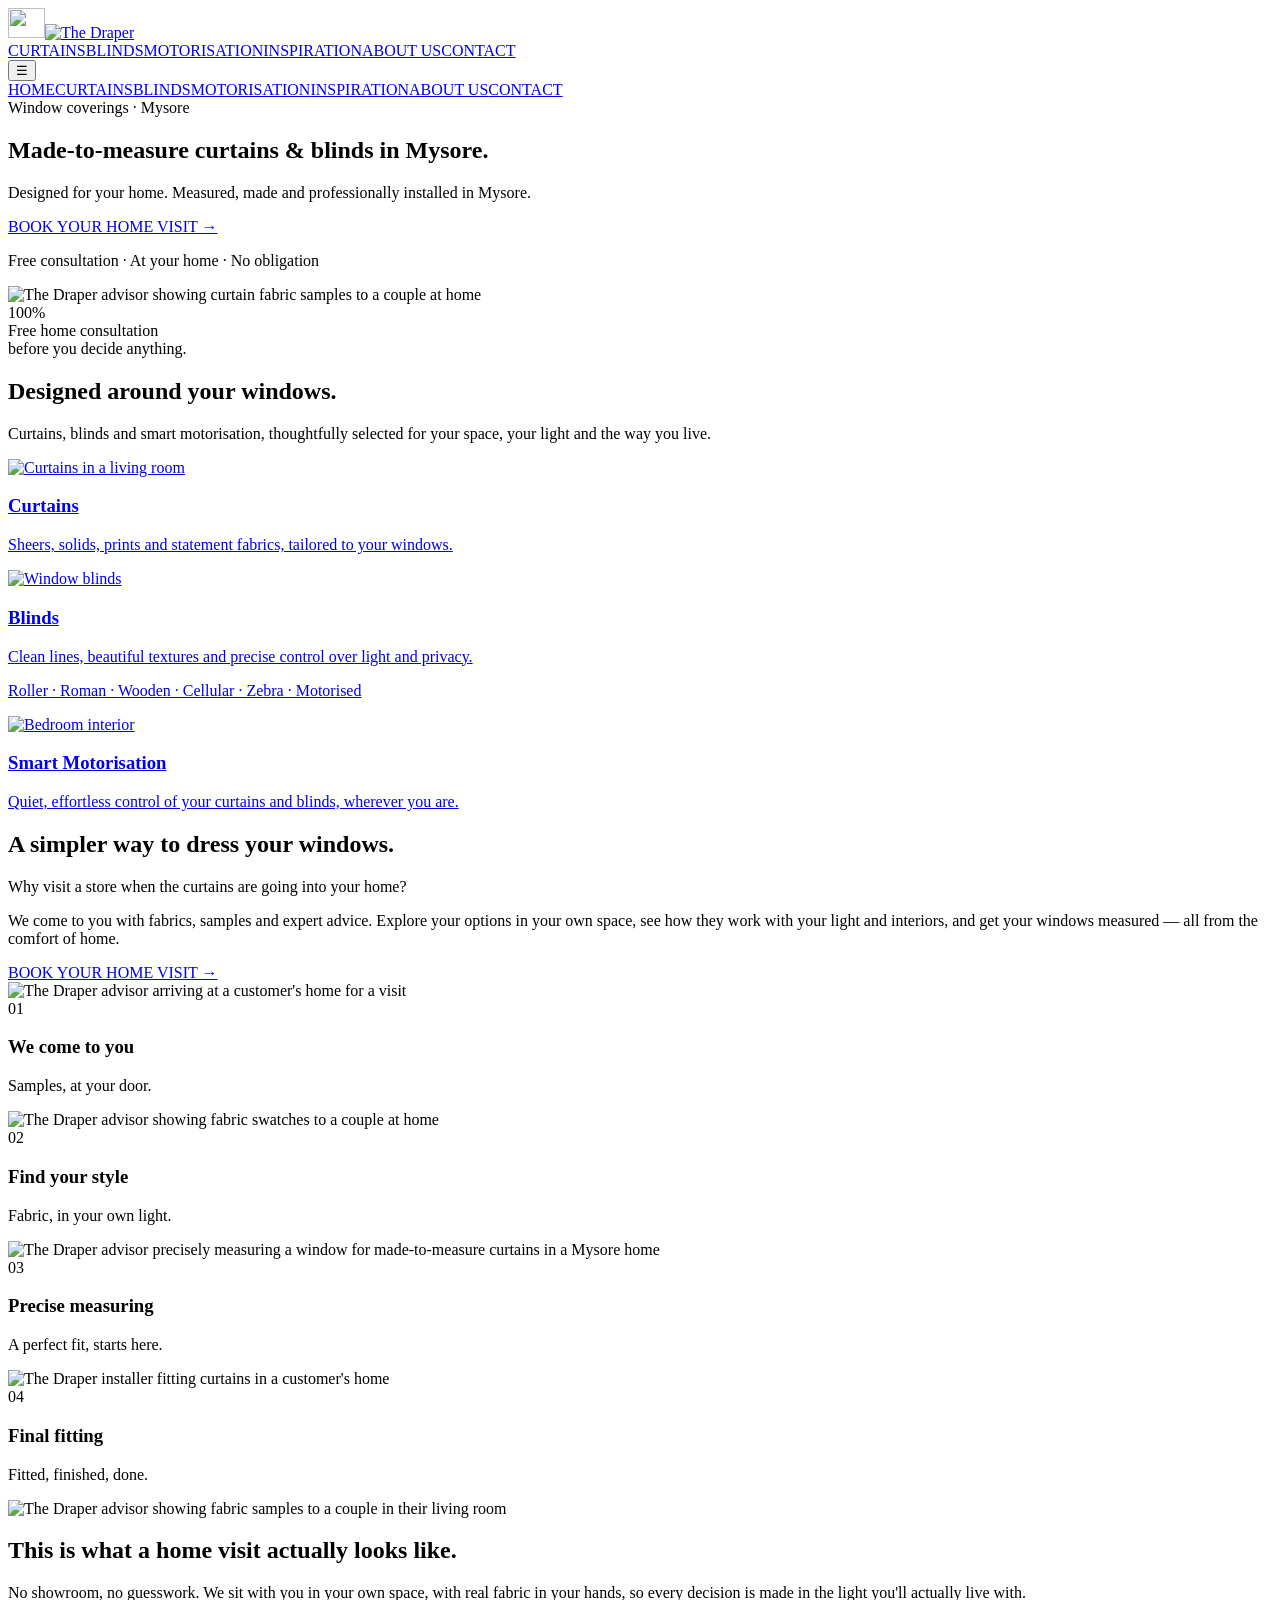
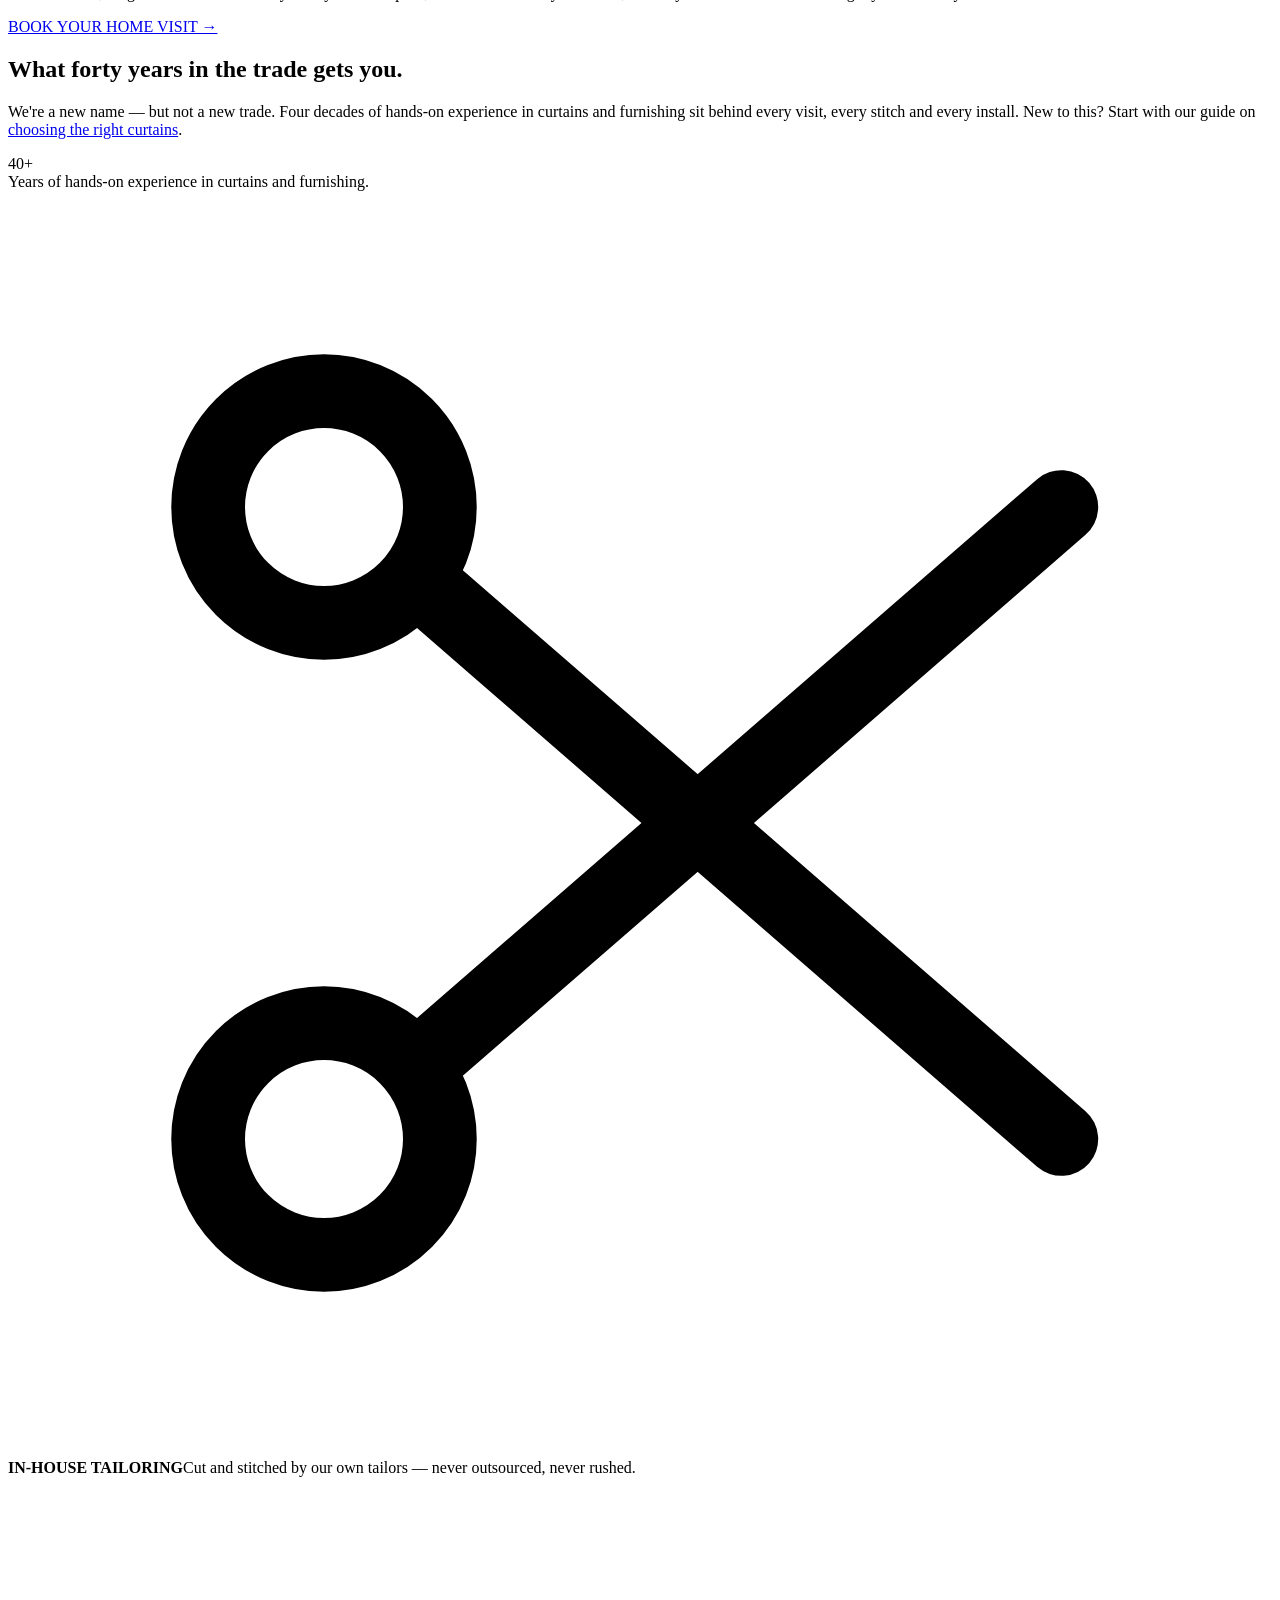
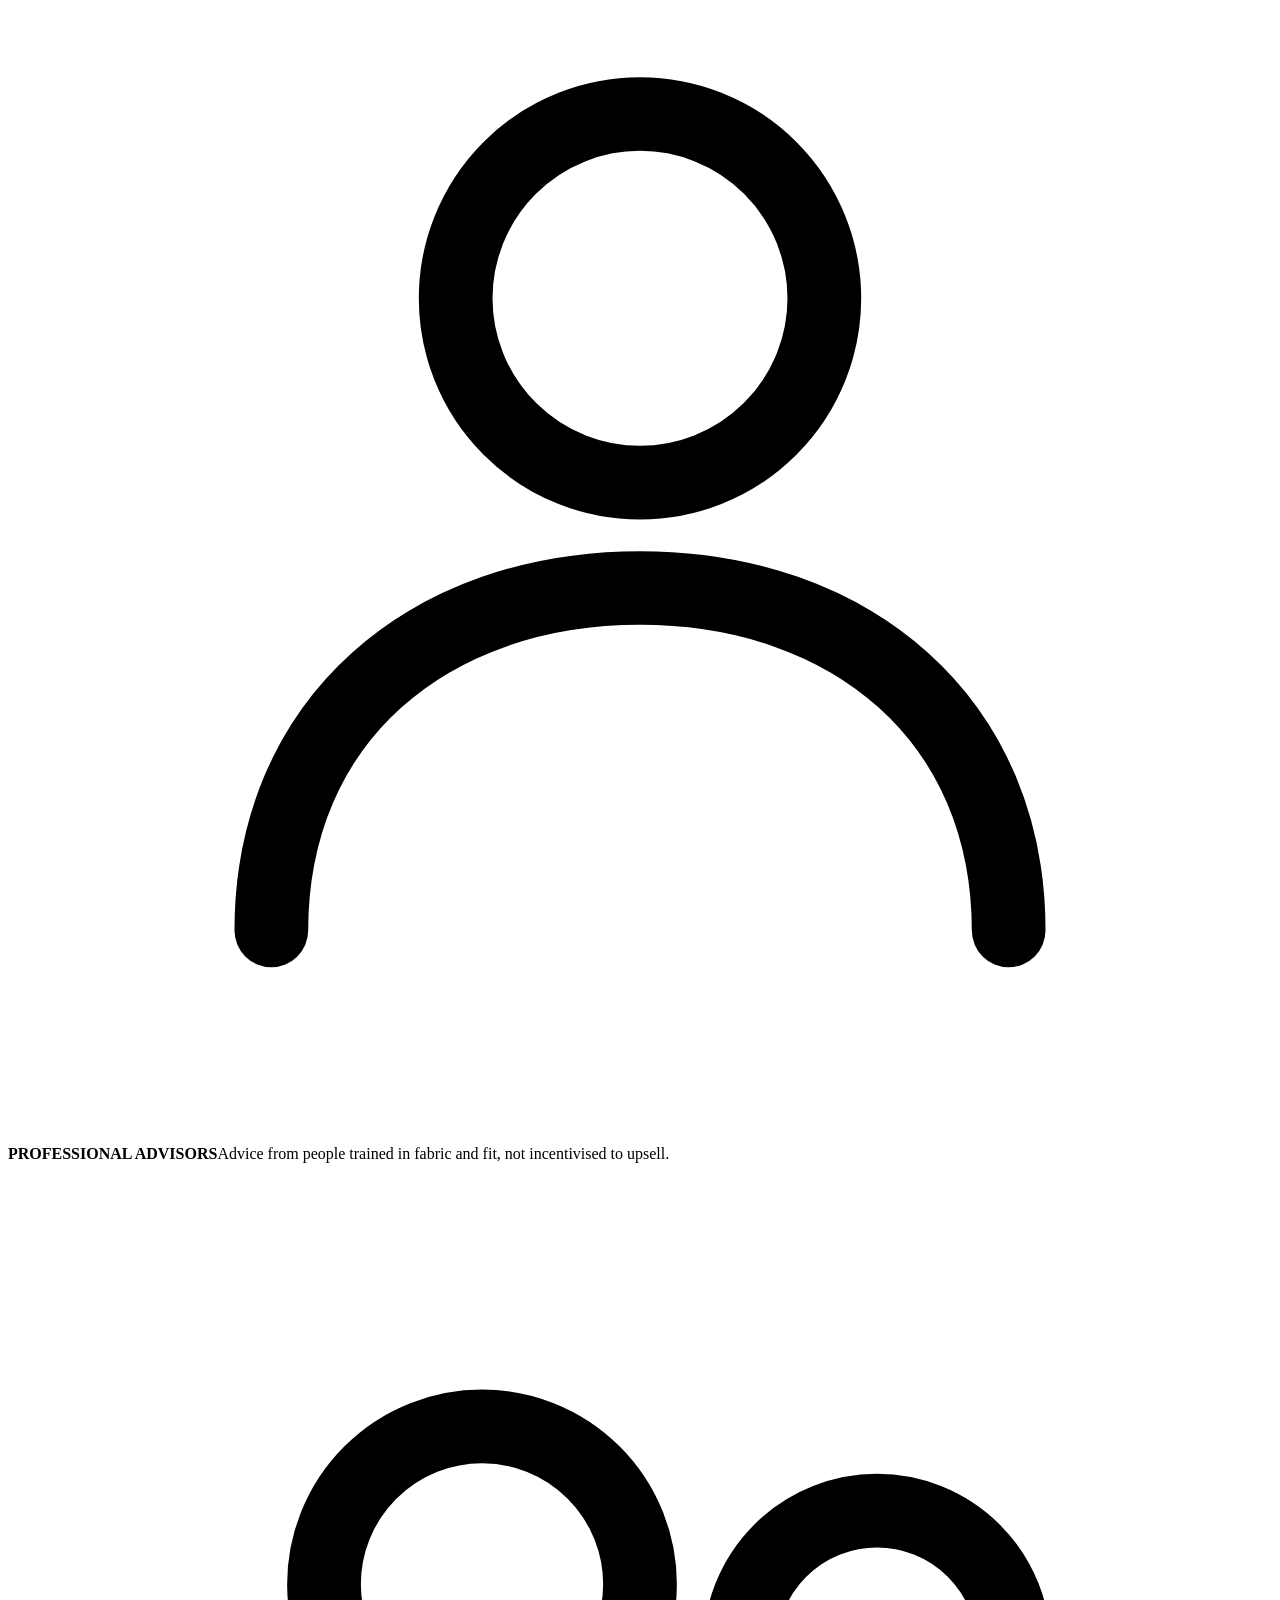
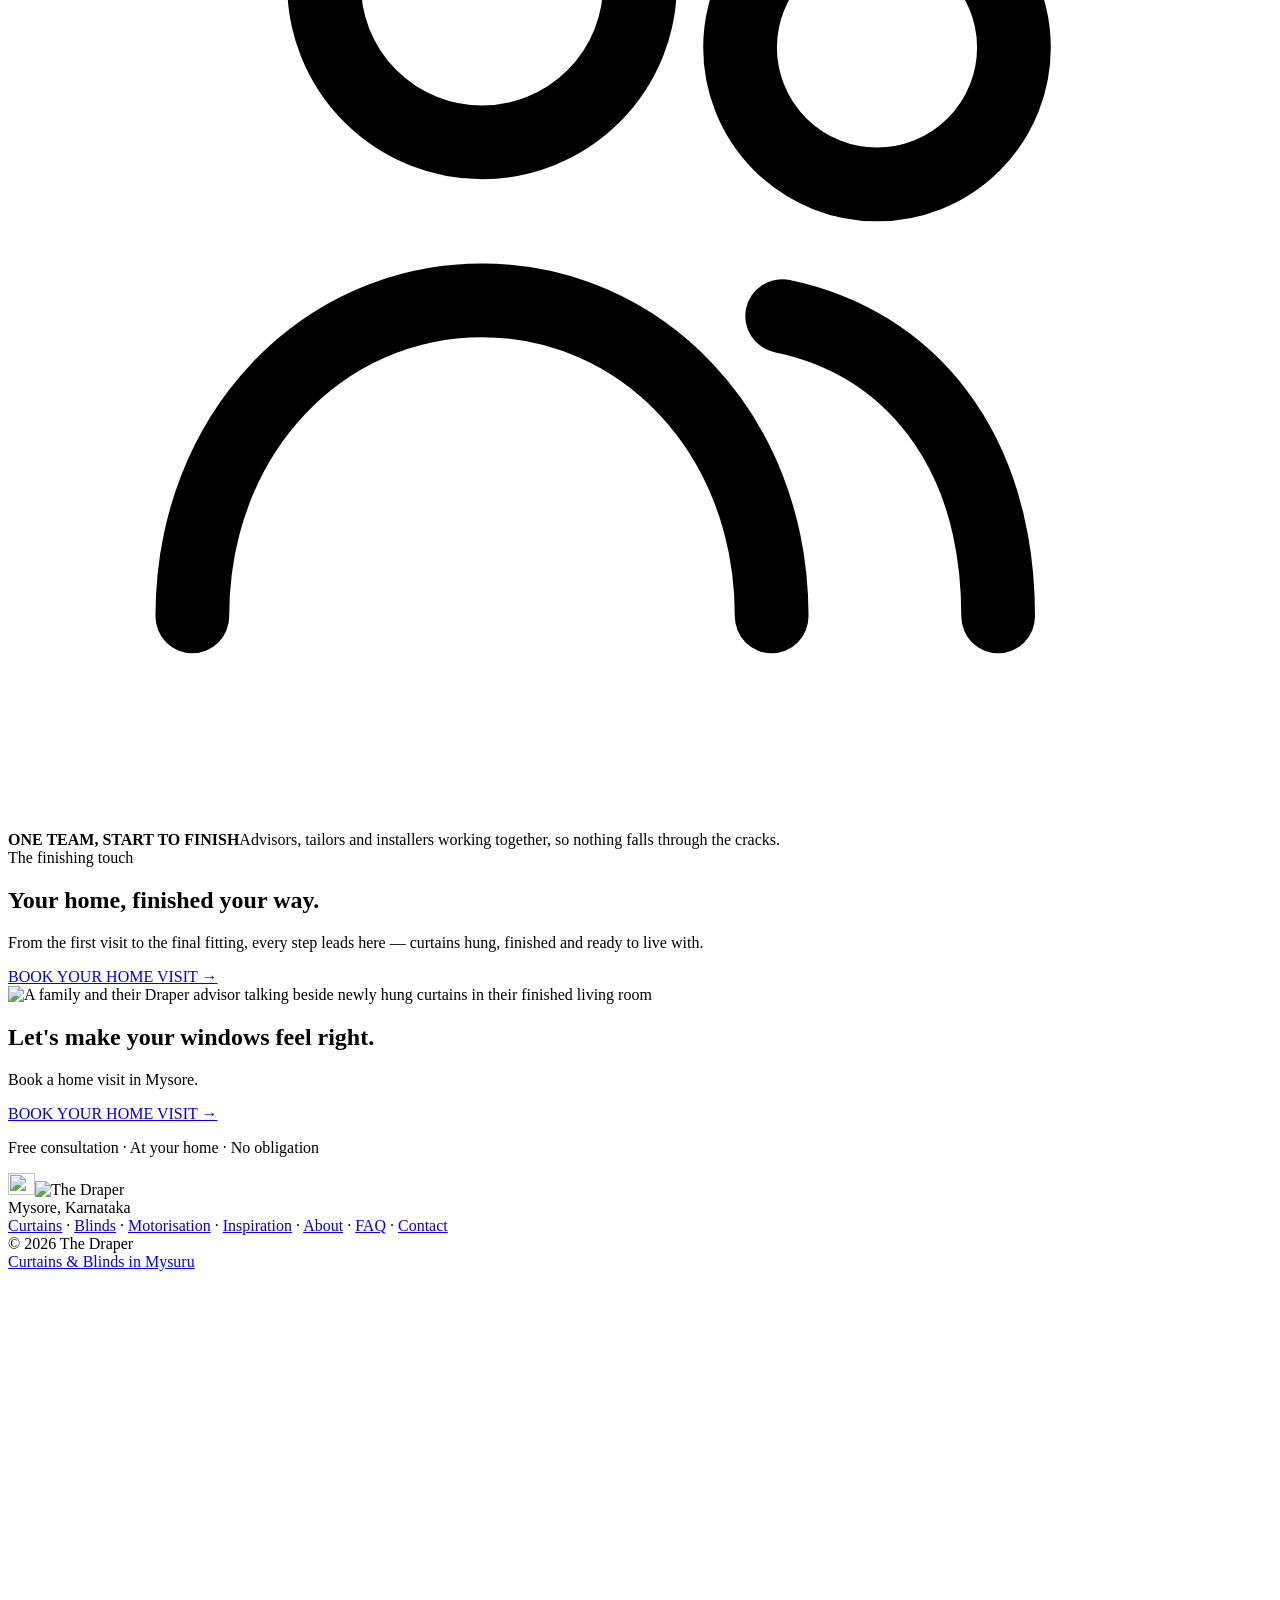
==== index.html @ 7ba51532 "Complete Phase 5D booking journey UX improvements Co-Authored-By: Claude Sonnet 5 <noreply@anthropic" ====
<!doctype html><html lang="en"><head><meta charset="utf-8"><meta name="viewport" content="width=device-width,initial-scale=1"><link rel="icon" type="image/png" href="images/favicon.png"><title>Made-to-measure curtains & blinds in Mysore | The Draper</title><meta name="description" content="Made-to-measure curtains, blinds and motorised window coverings for Mysore homes. Free home consultation, expert measuring and professional installation."><link rel="canonical" href="https://www.thedraper.in/"><meta property="og:type" content="website"><meta property="og:title" content="Made-to-measure curtains &amp; blinds in Mysore | The Draper"><meta property="og:description" content="Made-to-measure curtains, blinds and motorised window coverings for Mysore homes. Free home consultation, expert measuring and professional installation."><meta property="og:url" content="https://www.thedraper.in/"><meta property="og:image" content="https://www.thedraper.in/images/the-draper-homepage-hero.jpg"><meta name="twitter:card" content="summary_large_image"><meta name="twitter:title" content="Made-to-measure curtains &amp; blinds in Mysore | The Draper"><meta name="twitter:description" content="Made-to-measure curtains, blinds and motorised window coverings for Mysore homes. Free home consultation, expert measuring and professional installation."><meta name="twitter:image" content="https://www.thedraper.in/images/the-draper-homepage-hero.jpg"><link rel="preconnect" href="https://fonts.googleapis.com"><link rel="preconnect" href="https://fonts.gstatic.com" crossorigin><link href="https://fonts.googleapis.com/css2?family=Cormorant+Garamond:wght@400;500;600&family=Manrope:wght@300;400;500;600&display=swap" rel="stylesheet"><link rel="stylesheet" href="style.css"><script type="application/ld+json">{"@context":"https://schema.org","@type":"HomeAndConstructionBusiness","name":"The Draper","description":"Made-to-measure curtains, blinds and motorised window coverings for homes in Mysuru.","telephone":"+919886224170","address":{"@type":"PostalAddress","addressLocality":"Mysuru","addressRegion":"Karnataka","addressCountry":"IN"},"priceRange":"₹₹","areaServed":{"@type":"City","name":"Mysuru","containedInPlace":{"@type":"AdministrativeArea","name":"Karnataka"}},"url":"https://www.thedraper.in/","serviceType":["Curtains","Blinds","Motorisation"]}</script></head><body><header><div class="container nav"><a class="logo" href="index.html"><img class="logo-mark" src="images/logo-icon.png" alt="" width="37" height="30"><img class="logo-word" src="images/logo-wordmark.png" alt="The Draper" width="143" height="17"></a><nav class="navlinks"><a href="curtains.html">CURTAINS</a><a href="blinds.html">BLINDS</a><a href="motorisation.html">MOTORISATION</a><a href="inspiration.html">INSPIRATION</a><a href="about.html">ABOUT US</a><a href="contact.html">CONTACT</a></nav><button class="menu" aria-label="Open menu" aria-expanded="false">☰</button></div><nav class="mobile-nav" aria-label="Mobile navigation"><a href="index.html">HOME</a><a href="curtains.html">CURTAINS</a><a href="blinds.html">BLINDS</a><a href="motorisation.html">MOTORISATION</a><a href="inspiration.html">INSPIRATION</a><a href="about.html">ABOUT US</a><a href="contact.html">CONTACT</a></nav></header><main><section class="hero"><div class="container hero-copy"><div class="eyebrow">Window coverings · Mysore</div><h1>Made-to-measure curtains & blinds in Mysore.</h1><p class="lead">Designed for your home. Measured, made and professionally installed in Mysore.</p><a class="btn" href="contact.html">BOOK YOUR HOME VISIT →</a><p class="btn-note">Free consultation · At your home · No obligation</p></div><div class="hero-img"><picture><source srcset="images/the-draper-homepage-hero.webp" type="image/webp"><img src="images/the-draper-homepage-hero.jpg" width="1365" height="768" alt="The Draper advisor showing curtain fabric samples to a couple at home" fetchpriority="high"></picture><div class="hero-badge"><div class="hero-badge-num">100%</div><div class="hero-badge-text">Free home consultation<br>before you decide anything.</div></div></div></section>
<section class="section"><div class="container"><div class="section-head"><h2>Designed around your windows.</h2><p class="section-intro">Curtains, blinds and smart motorisation, thoughtfully selected for your space, your light and the way you live.</p></div><div class="cards"><a class="card" href="curtains.html"><img src="images/curtains-living-room.jpg" width="1536" height="1024" loading="lazy" alt="Curtains in a living room"><div class="card-body"><h3>Curtains</h3><p>Sheers, solids, prints and statement fabrics, tailored to your windows.</p></div></a><a class="card" href="blinds.html"><img src="images/blinds-roller-shade.jpg" width="1600" height="900" loading="lazy" alt="Window blinds"><div class="card-body"><h3>Blinds</h3><p>Clean lines, beautiful textures and precise control over light and privacy.</p><p>Roller · Roman · Wooden · Cellular · Zebra · Motorised</p></div></a><a class="card" href="motorisation.html"><img src="images/bedroom-window-treatment.jpg" width="1600" height="900" loading="lazy" alt="Bedroom interior"><div class="card-body"><h3>Smart Motorisation</h3><p>Quiet, effortless control of your curtains and blinds, wherever you are.</p></div></a></div></div></section>
<section class="section"><div class="container"><div class="section-head"><h2>A simpler way to dress your windows.</h2><div class="section-intro"><p class="lede">Why visit a store when the curtains are going into your home?</p><p>We come to you with fabrics, samples and expert advice. Explore your options in your own space, see how they work with your light and interiors, and get your windows measured — all from the comfort of home.</p><a class="btn" href="contact.html">BOOK YOUR HOME VISIT →</a></div></div><div class="process-list"><div class="process-item"><div class="process-photo"><img src="images/process-visit.jpg" width="1211" height="880" loading="lazy" alt="The Draper advisor arriving at a customer's home for a visit"><div class="process-overlay"><span class="process-num">01</span><h3 class="process-title">We come to you</h3><p class="process-sub">Samples, at your door.</p></div></div></div><div class="process-item"><div class="process-photo"><img src="images/process-design.jpg" width="1376" height="768" loading="lazy" alt="The Draper advisor showing fabric swatches to a couple at home"><div class="process-overlay"><span class="process-num">02</span><h3 class="process-title">Find your style</h3><p class="process-sub">Fabric, in your own light.</p></div></div></div><div class="process-item"><div class="process-photo"><img src="images/process-measure.jpg" width="1280" height="715" loading="lazy" alt="The Draper advisor precisely measuring a window for made-to-measure curtains in a Mysore home"><div class="process-overlay"><span class="process-num">03</span><h3 class="process-title">Precise measuring</h3><p class="process-sub">A perfect fit, starts here.</p></div></div></div><div class="process-item"><div class="process-photo"><img src="images/process-install.jpg" width="1678" height="937" loading="lazy" alt="The Draper installer fitting curtains in a customer's home"><div class="process-overlay"><span class="process-num">04</span><h3 class="process-title">Final fitting</h3><p class="process-sub">Fitted, finished, done.</p></div></div></div></div></div></section>
<section class="section"><div class="container feature"><picture><source srcset="images/the-draper-consultation.webp" type="image/webp"><img src="images/the-draper-consultation.jpg" width="1024" height="1024" loading="lazy" alt="The Draper advisor showing fabric samples to a couple in their living room"></picture><div class="feature-copy"><h2>This is what a home visit actually looks like.</h2><p>No showroom, no guesswork. We sit with you in your own space, with real fabric in your hands, so every decision is made in the light you'll actually live with.</p><a class="btn" href="contact.html">BOOK YOUR HOME VISIT →</a></div></div></section><section class="section trust"><div class="container"><div class="section-head"><h2>What forty years in the trade gets you.</h2><p class="section-intro">We're a new name — but not a new trade. Four decades of hands-on experience in curtains and furnishing sit behind every visit, every stitch and every install. New to this? Start with our guide on <a href="choosing-the-right-curtains.html">choosing the right curtains</a>.</p></div><div class="trust-layout"><div class="trust-stat"><div class="trust-stat-num">40+</div><div class="trust-stat-label">Years of hands-on experience in curtains and furnishing.</div></div><div class="trust-list"><div class="trust-row"><div class="trust-icon"><svg viewBox="0 0 24 24" fill="none" stroke="currentColor" stroke-width="1.4" stroke-linecap="round" stroke-linejoin="round"><circle cx="6" cy="6" r="2.2"/><circle cx="6" cy="18" r="2.2"/><line x1="7.8" y1="7.4" x2="20" y2="18"/><line x1="7.8" y1="16.6" x2="20" y2="6"/></svg></div><div><b>IN-HOUSE TAILORING</b><span>Cut and stitched by our own tailors — never outsourced, never rushed.</span></div></div><div class="trust-row"><div class="trust-icon"><svg viewBox="0 0 24 24" fill="none" stroke="currentColor" stroke-width="1.4" stroke-linecap="round" stroke-linejoin="round"><circle cx="12" cy="8" r="3.5"/><path d="M5 20c0-4 3-6.5 7-6.5s7 2.5 7 6.5"/></svg></div><div><b>PROFESSIONAL ADVISORS</b><span>Advice from people trained in fabric and fit, not incentivised to upsell.</span></div></div><div class="trust-row"><div class="trust-icon"><svg viewBox="0 0 24 24" fill="none" stroke="currentColor" stroke-width="1.4" stroke-linecap="round" stroke-linejoin="round"><circle cx="9" cy="8" r="3"/><circle cx="16.5" cy="9.2" r="2.6"/><path d="M3.5 20c0-3.5 2.5-6 5.5-6s5.5 2.5 5.5 6"/><path d="M14.7 14.3c2.4.5 4.1 2.5 4.1 5.7"/></svg></div><div><b>ONE TEAM, START TO FINISH</b><span>Advisors, tailors and installers working together, so nothing falls through the cracks.</span></div></div></div></div></div></section>
<section class="section"><div class="container feature"><div class="feature-copy"><div class="eyebrow">The finishing touch</div><h2>Your home, finished your way.</h2><p>From the first visit to the final fitting, every step leads here — curtains hung, finished and ready to live with.</p><a class="btn" href="contact.html">BOOK YOUR HOME VISIT →</a></div><picture><source srcset="images/the-draper-handover.webp" type="image/webp"><img src="images/the-draper-handover.jpg" width="1376" height="768" loading="lazy" alt="A family and their Draper advisor talking beside newly hung curtains in their finished living room"></picture></div></section>
<section class="cta"><h2>Let's make your windows feel right.</h2><p>Book a home visit in Mysore.</p><a class="btn" href="contact.html">BOOK YOUR HOME VISIT →</a><p class="btn-note">Free consultation · At your home · No obligation</p></section></main><footer><div class="container footerrow"><div><div class="footer-brand"><img class="logo-mark" src="images/logo-icon.png" alt="" width="27" height="22"><img class="logo-word" src="images/logo-wordmark.png" alt="The Draper" width="101" height="12"></div>Mysore, Karnataka</div><div><a href="curtains.html">Curtains</a> · <a href="blinds.html">Blinds</a> · <a href="motorisation.html">Motorisation</a> · <a href="inspiration.html">Inspiration</a> · <a href="about.html">About</a> · <a href="faq.html">FAQ</a> · <a href="contact.html">Contact</a></div><div>© 2026 The Draper</div></div><div class="container footer-local"><a href="curtain-blinds-mysore.html">Curtains &amp; Blinds in Mysuru</a></div></footer><a class="whatsapp" href="https://wa.me/919886224170?text=Hi%20The%20Draper%2C%20I%27d%20like%20to%20book%20a%20home%20visit." target="_blank" rel="noopener" aria-label="Chat with The Draper on WhatsApp"><svg viewBox="0 0 24 24" fill="#fff" aria-hidden="true"><path d="M17.472 14.382c-.297-.149-1.758-.867-2.03-.967-.273-.099-.471-.148-.67.15-.197.297-.767.966-.94 1.164-.173.199-.347.223-.644.075-.297-.15-1.255-.463-2.39-1.475-.883-.788-1.48-1.761-1.653-2.059-.173-.297-.018-.458.13-.606.134-.133.298-.347.446-.52.149-.174.198-.298.298-.497.099-.198.05-.371-.025-.52-.075-.149-.669-1.612-.916-2.207-.242-.579-.487-.5-.669-.51-.173-.008-.371-.01-.57-.01-.198 0-.52.074-.792.372-.272.297-1.04 1.016-1.04 2.479 0 1.462 1.065 2.875 1.213 3.074.149.198 2.096 3.2 5.077 4.487.709.306 1.262.489 1.694.625.712.227 1.36.195 1.871.118.571-.085 1.758-.719 2.006-1.413.248-.694.248-1.289.173-1.413-.074-.124-.272-.198-.57-.347z"/><path d="M12.001 2c-5.514 0-10 4.486-10 10 0 1.764.464 3.49 1.345 5.007L2 22l5.117-1.334A9.953 9.953 0 0012 22c5.514 0 10-4.486 10-10S17.515 2 12.001 2zm0 18.15a8.13 8.13 0 01-4.144-1.14l-.297-.176-3.037.792.812-2.958-.192-.304a8.14 8.14 0 01-1.243-4.364c0-4.494 3.656-8.15 8.151-8.15 4.494 0 8.15 3.656 8.15 8.15 0 4.495-3.656 8.15-8.15 8.15z"/></svg></a><script src="script.js"></script></body></html>
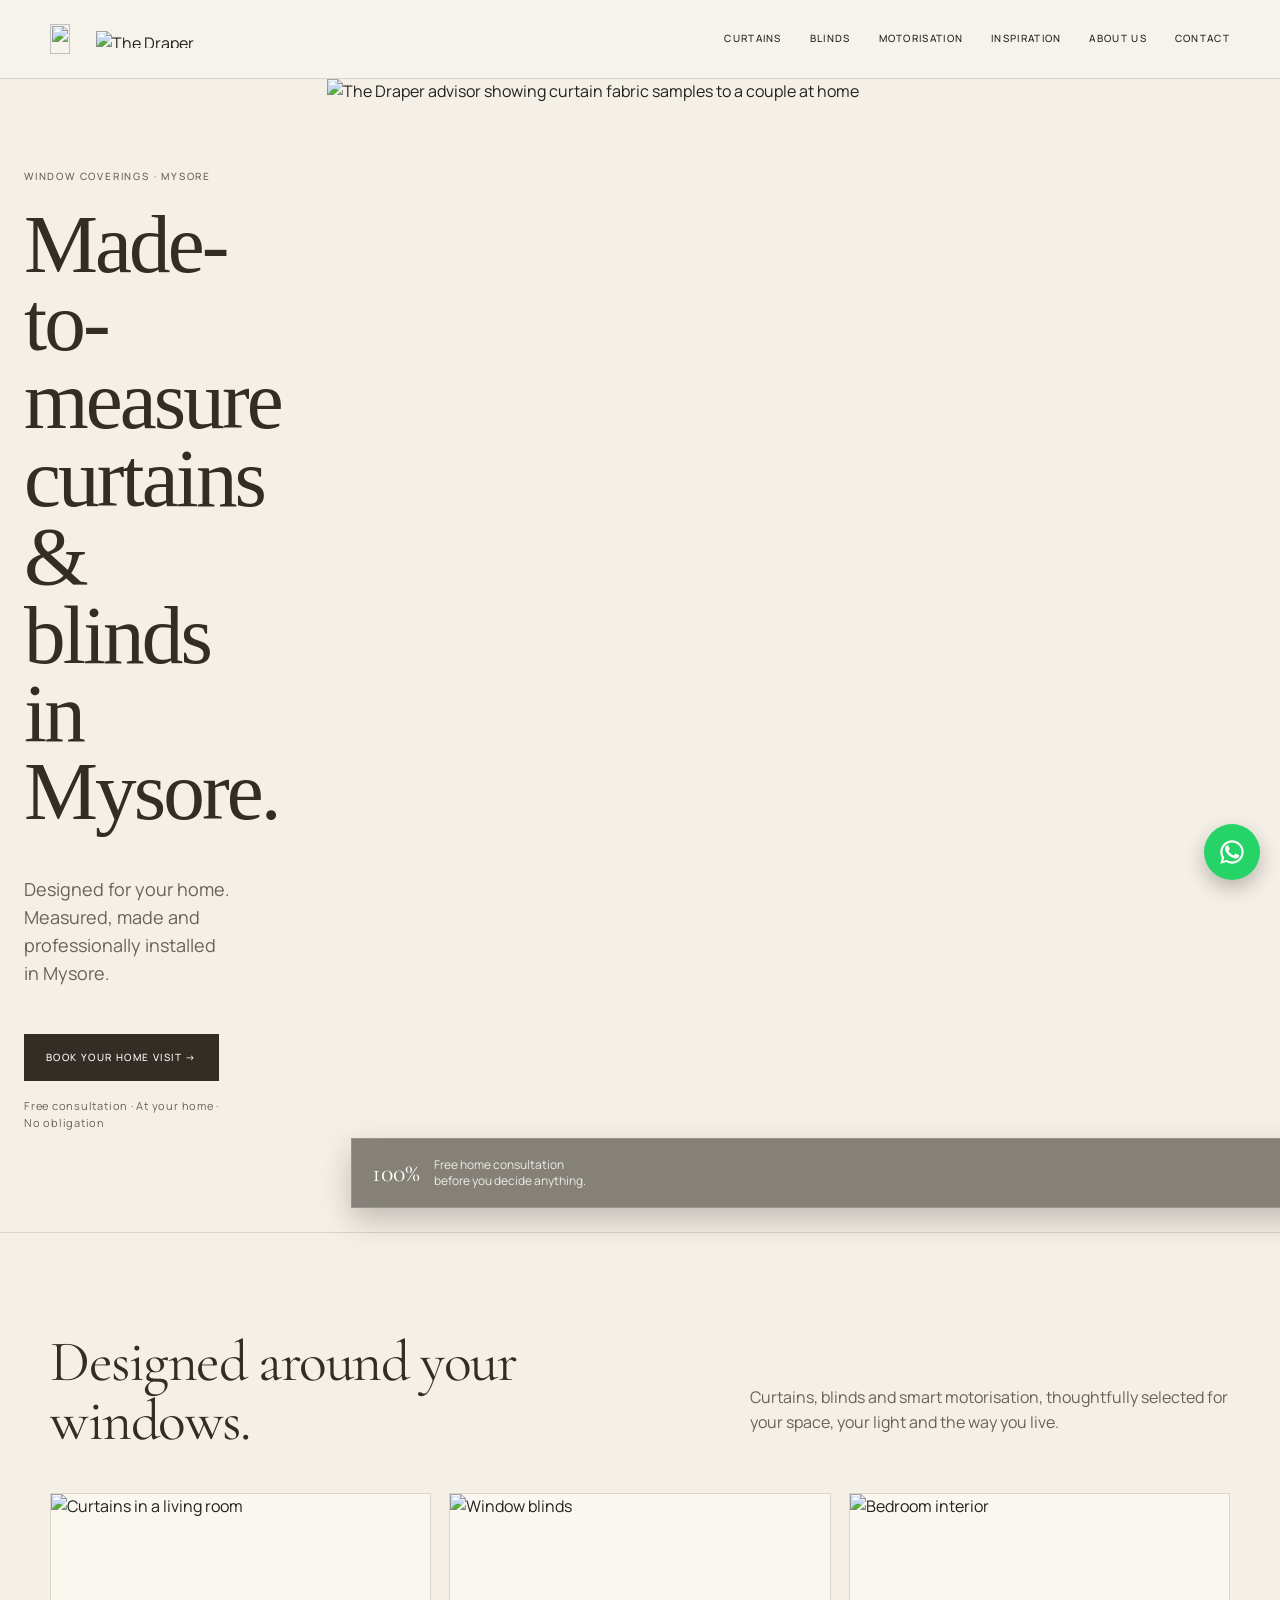
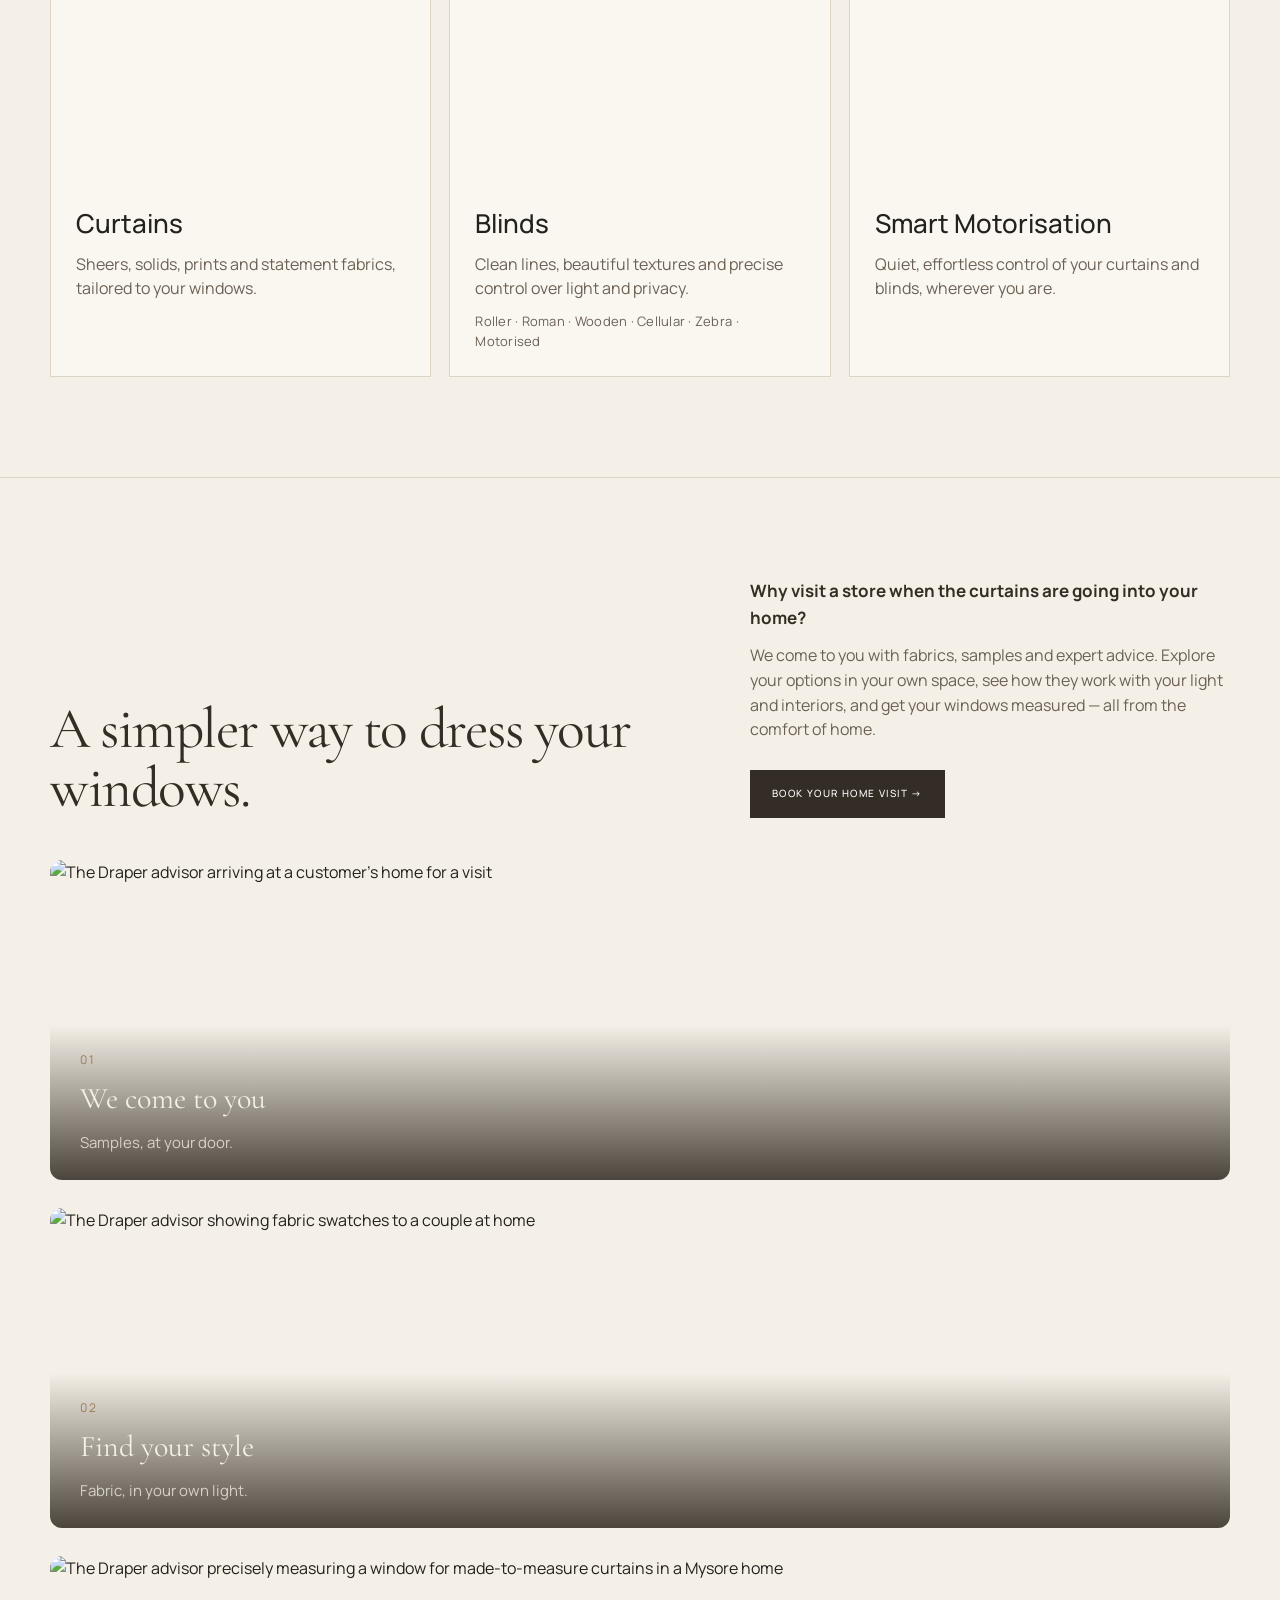
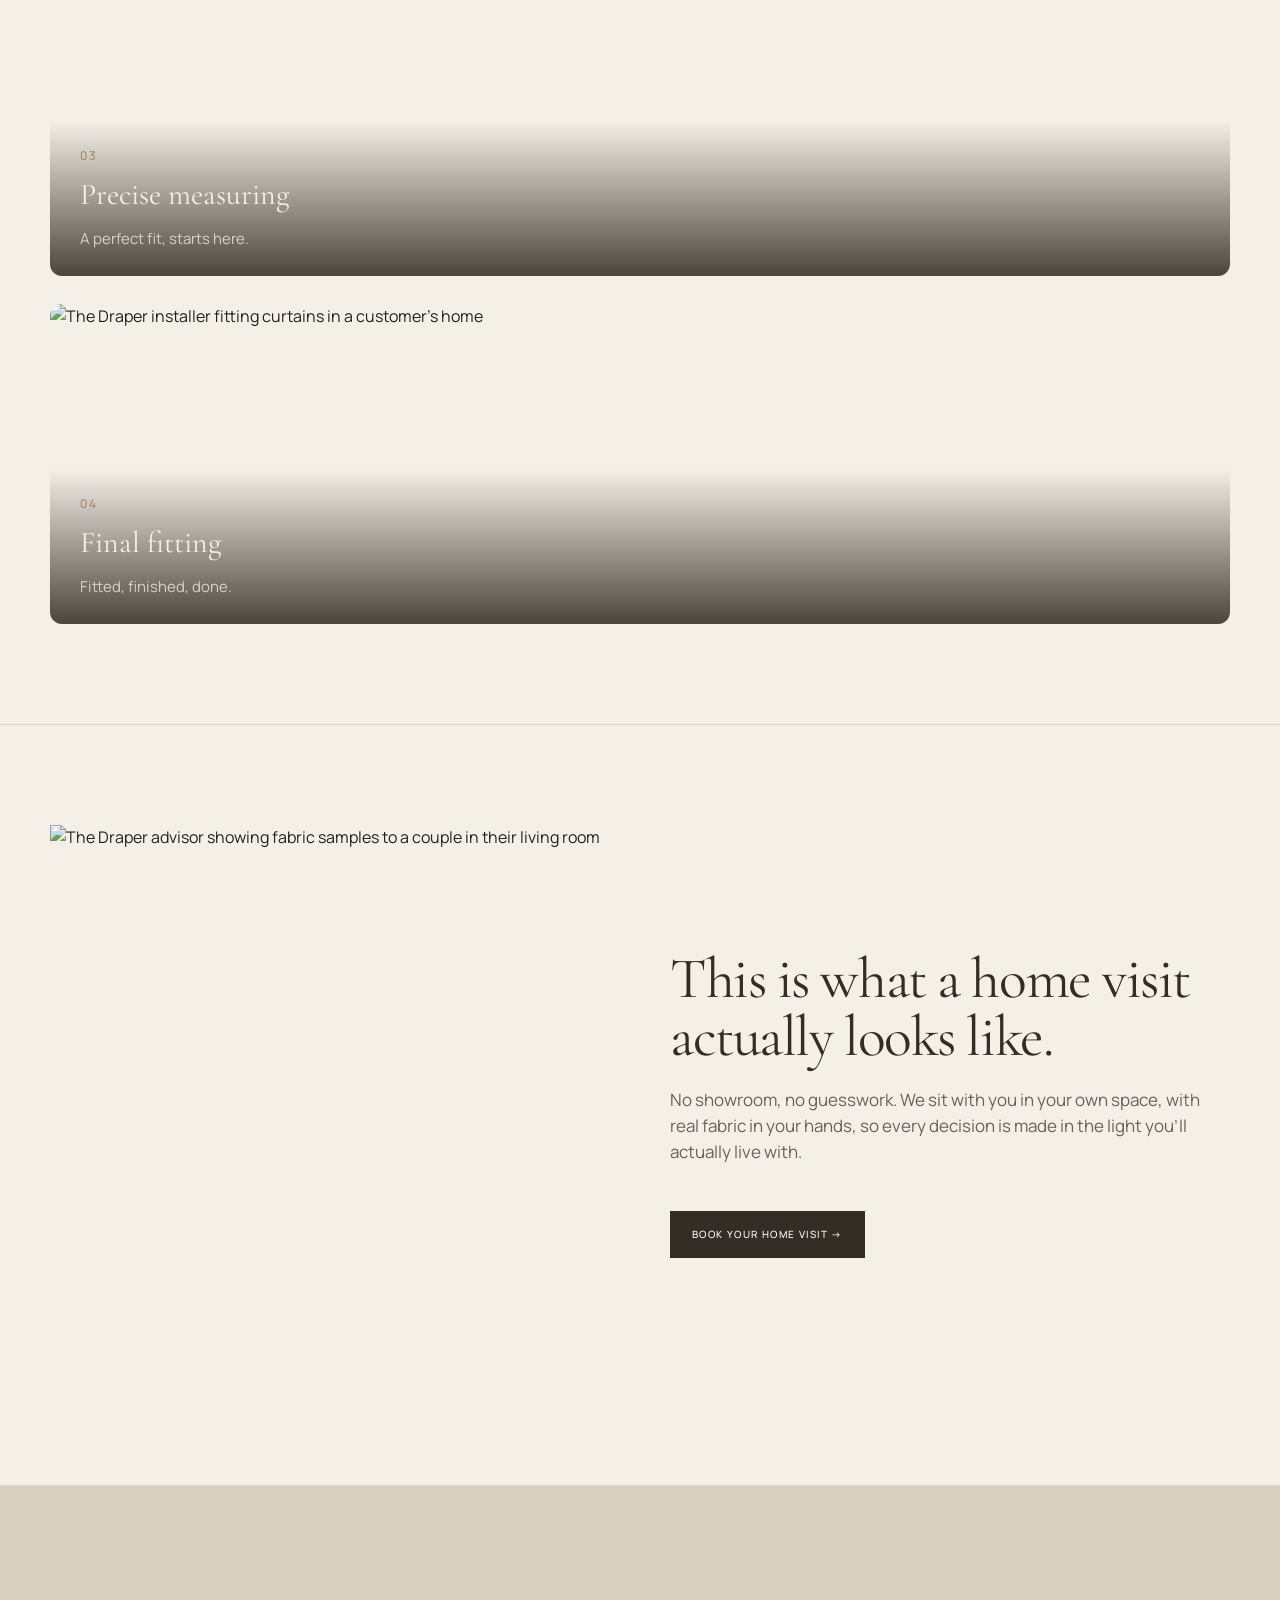
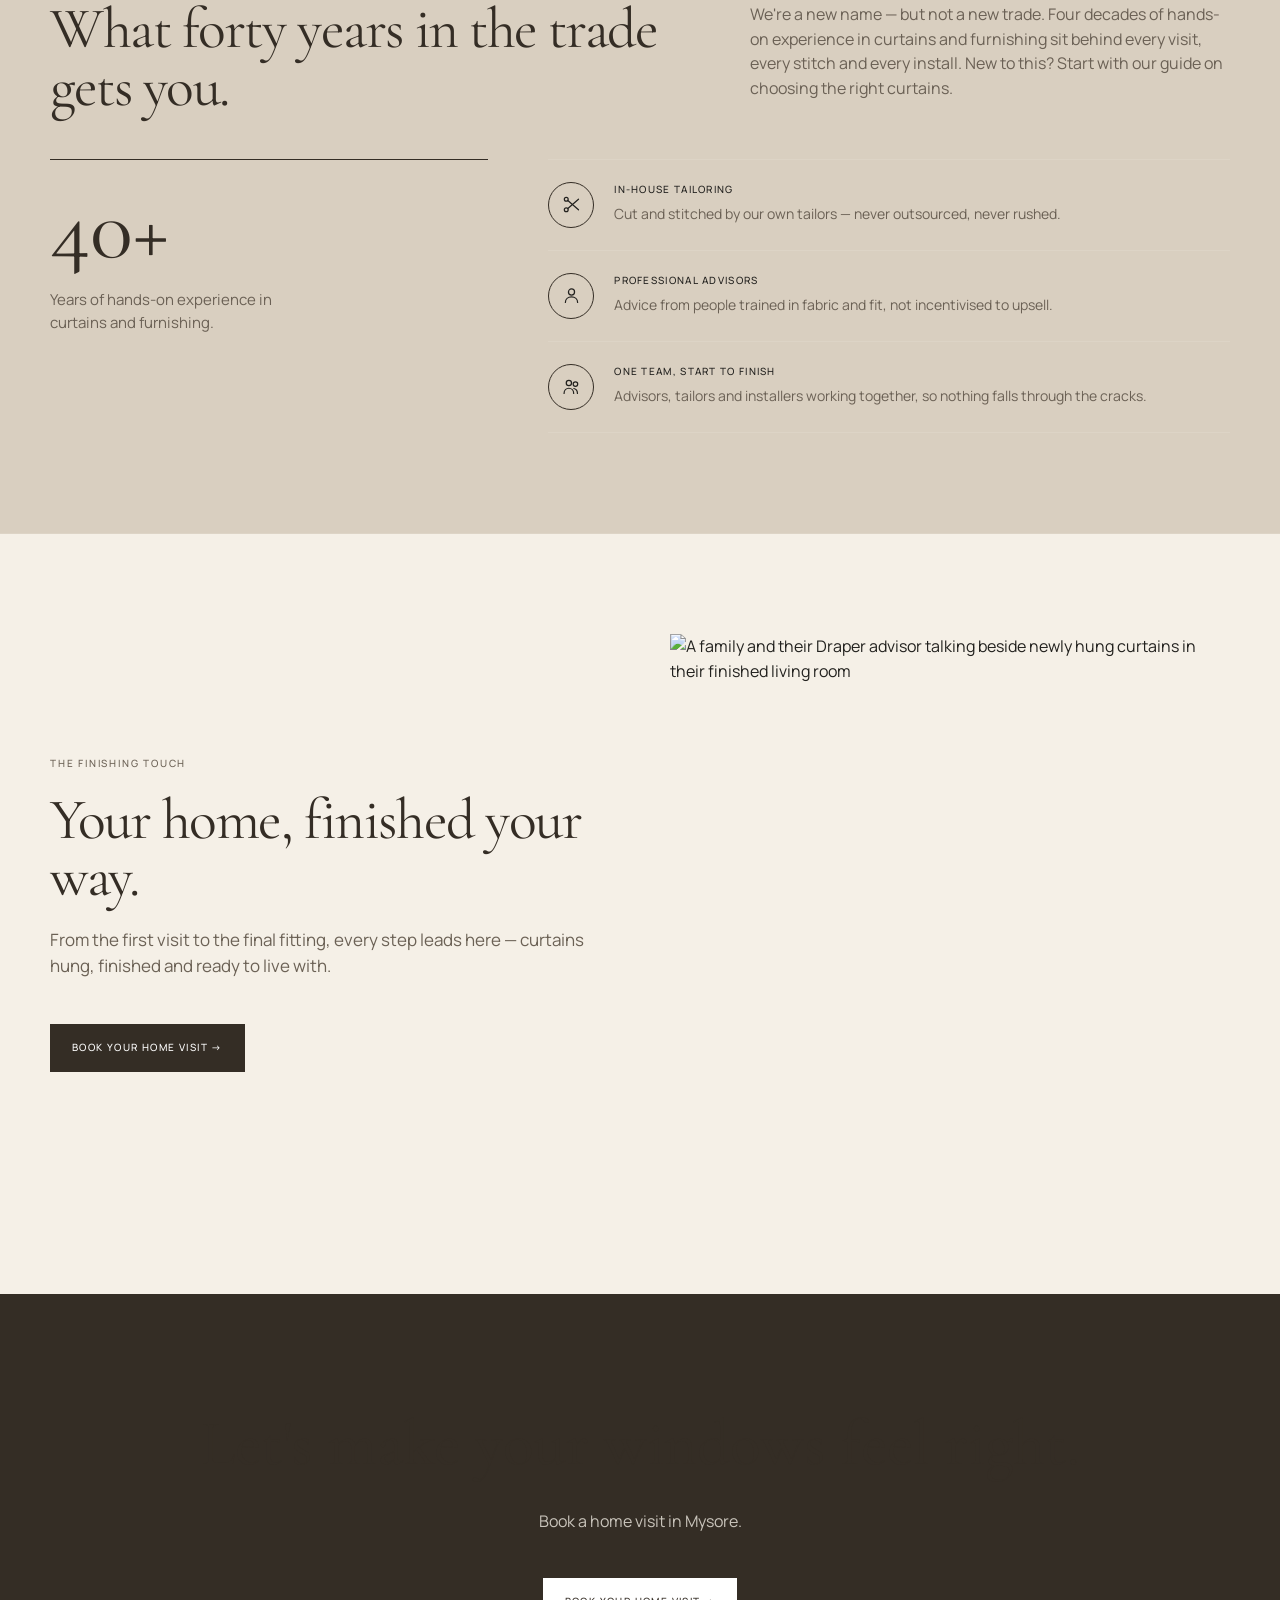
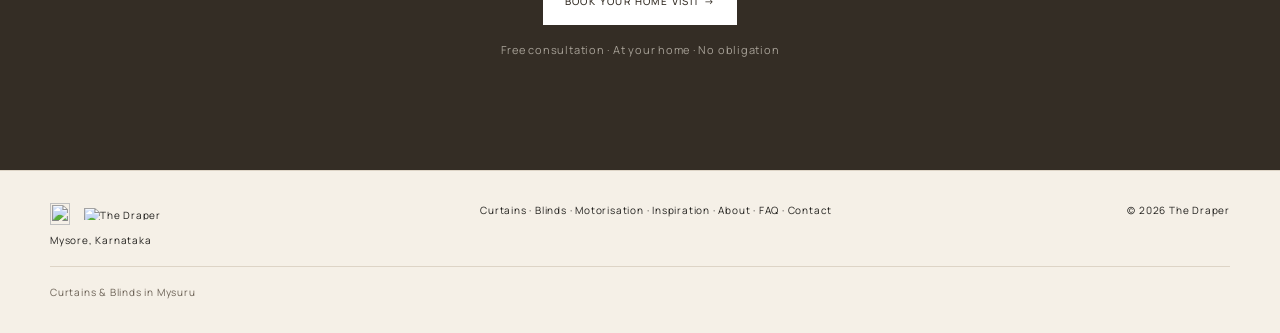
==== commit 516bf599: "Phase 6B: implement GTM installation and GA4 event architecture - Install GTM-NSCX6DN on all 13 prod" ====
--- a/index.html
+++ b/index.html
@@ -1,4 +1,4 @@
-<!doctype html><html lang="en"><head><meta charset="utf-8"><meta name="viewport" content="width=device-width,initial-scale=1"><link rel="icon" type="image/png" href="images/favicon.png"><title>Made-to-measure curtains & blinds in Mysore | The Draper</title><meta name="description" content="Made-to-measure curtains, blinds and motorised window coverings for Mysore homes. Free home consultation, expert measuring and professional installation."><link rel="canonical" href="https://www.thedraper.in/"><meta property="og:type" content="website"><meta property="og:title" content="Made-to-measure curtains &amp; blinds in Mysore | The Draper"><meta property="og:description" content="Made-to-measure curtains, blinds and motorised window coverings for Mysore homes. Free home consultation, expert measuring and professional installation."><meta property="og:url" content="https://www.thedraper.in/"><meta property="og:image" content="https://www.thedraper.in/images/the-draper-homepage-hero.jpg"><meta name="twitter:card" content="summary_large_image"><meta name="twitter:title" content="Made-to-measure curtains &amp; blinds in Mysore | The Draper"><meta name="twitter:description" content="Made-to-measure curtains, blinds and motorised window coverings for Mysore homes. Free home consultation, expert measuring and professional installation."><meta name="twitter:image" content="https://www.thedraper.in/images/the-draper-homepage-hero.jpg"><link rel="preconnect" href="https://fonts.googleapis.com"><link rel="preconnect" href="https://fonts.gstatic.com" crossorigin><link href="https://fonts.googleapis.com/css2?family=Cormorant+Garamond:wght@400;500;600&family=Manrope:wght@300;400;500;600&display=swap" rel="stylesheet"><link rel="stylesheet" href="style.css"><script type="application/ld+json">{"@context":"https://schema.org","@type":"HomeAndConstructionBusiness","name":"The Draper","description":"Made-to-measure curtains, blinds and motorised window coverings for homes in Mysuru.","telephone":"+919886224170","address":{"@type":"PostalAddress","addressLocality":"Mysuru","addressRegion":"Karnataka","addressCountry":"IN"},"priceRange":"₹₹","areaServed":{"@type":"City","name":"Mysuru","containedInPlace":{"@type":"AdministrativeArea","name":"Karnataka"}},"url":"https://www.thedraper.in/","serviceType":["Curtains","Blinds","Motorisation"]}</script></head><body><header><div class="container nav"><a class="logo" href="index.html"><img class="logo-mark" src="images/logo-icon.png" alt="" width="37" height="30"><img class="logo-word" src="images/logo-wordmark.png" alt="The Draper" width="143" height="17"></a><nav class="navlinks"><a href="curtains.html">CURTAINS</a><a href="blinds.html">BLINDS</a><a href="motorisation.html">MOTORISATION</a><a href="inspiration.html">INSPIRATION</a><a href="about.html">ABOUT US</a><a href="contact.html">CONTACT</a></nav><button class="menu" aria-label="Open menu" aria-expanded="false">☰</button></div><nav class="mobile-nav" aria-label="Mobile navigation"><a href="index.html">HOME</a><a href="curtains.html">CURTAINS</a><a href="blinds.html">BLINDS</a><a href="motorisation.html">MOTORISATION</a><a href="inspiration.html">INSPIRATION</a><a href="about.html">ABOUT US</a><a href="contact.html">CONTACT</a></nav></header><main><section class="hero"><div class="container hero-copy"><div class="eyebrow">Window coverings · Mysore</div><h1>Made-to-measure curtains & blinds in Mysore.</h1><p class="lead">Designed for your home. Measured, made and professionally installed in Mysore.</p><a class="btn" href="contact.html">BOOK YOUR HOME VISIT →</a><p class="btn-note">Free consultation · At your home · No obligation</p></div><div class="hero-img"><picture><source srcset="images/the-draper-homepage-hero.webp" type="image/webp"><img src="images/the-draper-homepage-hero.jpg" width="1365" height="768" alt="The Draper advisor showing curtain fabric samples to a couple at home" fetchpriority="high"></picture><div class="hero-badge"><div class="hero-badge-num">100%</div><div class="hero-badge-text">Free home consultation<br>before you decide anything.</div></div></div></section>
+<!doctype html><html lang="en"><head><script>(function(w,d,s,l,i){w[l]=w[l]||[];w[l].push({'gtm.start':new Date().getTime(),event:'gtm.js'});var f=d.getElementsByTagName(s)[0],j=d.createElement(s),dl=l!='dataLayer'?'&l='+l:'';j.async=true;j.src='https://www.googletagmanager.com/gtm.js?id='+i+dl;f.parentNode.insertBefore(j,f);})(window,document,'script','dataLayer','GTM-NSCX6DN');</script><meta charset="utf-8"><meta name="viewport" content="width=device-width,initial-scale=1"><link rel="icon" type="image/png" href="images/favicon.png"><title>Made-to-measure curtains & blinds in Mysore | The Draper</title><meta name="description" content="Made-to-measure curtains, blinds and motorised window coverings for Mysore homes. Free home consultation, expert measuring and professional installation."><link rel="canonical" href="https://www.thedraper.in/"><meta property="og:type" content="website"><meta property="og:title" content="Made-to-measure curtains &amp; blinds in Mysore | The Draper"><meta property="og:description" content="Made-to-measure curtains, blinds and motorised window coverings for Mysore homes. Free home consultation, expert measuring and professional installation."><meta property="og:url" content="https://www.thedraper.in/"><meta property="og:image" content="https://www.thedraper.in/images/the-draper-homepage-hero.jpg"><meta name="twitter:card" content="summary_large_image"><meta name="twitter:title" content="Made-to-measure curtains &amp; blinds in Mysore | The Draper"><meta name="twitter:description" content="Made-to-measure curtains, blinds and motorised window coverings for Mysore homes. Free home consultation, expert measuring and professional installation."><meta name="twitter:image" content="https://www.thedraper.in/images/the-draper-homepage-hero.jpg"><link rel="preconnect" href="https://fonts.googleapis.com"><link rel="preconnect" href="https://fonts.gstatic.com" crossorigin><link href="https://fonts.googleapis.com/css2?family=Cormorant+Garamond:wght@400;500;600&family=Manrope:wght@300;400;500;600&display=swap" rel="stylesheet"><link rel="stylesheet" href="style.css"><script type="application/ld+json">{"@context":"https://schema.org","@type":"HomeAndConstructionBusiness","name":"The Draper","description":"Made-to-measure curtains, blinds and motorised window coverings for homes in Mysuru.","telephone":"+919886224170","address":{"@type":"PostalAddress","addressLocality":"Mysuru","addressRegion":"Karnataka","addressCountry":"IN"},"priceRange":"₹₹","areaServed":{"@type":"City","name":"Mysuru","containedInPlace":{"@type":"AdministrativeArea","name":"Karnataka"}},"url":"https://www.thedraper.in/","serviceType":["Curtains","Blinds","Motorisation"]}</script></head><body><noscript><iframe src="https://www.googletagmanager.com/ns.html?id=GTM-NSCX6DN" height="0" width="0" style="display:none;visibility:hidden"></iframe></noscript><header><div class="container nav"><a class="logo" href="index.html"><img class="logo-mark" src="images/logo-icon.png" alt="" width="37" height="30"><img class="logo-word" src="images/logo-wordmark.png" alt="The Draper" width="143" height="17"></a><nav class="navlinks"><a href="curtains.html">CURTAINS</a><a href="blinds.html">BLINDS</a><a href="motorisation.html">MOTORISATION</a><a href="inspiration.html">INSPIRATION</a><a href="about.html">ABOUT US</a><a href="contact.html">CONTACT</a></nav><button class="menu" aria-label="Open menu" aria-expanded="false">☰</button></div><nav class="mobile-nav" aria-label="Mobile navigation"><a href="index.html">HOME</a><a href="curtains.html">CURTAINS</a><a href="blinds.html">BLINDS</a><a href="motorisation.html">MOTORISATION</a><a href="inspiration.html">INSPIRATION</a><a href="about.html">ABOUT US</a><a href="contact.html">CONTACT</a></nav></header><main><section class="hero"><div class="container hero-copy"><div class="eyebrow">Window coverings · Mysore</div><h1>Made-to-measure curtains & blinds in Mysore.</h1><p class="lead">Designed for your home. Measured, made and professionally installed in Mysore.</p><a class="btn" href="contact.html">BOOK YOUR HOME VISIT →</a><p class="btn-note">Free consultation · At your home · No obligation</p></div><div class="hero-img"><picture><source srcset="images/the-draper-homepage-hero.webp" type="image/webp"><img src="images/the-draper-homepage-hero.jpg" width="1365" height="768" alt="The Draper advisor showing curtain fabric samples to a couple at home" fetchpriority="high"></picture><div class="hero-badge"><div class="hero-badge-num">100%</div><div class="hero-badge-text">Free home consultation<br>before you decide anything.</div></div></div></section>
 <section class="section"><div class="container"><div class="section-head"><h2>Designed around your windows.</h2><p class="section-intro">Curtains, blinds and smart motorisation, thoughtfully selected for your space, your light and the way you live.</p></div><div class="cards"><a class="card" href="curtains.html"><img src="images/curtains-living-room.jpg" width="1536" height="1024" loading="lazy" alt="Curtains in a living room"><div class="card-body"><h3>Curtains</h3><p>Sheers, solids, prints and statement fabrics, tailored to your windows.</p></div></a><a class="card" href="blinds.html"><img src="images/blinds-roller-shade.jpg" width="1600" height="900" loading="lazy" alt="Window blinds"><div class="card-body"><h3>Blinds</h3><p>Clean lines, beautiful textures and precise control over light and privacy.</p><p>Roller · Roman · Wooden · Cellular · Zebra · Motorised</p></div></a><a class="card" href="motorisation.html"><img src="images/bedroom-window-treatment.jpg" width="1600" height="900" loading="lazy" alt="Bedroom interior"><div class="card-body"><h3>Smart Motorisation</h3><p>Quiet, effortless control of your curtains and blinds, wherever you are.</p></div></a></div></div></section>
 <section class="section"><div class="container"><div class="section-head"><h2>A simpler way to dress your windows.</h2><div class="section-intro"><p class="lede">Why visit a store when the curtains are going into your home?</p><p>We come to you with fabrics, samples and expert advice. Explore your options in your own space, see how they work with your light and interiors, and get your windows measured — all from the comfort of home.</p><a class="btn" href="contact.html">BOOK YOUR HOME VISIT →</a></div></div><div class="process-list"><div class="process-item"><div class="process-photo"><img src="images/process-visit.jpg" width="1211" height="880" loading="lazy" alt="The Draper advisor arriving at a customer's home for a visit"><div class="process-overlay"><span class="process-num">01</span><h3 class="process-title">We come to you</h3><p class="process-sub">Samples, at your door.</p></div></div></div><div class="process-item"><div class="process-photo"><img src="images/process-design.jpg" width="1376" height="768" loading="lazy" alt="The Draper advisor showing fabric swatches to a couple at home"><div class="process-overlay"><span class="process-num">02</span><h3 class="process-title">Find your style</h3><p class="process-sub">Fabric, in your own light.</p></div></div></div><div class="process-item"><div class="process-photo"><img src="images/process-measure.jpg" width="1280" height="715" loading="lazy" alt="The Draper advisor precisely measuring a window for made-to-measure curtains in a Mysore home"><div class="process-overlay"><span class="process-num">03</span><h3 class="process-title">Precise measuring</h3><p class="process-sub">A perfect fit, starts here.</p></div></div></div><div class="process-item"><div class="process-photo"><img src="images/process-install.jpg" width="1678" height="937" loading="lazy" alt="The Draper installer fitting curtains in a customer's home"><div class="process-overlay"><span class="process-num">04</span><h3 class="process-title">Final fitting</h3><p class="process-sub">Fitted, finished, done.</p></div></div></div></div></div></section>
 <section class="section"><div class="container feature"><picture><source srcset="images/the-draper-consultation.webp" type="image/webp"><img src="images/the-draper-consultation.jpg" width="1024" height="1024" loading="lazy" alt="The Draper advisor showing fabric samples to a couple in their living room"></picture><div class="feature-copy"><h2>This is what a home visit actually looks like.</h2><p>No showroom, no guesswork. We sit with you in your own space, with real fabric in your hands, so every decision is made in the light you'll actually live with.</p><a class="btn" href="contact.html">BOOK YOUR HOME VISIT →</a></div></div></section><section class="section trust"><div class="container"><div class="section-head"><h2>What forty years in the trade gets you.</h2><p class="section-intro">We're a new name — but not a new trade. Four decades of hands-on experience in curtains and furnishing sit behind every visit, every stitch and every install. New to this? Start with our guide on <a href="choosing-the-right-curtains.html">choosing the right curtains</a>.</p></div><div class="trust-layout"><div class="trust-stat"><div class="trust-stat-num">40+</div><div class="trust-stat-label">Years of hands-on experience in curtains and furnishing.</div></div><div class="trust-list"><div class="trust-row"><div class="trust-icon"><svg viewBox="0 0 24 24" fill="none" stroke="currentColor" stroke-width="1.4" stroke-linecap="round" stroke-linejoin="round"><circle cx="6" cy="6" r="2.2"/><circle cx="6" cy="18" r="2.2"/><line x1="7.8" y1="7.4" x2="20" y2="18"/><line x1="7.8" y1="16.6" x2="20" y2="6"/></svg></div><div><b>IN-HOUSE TAILORING</b><span>Cut and stitched by our own tailors — never outsourced, never rushed.</span></div></div><div class="trust-row"><div class="trust-icon"><svg viewBox="0 0 24 24" fill="none" stroke="currentColor" stroke-width="1.4" stroke-linecap="round" stroke-linejoin="round"><circle cx="12" cy="8" r="3.5"/><path d="M5 20c0-4 3-6.5 7-6.5s7 2.5 7 6.5"/></svg></div><div><b>PROFESSIONAL ADVISORS</b><span>Advice from people trained in fabric and fit, not incentivised to upsell.</span></div></div><div class="trust-row"><div class="trust-icon"><svg viewBox="0 0 24 24" fill="none" stroke="currentColor" stroke-width="1.4" stroke-linecap="round" stroke-linejoin="round"><circle cx="9" cy="8" r="3"/><circle cx="16.5" cy="9.2" r="2.6"/><path d="M3.5 20c0-3.5 2.5-6 5.5-6s5.5 2.5 5.5 6"/><path d="M14.7 14.3c2.4.5 4.1 2.5 4.1 5.7"/></svg></div><div><b>ONE TEAM, START TO FINISH</b><span>Advisors, tailors and installers working together, so nothing falls through the cracks.</span></div></div></div></div></div></section>
--- a/style.css
+++ b/style.css
@@ -0,0 +1,10 @@
+:root{--paper:#f5f0e7;--warm:#d9cfc0;--sand:#b7a796;--ink:#342d25;--charcoal:#22211e;--muted:#6b6155;--line:#ddd4c6;--white:#faf7f1;--olive:#45483a;--brass:#9b7b52;--font-display:'Cormorant Garamond',Georgia,'Times New Roman',serif;--font-sans:'Manrope',Arial,Helvetica,sans-serif}
+*{box-sizing:border-box}html{scroll-behavior:smooth}body{margin:0;background:var(--paper);color:var(--charcoal);font-family:var(--font-sans);line-height:1.55}a{color:inherit;text-decoration:none}img{display:block;width:100%;height:auto;object-fit:cover}button,.btn,input,select,textarea{font:inherit}.container{width:min(1180px,calc(100% - 48px));margin:auto}
+header{position:sticky;top:0;z-index:50;background:rgba(246,243,237,.94);backdrop-filter:blur(10px);border-bottom:1px solid var(--line)}.nav{height:78px;display:flex;align-items:center;justify-content:space-between}.logo{display:flex;align-items:center;gap:9px}.logo .logo-mark{height:30px;width:auto;display:block}.logo .logo-word{height:17px;width:auto;display:block}.navlinks{display:flex;gap:28px;font-size:10px;letter-spacing:.13em;font-weight:500}.navlinks a:hover{color:var(--olive);opacity:1}.menu{display:none;border:0;background:transparent;font-size:24px;padding:10px;margin:-10px;line-height:1}.mobile-nav{display:none}
+.hero{min-height:calc(100vh - 78px);display:grid;grid-template-columns:1fr 1fr}.hero-copy{display:flex;flex-direction:column;justify-content:center;padding:90px 70px 90px 0}.eyebrow{font-size:10px;letter-spacing:.18em;text-transform:uppercase;color:var(--muted);font-weight:500;margin-bottom:20px}.hero h1,.pagehero h1{font-family:Georgia,'Times New Roman',serif;font-weight:400;color:var(--ink)}.section h2,.feature-copy h2,.cta h2{font-family:var(--font-display);font-weight:400;color:var(--ink)}.hero h1{font-size:clamp(52px,6.5vw,92px);line-height:.94;margin:0 0 28px;letter-spacing:-.035em}.lead{font-size:18px;color:var(--muted);max-width:550px}.btn{display:inline-flex;align-items:center;justify-content:center;width:max-content;padding:15px 21px;background:var(--ink);color:#fff;font-size:10px;font-weight:500;letter-spacing:.14em;margin-top:28px;border:1px solid var(--ink);transition:.2s}.btn:hover{background:transparent;color:var(--olive);border-color:var(--olive)}.btn.light{background:#fff;color:var(--ink);border-color:#fff}.btn.light:hover{background:transparent;color:#fff}.hero-img{min-height:620px;position:relative}.hero-img img{height:100%;min-height:620px;object-position:75% center}.hero-badge{position:absolute;left:24px;bottom:24px;right:24px;background:rgba(20,18,15,.5);backdrop-filter:blur(14px) saturate(160%);-webkit-backdrop-filter:blur(14px) saturate(160%);padding:18px 20px;display:flex;align-items:center;gap:14px;border:1px solid rgba(255,255,255,.16);box-shadow:0 12px 30px rgba(0,0,0,.22)}.hero-badge-num{font-family:var(--font-display);font-size:26px;line-height:1;white-space:nowrap;color:#fff}.hero-badge-text{font-size:12px;color:rgba(255,255,255,.85);line-height:1.35}
+.section{padding:100px 0;border-top:1px solid var(--line)}.section-head{display:flex;justify-content:space-between;align-items:end;gap:40px;margin-bottom:42px}.section h2{font-size:clamp(38px,4.5vw,60px);line-height:1.02;margin:0;letter-spacing:-.025em}.section-intro{max-width:480px;color:var(--muted)}.section-intro .lede{color:var(--ink);font-weight:700;font-size:17px;margin:0 0 12px}.section-intro p{margin:0 0 12px}.section-intro p:last-of-type{margin-bottom:0}.cards{display:grid;grid-template-columns:repeat(3,1fr);gap:18px}.card{background:var(--white);border:1px solid var(--line);transition:transform .2s,box-shadow .2s}.card:hover{transform:translateY(-3px);box-shadow:0 15px 35px #0000000c}.card img{aspect-ratio:4/3}.card-body{padding:25px}.card h3{font-family:var(--font-sans);font-size:26px;font-weight:500;margin:0 0 8px}.card p{color:var(--muted);margin:0}.card p+p{margin-top:10px;font-size:13px;letter-spacing:.02em}
+.number-grid{display:grid;grid-template-columns:repeat(4,1fr);gap:20px}.process-list{display:flex;flex-direction:column;gap:28px}.process-photo{position:relative;border-radius:12px;overflow:hidden}.process-photo img{width:100%;height:320px;object-fit:cover;object-position:top;display:block}.process-overlay{position:absolute;left:0;right:0;bottom:0;padding:26px 30px;background:linear-gradient(to top,rgba(52,45,37,.88),rgba(52,45,37,0))}.process-num{display:block;font-size:12px;letter-spacing:.2em;color:var(--brass)}.process-title{font-family:var(--font-display);font-weight:400;font-size:30px;color:var(--paper);margin:6px 0 0}.process-sub{margin:8px 0 0;font-size:15px;color:rgba(244,237,228,.78)}.step{background:var(--white);border:1px solid var(--line);padding-bottom:30px}.step-media{position:relative}.step-media img{aspect-ratio:4/3;display:block}.step-body{padding:40px 26px 0}.step-body b{font-size:10px;letter-spacing:.15em;color:var(--muted)}.step-body h3{font-family:var(--font-display);font-weight:400;font-size:26px;margin:14px 0 10px;color:var(--ink)}.step-body p{color:var(--muted);margin:0}.step-body .tagline{color:var(--ink);font-weight:700;font-size:15px;margin:0 0 8px}.step-icon{position:absolute;left:22px;bottom:-24px;width:56px;height:56px;border-radius:50%;background:var(--ink);color:#fff;display:flex;align-items:center;justify-content:center;border:4px solid var(--white)}.step-icon svg{width:24px;height:24px;display:block}.trust-icon,.choice-icon{width:46px;height:46px;border-radius:50%;border:1px solid var(--ink);display:flex;align-items:center;justify-content:center;margin-bottom:16px}.trust-icon svg,.choice-icon svg{width:21px;height:21px;display:block}
+.trust{background:var(--warm)}.trust-layout{display:grid;grid-template-columns:.9fr 1.4fr;gap:60px;margin-top:6px}.trust-stat{border-top:1px solid var(--ink);padding-top:24px}.trust-stat-num{font-family:var(--font-display);font-weight:400;font-size:clamp(60px,7vw,96px);line-height:1;margin-bottom:14px;color:var(--ink)}.trust-stat-label{color:var(--muted);font-size:15px;max-width:230px}.trust-list{display:flex;flex-direction:column}.trust-row{display:flex;gap:20px;align-items:flex-start;padding:22px 0;border-top:1px solid var(--line)}.trust-row:last-child{border-bottom:1px solid var(--line)}.trust-row .trust-icon{margin-bottom:0}.trust-row b{display:block;font-size:10px;letter-spacing:.13em;font-weight:500;margin-bottom:6px}.trust-row span{display:block;color:var(--muted);font-size:14px}.cta{background:var(--ink);color:#fff;text-align:center;padding:100px 20px}.cta h2{font-size:clamp(40px,5vw,68px);margin:0}.cta p{color:#c9c4bb}.cta .btn{background:#fff;color:var(--ink);border-color:#fff}.btn-note{display:block;font-size:11px;letter-spacing:.07em;color:var(--muted);margin-top:16px}.cta .btn-note{color:#a7a197}
+footer{padding:32px 0;border-top:1px solid var(--line);font-size:10px;letter-spacing:.08em}.footer-brand{display:flex;align-items:center;gap:7px;margin-bottom:8px}.footer-brand .logo-mark{height:22px;width:auto;display:block}.footer-brand .logo-word{height:12px;width:auto;display:block}.footerrow{display:flex;justify-content:space-between;gap:25px}.footerrow a:hover{text-decoration:underline}.footer-local{margin-top:18px;padding-top:18px;border-top:1px solid var(--line);color:var(--muted);font-size:10px}.footer-local a:hover{text-decoration:underline}.whatsapp{position:fixed;right:20px;bottom:20px;width:56px;height:56px;border-radius:50%;background:#25d366;display:flex;align-items:center;justify-content:center;z-index:40;box-shadow:0 8px 20px rgba(0,0,0,.25);transition:transform .2s}.whatsapp:hover{transform:scale(1.07)}.whatsapp svg{width:28px;height:28px;display:block}
+.pagehero{padding:105px 0 70px;border-bottom:1px solid var(--line)}.pagehero h1{font-size:clamp(52px,7vw,94px);line-height:.93;margin:0 0 24px;max-width:1000px;letter-spacing:-.035em}.pagehero p{font-size:18px;color:var(--muted);max-width:650px}.category-grid{display:grid;grid-template-columns:repeat(3,1fr);gap:18px}.category{border-top:1px solid var(--ink);padding:22px 0 30px}.category h3{font-family:var(--font-sans);font-weight:500;font-size:26px;margin:0 0 8px}.category p{color:var(--muted);margin:0}.feature{display:grid;grid-template-columns:1fr 1fr;gap:60px;align-items:center}.feature-spaced{margin-bottom:60px}.type-head{margin-bottom:30px}.type-head h3{font-family:var(--font-sans);font-weight:500;font-size:28px;margin:0 0 8px}.type-head p{color:var(--muted);margin:0}.type-head-spaced{margin-top:70px}.category-grid-4{grid-template-columns:repeat(4,1fr)}.category-grid-2{grid-template-columns:repeat(2,1fr)}.choice-grid{display:grid;grid-template-columns:repeat(2,1fr);gap:20px;border-top:1px solid var(--line);padding-top:36px}.choice-card{display:block;border:1px solid var(--line);background:var(--white);padding:30px 26px;transition:transform .2s,box-shadow .2s}a.choice-card:hover{transform:translateY(-3px);box-shadow:0 15px 35px #0000000c}.choice-card h4{font-family:var(--font-sans);font-weight:500;font-size:24px;margin:0 0 10px}.choice-card p{color:var(--muted);margin:0}.choice-card .choice-link{display:block;color:var(--ink);font-weight:700;margin-top:14px}.feature img{aspect-ratio:1/1}.feature img.advisor-photo{aspect-ratio:3/4}.feature video{width:100%;display:block;aspect-ratio:9/16;object-fit:cover;background:#000;max-height:520px;margin:0 auto}.feature-copy h2{font-size:clamp(42px,4.5vw,62px);line-height:1;margin:0 0 20px}.feature-copy h3{font-family:var(--font-sans);font-weight:500;font-size:26px;line-height:1.1;margin:0 0 10px;color:var(--ink)}.feature-copy p{color:var(--muted);font-size:17px}.sr-only{position:absolute;width:1px;height:1px;padding:0;margin:-1px;overflow:hidden;clip:rect(0,0,0,0);white-space:nowrap;border:0}.faq{max-width:850px}.faq-item{border-top:1px solid var(--line)}.faq-item:last-child{border-bottom:1px solid var(--line)}.faq-item h3{margin:0}.faq-q{display:flex;align-items:center;justify-content:space-between;gap:24px;width:100%;padding:24px 2px;background:none;border:0;text-align:left;font-family:var(--font-display);font-size:22px;line-height:1.35;color:var(--ink);cursor:pointer;-webkit-tap-highlight-color:transparent}.faq-q:focus-visible{outline:2px solid var(--ink);outline-offset:6px}.faq-icon{flex:none;position:relative;width:16px;height:16px}.faq-icon::before,.faq-icon::after{content:"";position:absolute;top:50%;left:50%;background:var(--ink);transform:translate(-50%,-50%)}.faq-icon::before{width:16px;height:1.5px}.faq-icon::after{width:1.5px;height:16px;transition:transform .25s ease}.faq-q[aria-expanded="true"] .faq-icon::after{transform:translate(-50%,-50%) scaleY(0)}.faq-a{display:grid;grid-template-rows:0fr;transition:grid-template-rows .3s ease}.faq-a.is-open{grid-template-rows:1fr}.faq-a>div{overflow:hidden}.faq-a p{margin:0 0 26px;color:var(--muted);font-size:16px;line-height:1.75;max-width:640px}.reassurance{border-top:1px solid var(--line);padding:36px 0;text-align:center}.reassurance p{margin:0;font-size:12px;letter-spacing:.12em;text-transform:uppercase;color:var(--muted)}.form{display:grid;grid-template-columns:1fr 1fr;gap:18px;max-width:900px}.field{display:flex;flex-direction:column;gap:7px}.field.full{grid-column:1/-1}.field label{font-size:10px;letter-spacing:.1em;text-transform:uppercase;font-weight:500}.field input,.field textarea,.field select{padding:14px 15px;border:1px solid var(--line);background:var(--white);color:var(--ink);outline:none}.field input:focus,.field textarea:focus,.field select:focus{border-color:var(--ink)}.field textarea{min-height:140px;resize:vertical}.form .btn{cursor:pointer}.notice{padding:18px;background:var(--warm);margin-top:18px}.articles{display:grid;grid-template-columns:repeat(3,1fr);gap:18px}.article{display:block;background:var(--white);border:1px solid var(--line);transition:transform .2s,box-shadow .2s}a.article:hover{transform:translateY(-3px);box-shadow:0 15px 35px #0000000c}.article img{aspect-ratio:16/10}.article div{padding:22px}.article h3{font-family:var(--font-sans);font-weight:500;font-size:23px;margin:0 0 8px}.article p{color:var(--muted);margin:0}.pillrow{display:flex;flex-wrap:wrap;gap:8px;margin-top:25px}.pill{border:1px solid var(--line);padding:8px 12px;font-size:10px;letter-spacing:.07em}.localbox{background:var(--warm);padding:30px;margin-top:50px}.localbox h3{font-family:var(--font-sans);font-weight:500;font-size:25px;margin:0 0 8px}.post-meta{font-size:10px;letter-spacing:.14em;text-transform:uppercase;color:var(--muted);margin-bottom:18px}.post{max-width:720px}.post .lede{font-size:19px;color:var(--ink);margin:0 0 30px}.post h2{font-family:var(--font-display);font-weight:400;font-size:32px;margin:44px 0 16px;color:var(--ink)}.post h2:first-of-type{margin-top:0}.post p{color:var(--muted);font-size:16px;line-height:1.75;margin:0 0 18px}.post ul{margin:0 0 18px;padding-left:20px;color:var(--muted);font-size:16px;line-height:1.75}.post li{margin-bottom:8px}.post-hero-img{aspect-ratio:16/9;margin-bottom:10px}.section-note{margin-top:25px;color:var(--muted)}
+@media(max-width:800px){.container{width:min(100% - 32px,680px)}.nav{height:68px}.navlinks{display:none}.menu{display:block}.mobile-nav{position:absolute;top:68px;left:0;right:0;background:var(--paper);border-bottom:1px solid var(--line);padding:18px 16px}.mobile-nav.open{display:grid;gap:0}.mobile-nav a{padding:15px 0;border-bottom:1px solid var(--line);font-size:11px;letter-spacing:.12em}.hero{grid-template-columns:1fr}.hero-copy{padding:65px 0 45px}.hero-img,.hero-img img{min-height:430px}.hero-badge{left:14px;right:82px;bottom:14px;padding:14px 16px}.hero-badge-num{font-size:21px}.cards,.category-grid,.articles,.choice-grid,.number-grid{grid-template-columns:1fr}.process-photo img{height:240px}.process-title{font-size:24px}.process-list{gap:22px}.trust-layout{grid-template-columns:1fr;gap:34px}.feature{grid-template-columns:1fr;gap:30px}.form{grid-template-columns:1fr}.field.full{grid-column:auto}.footerrow{flex-direction:column}.section{padding:52px 0}.section-head{display:block}.section-intro{margin-top:18px}.whatsapp{right:16px;bottom:16px;width:50px;height:50px}.whatsapp svg{width:25px;height:25px}.pagehero{padding:75px 0 55px}.field label{font-size:11px}.trust-row span{font-size:15px}.trust-stat-label{font-size:16px}}
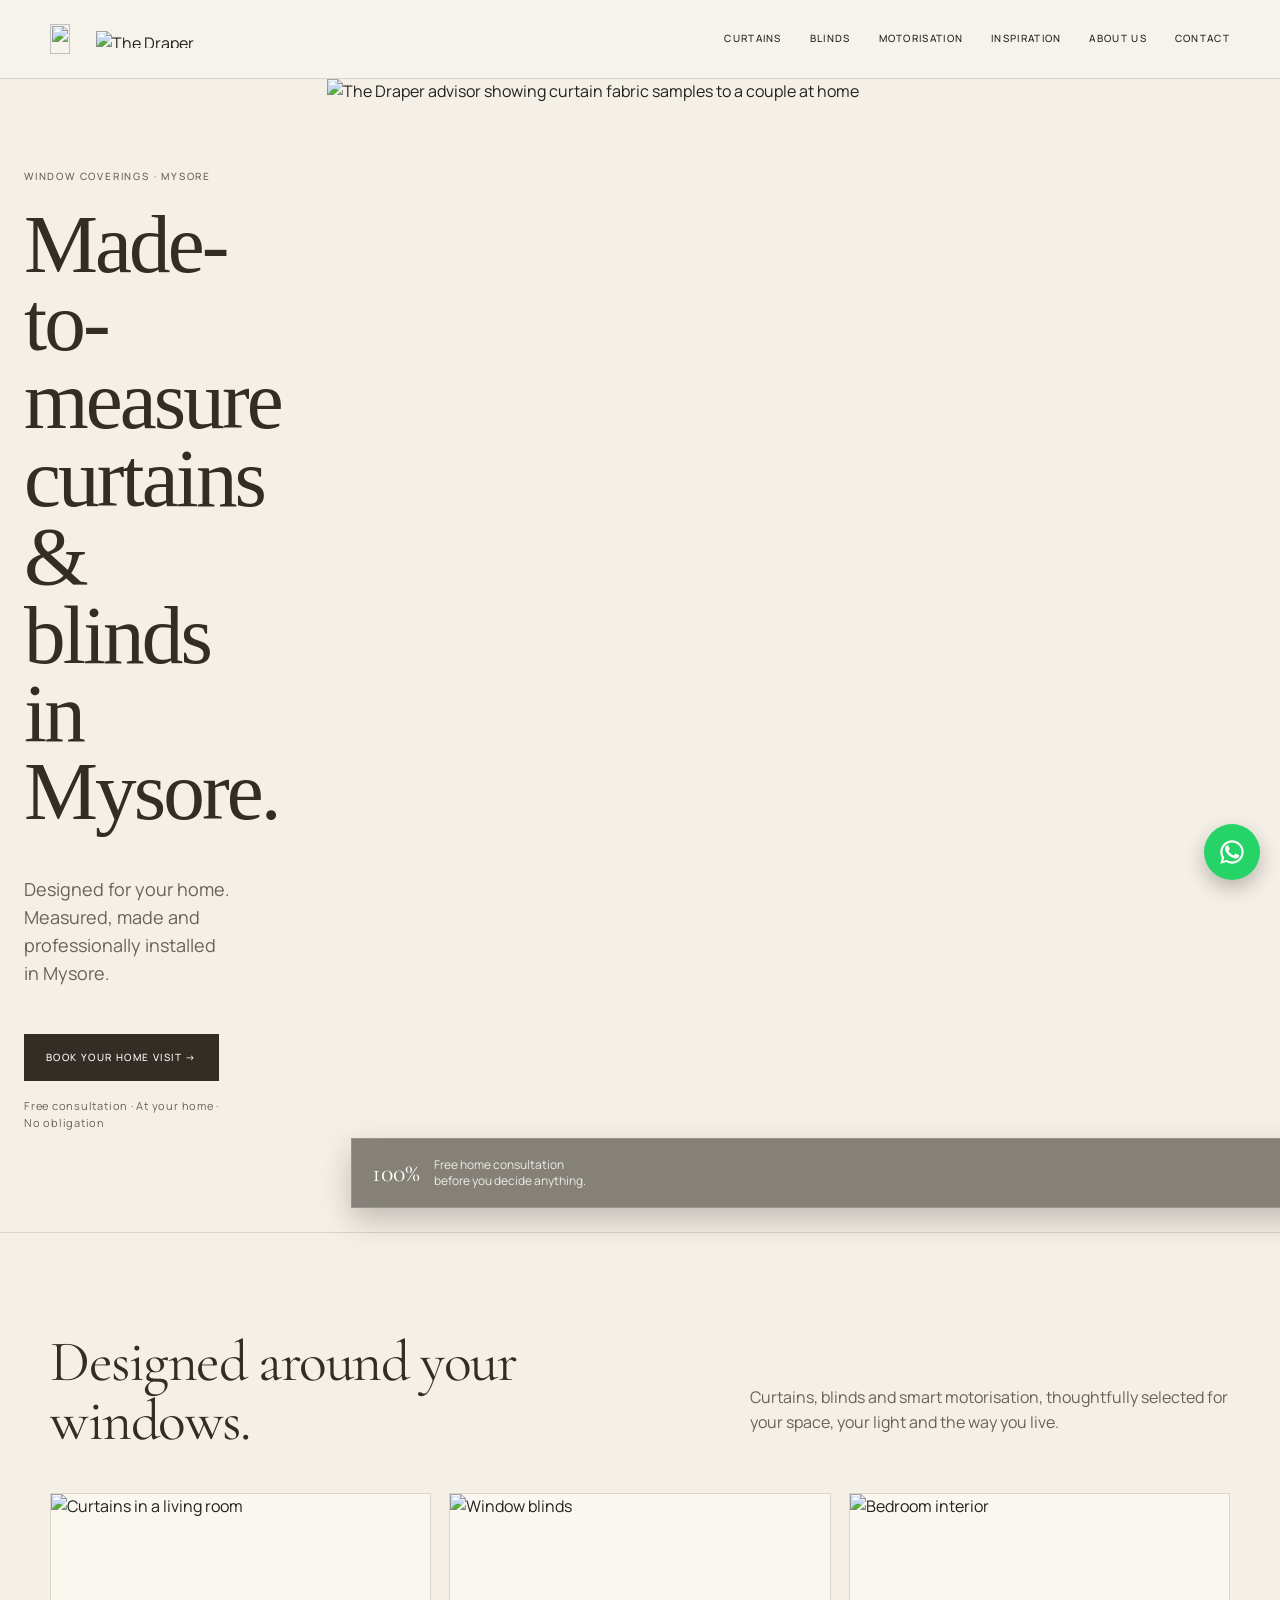
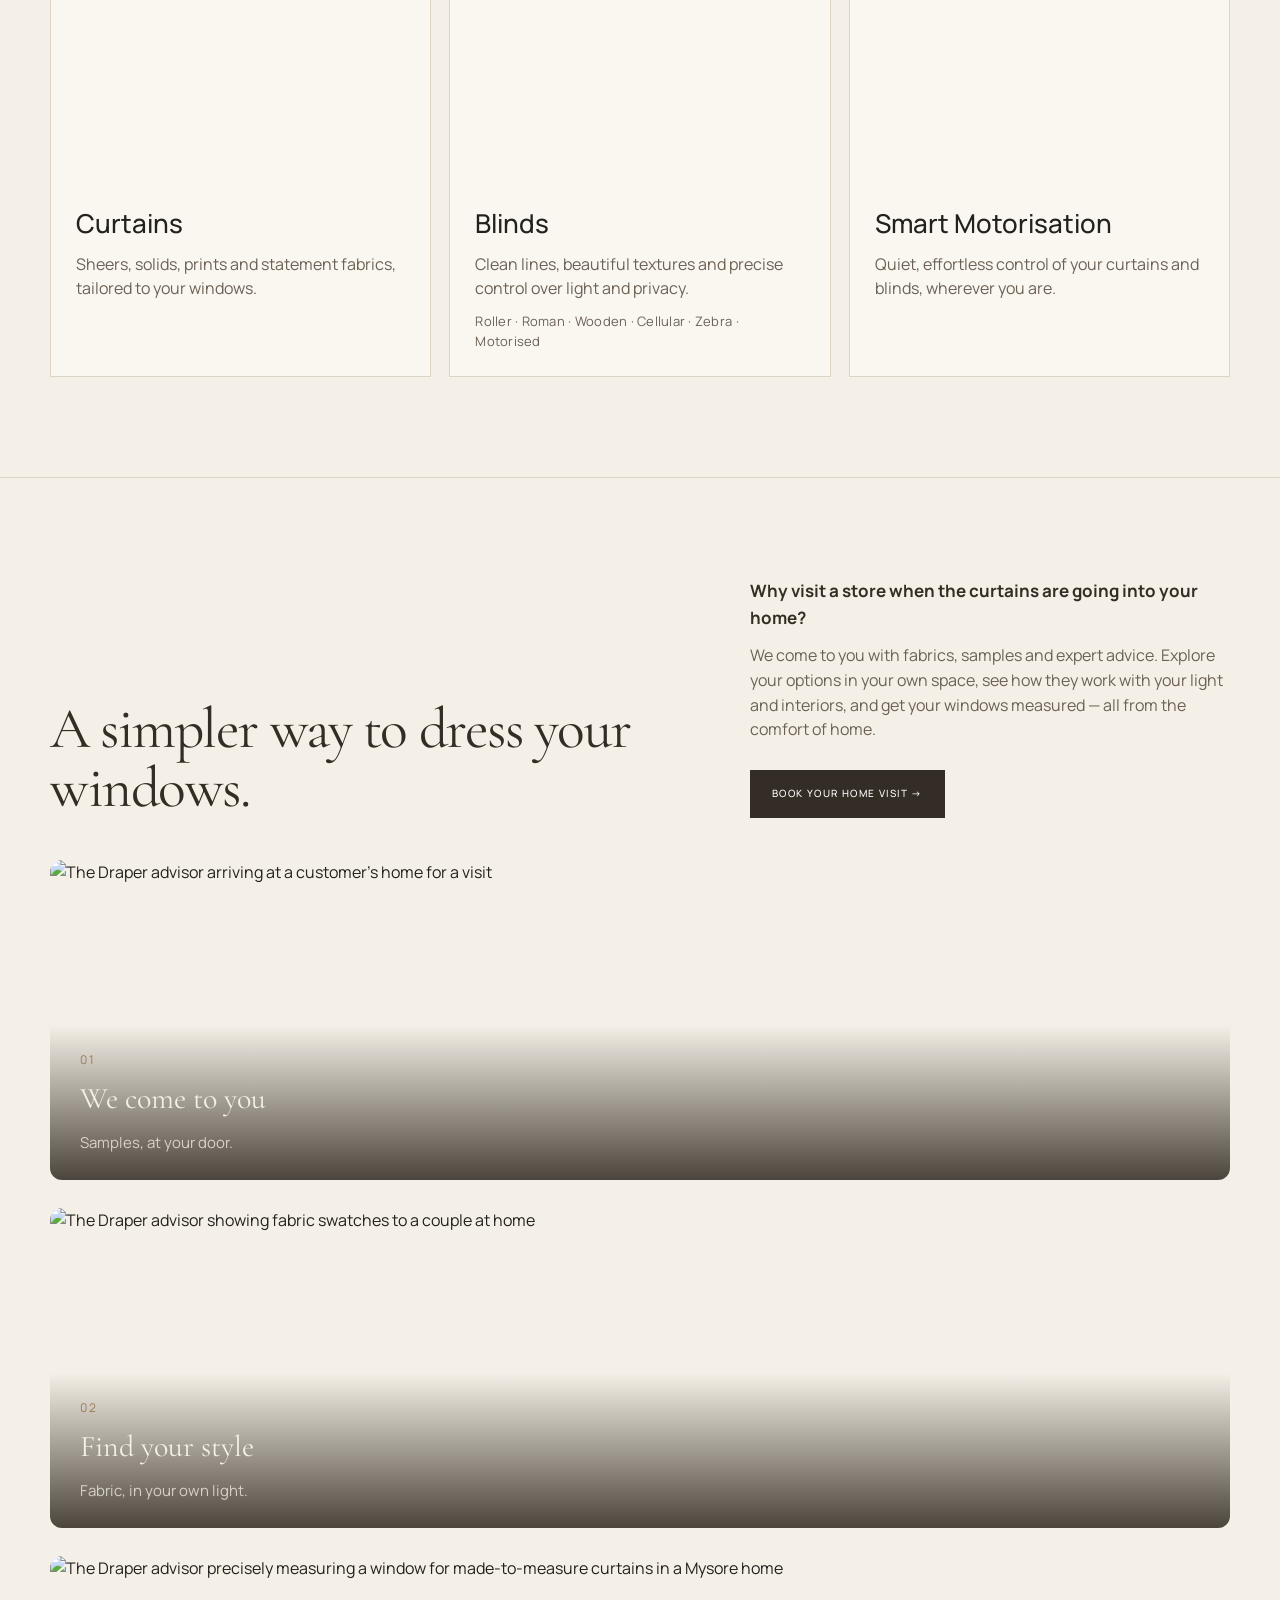
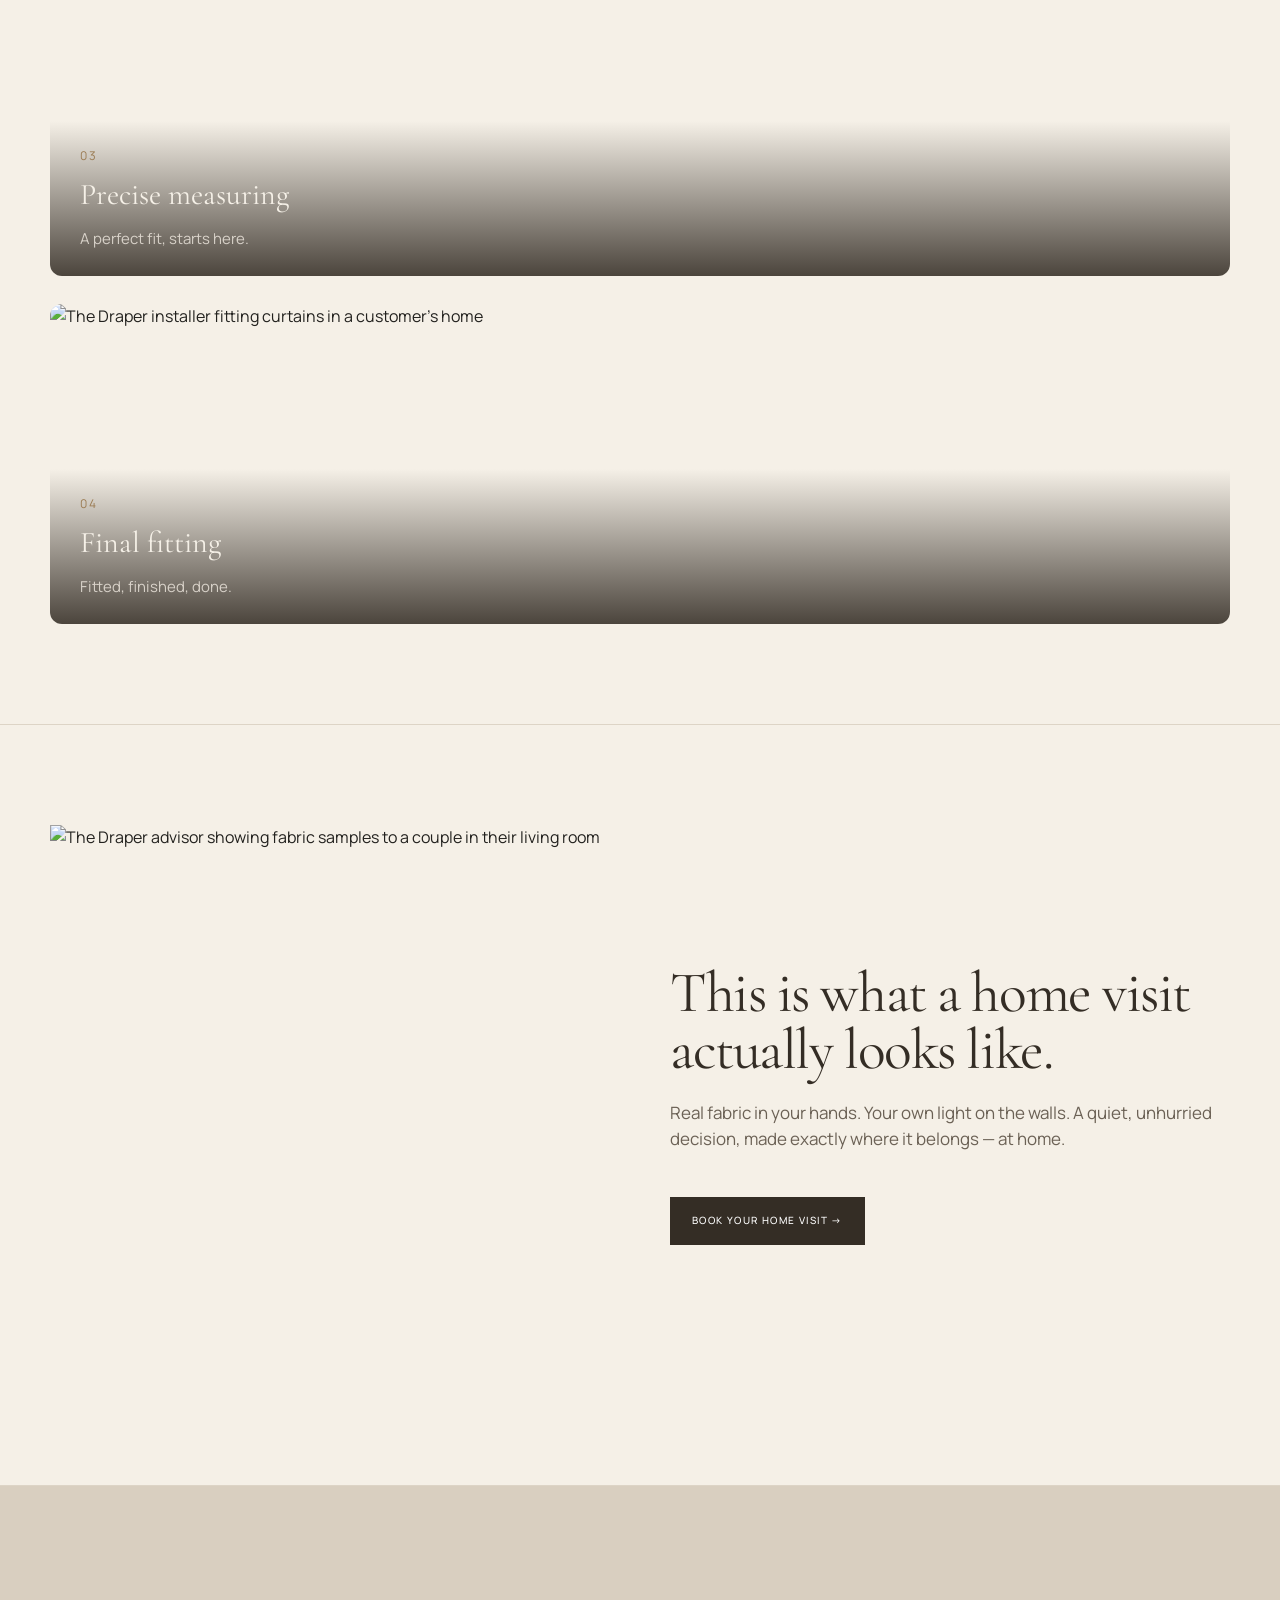
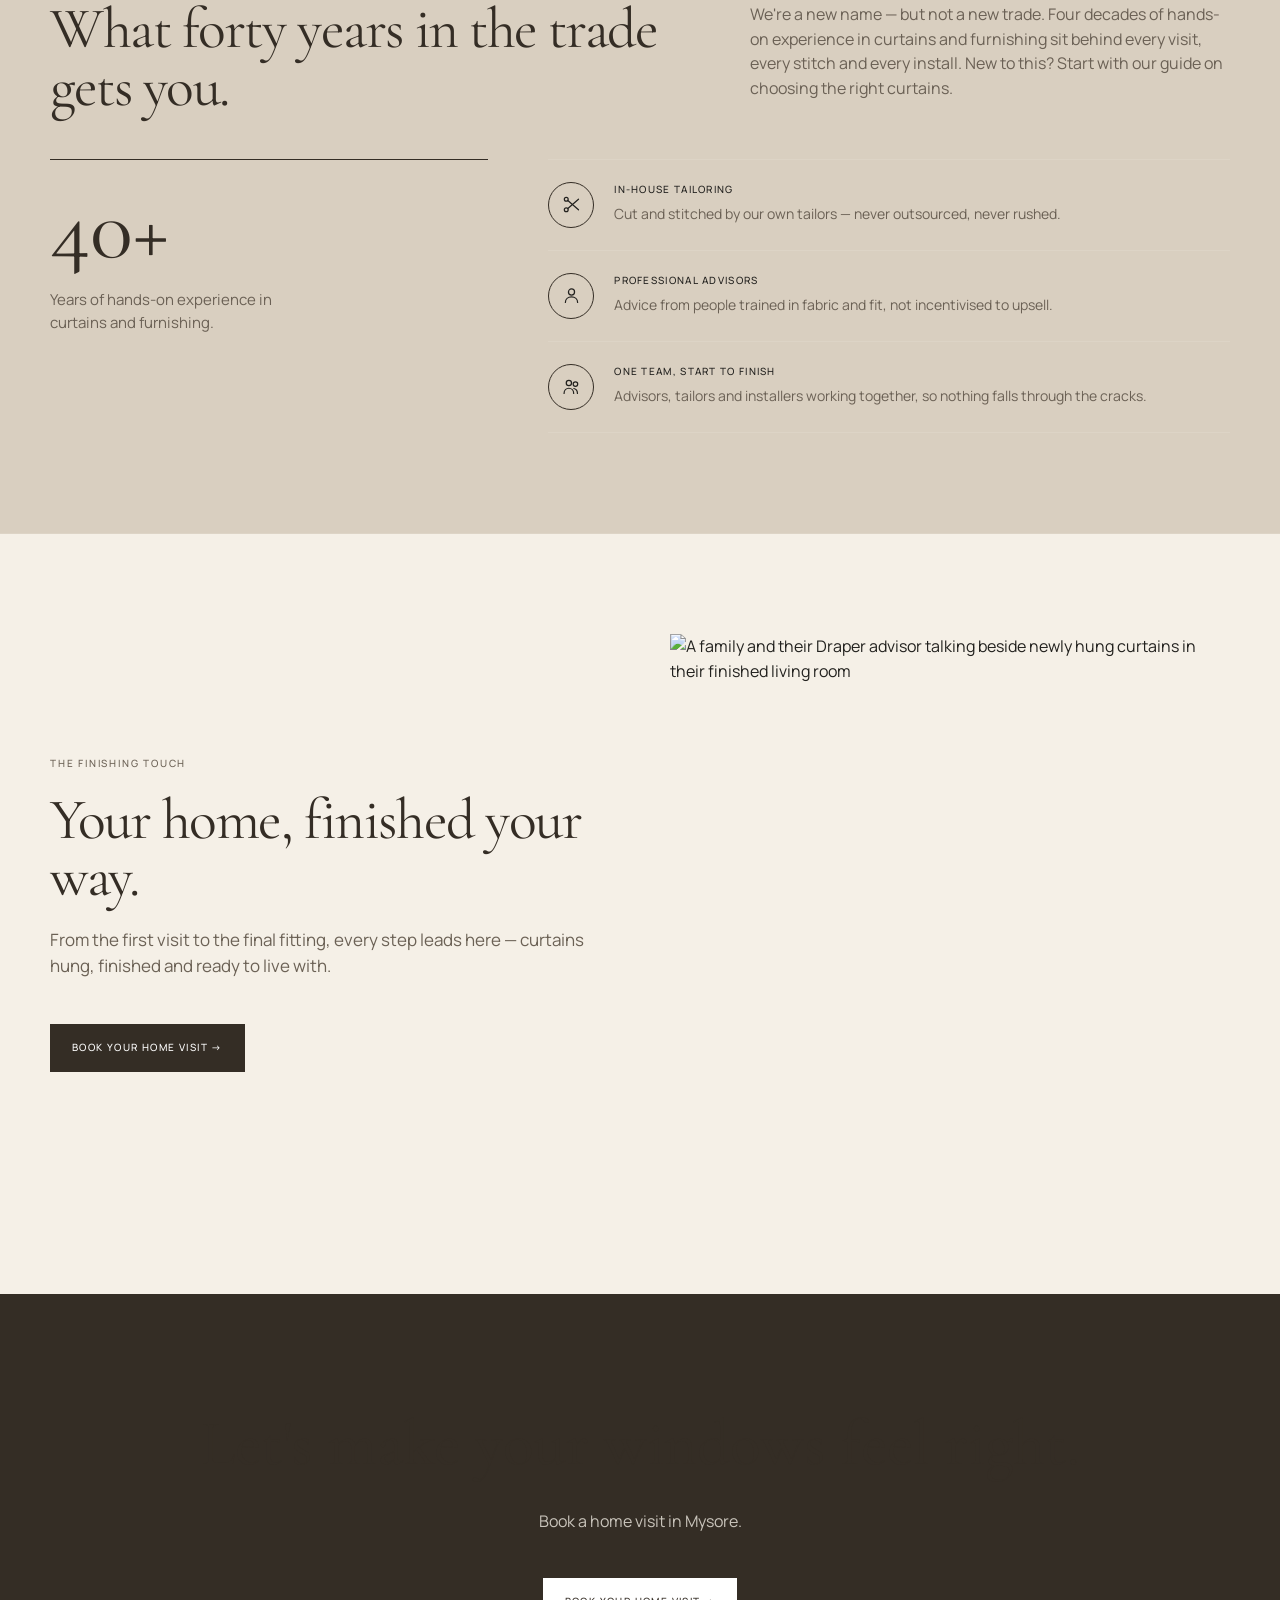
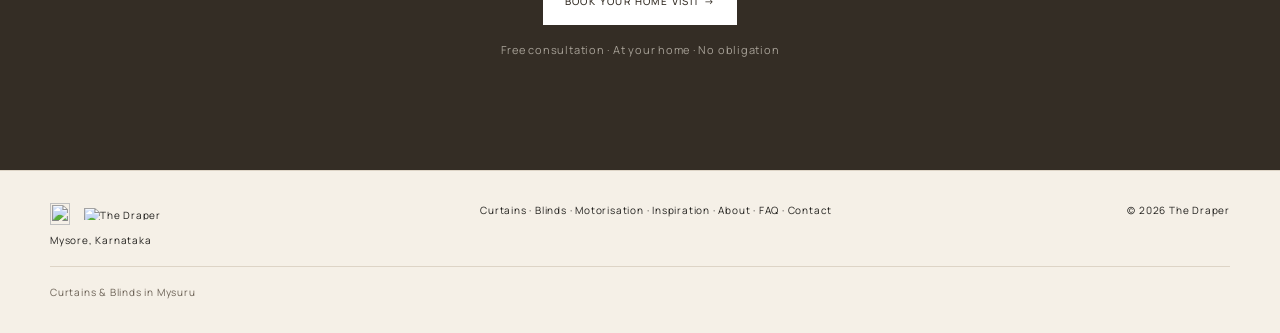
==== commit 170ed87f: "Phase 1: refine conversion hierarchy and reduce repetition - Contact: reorder to hero -> form -> com" ====
--- a/index.html
+++ b/index.html
@@ -1,6 +1,6 @@
-<!doctype html><html lang="en"><head><script>(function(w,d,s,l,i){w[l]=w[l]||[];w[l].push({'gtm.start':new Date().getTime(),event:'gtm.js'});var f=d.getElementsByTagName(s)[0],j=d.createElement(s),dl=l!='dataLayer'?'&l='+l:'';j.async=true;j.src='https://www.googletagmanager.com/gtm.js?id='+i+dl;f.parentNode.insertBefore(j,f);})(window,document,'script','dataLayer','GTM-NSCX6DN');</script><meta charset="utf-8"><meta name="viewport" content="width=device-width,initial-scale=1"><link rel="icon" type="image/png" href="images/favicon.png"><title>Made-to-measure curtains & blinds in Mysore | The Draper</title><meta name="description" content="Made-to-measure curtains, blinds and motorised window coverings for Mysore homes. Free home consultation, expert measuring and professional installation."><link rel="canonical" href="https://www.thedraper.in/"><meta property="og:type" content="website"><meta property="og:title" content="Made-to-measure curtains &amp; blinds in Mysore | The Draper"><meta property="og:description" content="Made-to-measure curtains, blinds and motorised window coverings for Mysore homes. Free home consultation, expert measuring and professional installation."><meta property="og:url" content="https://www.thedraper.in/"><meta property="og:image" content="https://www.thedraper.in/images/the-draper-homepage-hero.jpg"><meta name="twitter:card" content="summary_large_image"><meta name="twitter:title" content="Made-to-measure curtains &amp; blinds in Mysore | The Draper"><meta name="twitter:description" content="Made-to-measure curtains, blinds and motorised window coverings for Mysore homes. Free home consultation, expert measuring and professional installation."><meta name="twitter:image" content="https://www.thedraper.in/images/the-draper-homepage-hero.jpg"><link rel="preconnect" href="https://fonts.googleapis.com"><link rel="preconnect" href="https://fonts.gstatic.com" crossorigin><link href="https://fonts.googleapis.com/css2?family=Cormorant+Garamond:wght@400;500;600&family=Manrope:wght@300;400;500;600&display=swap" rel="stylesheet"><link rel="stylesheet" href="style.css"><script type="application/ld+json">{"@context":"https://schema.org","@type":"HomeAndConstructionBusiness","name":"The Draper","description":"Made-to-measure curtains, blinds and motorised window coverings for homes in Mysuru.","telephone":"+919886224170","address":{"@type":"PostalAddress","addressLocality":"Mysuru","addressRegion":"Karnataka","addressCountry":"IN"},"priceRange":"₹₹","areaServed":{"@type":"City","name":"Mysuru","containedInPlace":{"@type":"AdministrativeArea","name":"Karnataka"}},"url":"https://www.thedraper.in/","serviceType":["Curtains","Blinds","Motorisation"]}</script></head><body><noscript><iframe src="https://www.googletagmanager.com/ns.html?id=GTM-NSCX6DN" height="0" width="0" style="display:none;visibility:hidden"></iframe></noscript><header><div class="container nav"><a class="logo" href="index.html"><img class="logo-mark" src="images/logo-icon.png" alt="" width="37" height="30"><img class="logo-word" src="images/logo-wordmark.png" alt="The Draper" width="143" height="17"></a><nav class="navlinks"><a href="curtains.html">CURTAINS</a><a href="blinds.html">BLINDS</a><a href="motorisation.html">MOTORISATION</a><a href="inspiration.html">INSPIRATION</a><a href="about.html">ABOUT US</a><a href="contact.html">CONTACT</a></nav><button class="menu" aria-label="Open menu" aria-expanded="false">☰</button></div><nav class="mobile-nav" aria-label="Mobile navigation"><a href="index.html">HOME</a><a href="curtains.html">CURTAINS</a><a href="blinds.html">BLINDS</a><a href="motorisation.html">MOTORISATION</a><a href="inspiration.html">INSPIRATION</a><a href="about.html">ABOUT US</a><a href="contact.html">CONTACT</a></nav></header><main><section class="hero"><div class="container hero-copy"><div class="eyebrow">Window coverings · Mysore</div><h1>Made-to-measure curtains & blinds in Mysore.</h1><p class="lead">Designed for your home. Measured, made and professionally installed in Mysore.</p><a class="btn" href="contact.html">BOOK YOUR HOME VISIT →</a><p class="btn-note">Free consultation · At your home · No obligation</p></div><div class="hero-img"><picture><source srcset="images/the-draper-homepage-hero.webp" type="image/webp"><img src="images/the-draper-homepage-hero.jpg" width="1365" height="768" alt="The Draper advisor showing curtain fabric samples to a couple at home" fetchpriority="high"></picture><div class="hero-badge"><div class="hero-badge-num">100%</div><div class="hero-badge-text">Free home consultation<br>before you decide anything.</div></div></div></section>
+<!doctype html><html lang="en"><head><script>(function(w,d,s,l,i){w[l]=w[l]||[];w[l].push({'gtm.start':new Date().getTime(),event:'gtm.js'});var f=d.getElementsByTagName(s)[0],j=d.createElement(s),dl=l!='dataLayer'?'&l='+l:'';j.async=true;j.src='https://www.googletagmanager.com/gtm.js?id='+i+dl;f.parentNode.insertBefore(j,f);})(window,document,'script','dataLayer','GTM-NSCXS6DN');</script><meta charset="utf-8"><meta name="viewport" content="width=device-width,initial-scale=1"><link rel="icon" type="image/png" href="images/favicon.png"><title>Made-to-measure curtains & blinds in Mysore | The Draper</title><meta name="description" content="Made-to-measure curtains, blinds and motorised window coverings for Mysore homes. Free home consultation, expert measuring and professional installation."><link rel="canonical" href="https://www.thedraper.in/"><meta property="og:type" content="website"><meta property="og:title" content="Made-to-measure curtains &amp; blinds in Mysore | The Draper"><meta property="og:description" content="Made-to-measure curtains, blinds and motorised window coverings for Mysore homes. Free home consultation, expert measuring and professional installation."><meta property="og:url" content="https://www.thedraper.in/"><meta property="og:image" content="https://www.thedraper.in/images/the-draper-homepage-hero.jpg"><meta name="twitter:card" content="summary_large_image"><meta name="twitter:title" content="Made-to-measure curtains &amp; blinds in Mysore | The Draper"><meta name="twitter:description" content="Made-to-measure curtains, blinds and motorised window coverings for Mysore homes. Free home consultation, expert measuring and professional installation."><meta name="twitter:image" content="https://www.thedraper.in/images/the-draper-homepage-hero.jpg"><link rel="preconnect" href="https://fonts.googleapis.com"><link rel="preconnect" href="https://fonts.gstatic.com" crossorigin><link href="https://fonts.googleapis.com/css2?family=Cormorant+Garamond:wght@400;500;600&family=Manrope:wght@300;400;500;600&display=swap" rel="stylesheet"><link rel="stylesheet" href="style.css"><script type="application/ld+json">{"@context":"https://schema.org","@type":"HomeAndConstructionBusiness","name":"The Draper","description":"Made-to-measure curtains, blinds and motorised window coverings for homes in Mysuru.","telephone":"+919886224170","address":{"@type":"PostalAddress","addressLocality":"Mysuru","addressRegion":"Karnataka","addressCountry":"IN"},"priceRange":"₹₹","areaServed":{"@type":"City","name":"Mysuru","containedInPlace":{"@type":"AdministrativeArea","name":"Karnataka"}},"url":"https://www.thedraper.in/","serviceType":["Curtains","Blinds","Motorisation"]}</script></head><body><noscript><iframe src="https://www.googletagmanager.com/ns.html?id=GTM-NSCXS6DN" height="0" width="0" style="display:none;visibility:hidden"></iframe></noscript><header><div class="container nav"><a class="logo" href="index.html"><img class="logo-mark" src="images/logo-icon.png" alt="" width="37" height="30"><img class="logo-word" src="images/logo-wordmark.png" alt="The Draper" width="143" height="17"></a><nav class="navlinks"><a href="curtains.html">CURTAINS</a><a href="blinds.html">BLINDS</a><a href="motorisation.html">MOTORISATION</a><a href="inspiration.html">INSPIRATION</a><a href="about.html">ABOUT US</a><a href="contact.html">CONTACT</a></nav><button class="menu" aria-label="Open menu" aria-expanded="false">☰</button></div><nav class="mobile-nav" aria-label="Mobile navigation"><a href="index.html">HOME</a><a href="curtains.html">CURTAINS</a><a href="blinds.html">BLINDS</a><a href="motorisation.html">MOTORISATION</a><a href="inspiration.html">INSPIRATION</a><a href="about.html">ABOUT US</a><a href="contact.html">CONTACT</a></nav></header><main><section class="hero"><div class="container hero-copy"><div class="eyebrow">Window coverings · Mysore</div><h1>Made-to-measure curtains & blinds in Mysore.</h1><p class="lead">Designed for your home. Measured, made and professionally installed in Mysore.</p><a class="btn" href="contact.html">BOOK YOUR HOME VISIT →</a><p class="btn-note">Free consultation · At your home · No obligation</p></div><div class="hero-img"><picture><source srcset="images/the-draper-homepage-hero.webp" type="image/webp"><img src="images/the-draper-homepage-hero.jpg" width="1365" height="768" alt="The Draper advisor showing curtain fabric samples to a couple at home" fetchpriority="high"></picture><div class="hero-badge"><div class="hero-badge-num">100%</div><div class="hero-badge-text">Free home consultation<br>before you decide anything.</div></div></div></section>
 <section class="section"><div class="container"><div class="section-head"><h2>Designed around your windows.</h2><p class="section-intro">Curtains, blinds and smart motorisation, thoughtfully selected for your space, your light and the way you live.</p></div><div class="cards"><a class="card" href="curtains.html"><img src="images/curtains-living-room.jpg" width="1536" height="1024" loading="lazy" alt="Curtains in a living room"><div class="card-body"><h3>Curtains</h3><p>Sheers, solids, prints and statement fabrics, tailored to your windows.</p></div></a><a class="card" href="blinds.html"><img src="images/blinds-roller-shade.jpg" width="1600" height="900" loading="lazy" alt="Window blinds"><div class="card-body"><h3>Blinds</h3><p>Clean lines, beautiful textures and precise control over light and privacy.</p><p>Roller · Roman · Wooden · Cellular · Zebra · Motorised</p></div></a><a class="card" href="motorisation.html"><img src="images/bedroom-window-treatment.jpg" width="1600" height="900" loading="lazy" alt="Bedroom interior"><div class="card-body"><h3>Smart Motorisation</h3><p>Quiet, effortless control of your curtains and blinds, wherever you are.</p></div></a></div></div></section>
 <section class="section"><div class="container"><div class="section-head"><h2>A simpler way to dress your windows.</h2><div class="section-intro"><p class="lede">Why visit a store when the curtains are going into your home?</p><p>We come to you with fabrics, samples and expert advice. Explore your options in your own space, see how they work with your light and interiors, and get your windows measured — all from the comfort of home.</p><a class="btn" href="contact.html">BOOK YOUR HOME VISIT →</a></div></div><div class="process-list"><div class="process-item"><div class="process-photo"><img src="images/process-visit.jpg" width="1211" height="880" loading="lazy" alt="The Draper advisor arriving at a customer's home for a visit"><div class="process-overlay"><span class="process-num">01</span><h3 class="process-title">We come to you</h3><p class="process-sub">Samples, at your door.</p></div></div></div><div class="process-item"><div class="process-photo"><img src="images/process-design.jpg" width="1376" height="768" loading="lazy" alt="The Draper advisor showing fabric swatches to a couple at home"><div class="process-overlay"><span class="process-num">02</span><h3 class="process-title">Find your style</h3><p class="process-sub">Fabric, in your own light.</p></div></div></div><div class="process-item"><div class="process-photo"><img src="images/process-measure.jpg" width="1280" height="715" loading="lazy" alt="The Draper advisor precisely measuring a window for made-to-measure curtains in a Mysore home"><div class="process-overlay"><span class="process-num">03</span><h3 class="process-title">Precise measuring</h3><p class="process-sub">A perfect fit, starts here.</p></div></div></div><div class="process-item"><div class="process-photo"><img src="images/process-install.jpg" width="1678" height="937" loading="lazy" alt="The Draper installer fitting curtains in a customer's home"><div class="process-overlay"><span class="process-num">04</span><h3 class="process-title">Final fitting</h3><p class="process-sub">Fitted, finished, done.</p></div></div></div></div></div></section>
-<section class="section"><div class="container feature"><picture><source srcset="images/the-draper-consultation.webp" type="image/webp"><img src="images/the-draper-consultation.jpg" width="1024" height="1024" loading="lazy" alt="The Draper advisor showing fabric samples to a couple in their living room"></picture><div class="feature-copy"><h2>This is what a home visit actually looks like.</h2><p>No showroom, no guesswork. We sit with you in your own space, with real fabric in your hands, so every decision is made in the light you'll actually live with.</p><a class="btn" href="contact.html">BOOK YOUR HOME VISIT →</a></div></div></section><section class="section trust"><div class="container"><div class="section-head"><h2>What forty years in the trade gets you.</h2><p class="section-intro">We're a new name — but not a new trade. Four decades of hands-on experience in curtains and furnishing sit behind every visit, every stitch and every install. New to this? Start with our guide on <a href="choosing-the-right-curtains.html">choosing the right curtains</a>.</p></div><div class="trust-layout"><div class="trust-stat"><div class="trust-stat-num">40+</div><div class="trust-stat-label">Years of hands-on experience in curtains and furnishing.</div></div><div class="trust-list"><div class="trust-row"><div class="trust-icon"><svg viewBox="0 0 24 24" fill="none" stroke="currentColor" stroke-width="1.4" stroke-linecap="round" stroke-linejoin="round"><circle cx="6" cy="6" r="2.2"/><circle cx="6" cy="18" r="2.2"/><line x1="7.8" y1="7.4" x2="20" y2="18"/><line x1="7.8" y1="16.6" x2="20" y2="6"/></svg></div><div><b>IN-HOUSE TAILORING</b><span>Cut and stitched by our own tailors — never outsourced, never rushed.</span></div></div><div class="trust-row"><div class="trust-icon"><svg viewBox="0 0 24 24" fill="none" stroke="currentColor" stroke-width="1.4" stroke-linecap="round" stroke-linejoin="round"><circle cx="12" cy="8" r="3.5"/><path d="M5 20c0-4 3-6.5 7-6.5s7 2.5 7 6.5"/></svg></div><div><b>PROFESSIONAL ADVISORS</b><span>Advice from people trained in fabric and fit, not incentivised to upsell.</span></div></div><div class="trust-row"><div class="trust-icon"><svg viewBox="0 0 24 24" fill="none" stroke="currentColor" stroke-width="1.4" stroke-linecap="round" stroke-linejoin="round"><circle cx="9" cy="8" r="3"/><circle cx="16.5" cy="9.2" r="2.6"/><path d="M3.5 20c0-3.5 2.5-6 5.5-6s5.5 2.5 5.5 6"/><path d="M14.7 14.3c2.4.5 4.1 2.5 4.1 5.7"/></svg></div><div><b>ONE TEAM, START TO FINISH</b><span>Advisors, tailors and installers working together, so nothing falls through the cracks.</span></div></div></div></div></div></section>
+<section class="section"><div class="container feature"><picture><source srcset="images/the-draper-consultation.webp" type="image/webp"><img src="images/the-draper-consultation.jpg" width="1024" height="1024" loading="lazy" alt="The Draper advisor showing fabric samples to a couple in their living room"></picture><div class="feature-copy"><h2>This is what a home visit actually looks like.</h2><p>Real fabric in your hands. Your own light on the walls. A quiet, unhurried decision, made exactly where it belongs — at home.</p><a class="btn" href="contact.html">BOOK YOUR HOME VISIT →</a></div></div></section><section class="section trust"><div class="container"><div class="section-head"><h2>What forty years in the trade gets you.</h2><p class="section-intro">We're a new name — but not a new trade. Four decades of hands-on experience in curtains and furnishing sit behind every visit, every stitch and every install. New to this? Start with our guide on <a href="choosing-the-right-curtains.html">choosing the right curtains</a>.</p></div><div class="trust-layout"><div class="trust-stat"><div class="trust-stat-num">40+</div><div class="trust-stat-label">Years of hands-on experience in curtains and furnishing.</div></div><div class="trust-list"><div class="trust-row"><div class="trust-icon"><svg viewBox="0 0 24 24" fill="none" stroke="currentColor" stroke-width="1.4" stroke-linecap="round" stroke-linejoin="round"><circle cx="6" cy="6" r="2.2"/><circle cx="6" cy="18" r="2.2"/><line x1="7.8" y1="7.4" x2="20" y2="18"/><line x1="7.8" y1="16.6" x2="20" y2="6"/></svg></div><div><b>IN-HOUSE TAILORING</b><span>Cut and stitched by our own tailors — never outsourced, never rushed.</span></div></div><div class="trust-row"><div class="trust-icon"><svg viewBox="0 0 24 24" fill="none" stroke="currentColor" stroke-width="1.4" stroke-linecap="round" stroke-linejoin="round"><circle cx="12" cy="8" r="3.5"/><path d="M5 20c0-4 3-6.5 7-6.5s7 2.5 7 6.5"/></svg></div><div><b>PROFESSIONAL ADVISORS</b><span>Advice from people trained in fabric and fit, not incentivised to upsell.</span></div></div><div class="trust-row"><div class="trust-icon"><svg viewBox="0 0 24 24" fill="none" stroke="currentColor" stroke-width="1.4" stroke-linecap="round" stroke-linejoin="round"><circle cx="9" cy="8" r="3"/><circle cx="16.5" cy="9.2" r="2.6"/><path d="M3.5 20c0-3.5 2.5-6 5.5-6s5.5 2.5 5.5 6"/><path d="M14.7 14.3c2.4.5 4.1 2.5 4.1 5.7"/></svg></div><div><b>ONE TEAM, START TO FINISH</b><span>Advisors, tailors and installers working together, so nothing falls through the cracks.</span></div></div></div></div></div></section>
 <section class="section"><div class="container feature"><div class="feature-copy"><div class="eyebrow">The finishing touch</div><h2>Your home, finished your way.</h2><p>From the first visit to the final fitting, every step leads here — curtains hung, finished and ready to live with.</p><a class="btn" href="contact.html">BOOK YOUR HOME VISIT →</a></div><picture><source srcset="images/the-draper-handover.webp" type="image/webp"><img src="images/the-draper-handover.jpg" width="1376" height="768" loading="lazy" alt="A family and their Draper advisor talking beside newly hung curtains in their finished living room"></picture></div></section>
 <section class="cta"><h2>Let's make your windows feel right.</h2><p>Book a home visit in Mysore.</p><a class="btn" href="contact.html">BOOK YOUR HOME VISIT →</a><p class="btn-note">Free consultation · At your home · No obligation</p></section></main><footer><div class="container footerrow"><div><div class="footer-brand"><img class="logo-mark" src="images/logo-icon.png" alt="" width="27" height="22"><img class="logo-word" src="images/logo-wordmark.png" alt="The Draper" width="101" height="12"></div>Mysore, Karnataka</div><div><a href="curtains.html">Curtains</a> · <a href="blinds.html">Blinds</a> · <a href="motorisation.html">Motorisation</a> · <a href="inspiration.html">Inspiration</a> · <a href="about.html">About</a> · <a href="faq.html">FAQ</a> · <a href="contact.html">Contact</a></div><div>© 2026 The Draper</div></div><div class="container footer-local"><a href="curtain-blinds-mysore.html">Curtains &amp; Blinds in Mysuru</a></div></footer><a class="whatsapp" href="https://wa.me/919886224170?text=Hi%20The%20Draper%2C%20I%27d%20like%20to%20book%20a%20home%20visit." target="_blank" rel="noopener" aria-label="Chat with The Draper on WhatsApp"><svg viewBox="0 0 24 24" fill="#fff" aria-hidden="true"><path d="M17.472 14.382c-.297-.149-1.758-.867-2.03-.967-.273-.099-.471-.148-.67.15-.197.297-.767.966-.94 1.164-.173.199-.347.223-.644.075-.297-.15-1.255-.463-2.39-1.475-.883-.788-1.48-1.761-1.653-2.059-.173-.297-.018-.458.13-.606.134-.133.298-.347.446-.52.149-.174.198-.298.298-.497.099-.198.05-.371-.025-.52-.075-.149-.669-1.612-.916-2.207-.242-.579-.487-.5-.669-.51-.173-.008-.371-.01-.57-.01-.198 0-.52.074-.792.372-.272.297-1.04 1.016-1.04 2.479 0 1.462 1.065 2.875 1.213 3.074.149.198 2.096 3.2 5.077 4.487.709.306 1.262.489 1.694.625.712.227 1.36.195 1.871.118.571-.085 1.758-.719 2.006-1.413.248-.694.248-1.289.173-1.413-.074-.124-.272-.198-.57-.347z"/><path d="M12.001 2c-5.514 0-10 4.486-10 10 0 1.764.464 3.49 1.345 5.007L2 22l5.117-1.334A9.953 9.953 0 0012 22c5.514 0 10-4.486 10-10S17.515 2 12.001 2zm0 18.15a8.13 8.13 0 01-4.144-1.14l-.297-.176-3.037.792.812-2.958-.192-.304a8.14 8.14 0 01-1.243-4.364c0-4.494 3.656-8.15 8.151-8.15 4.494 0 8.15 3.656 8.15 8.15 0 4.495-3.656 8.15-8.15 8.15z"/></svg></a><script src="script.js"></script></body></html>
--- a/style.css
+++ b/style.css
@@ -6,5 +6,5 @@
 .number-grid{display:grid;grid-template-columns:repeat(4,1fr);gap:20px}.process-list{display:flex;flex-direction:column;gap:28px}.process-photo{position:relative;border-radius:12px;overflow:hidden}.process-photo img{width:100%;height:320px;object-fit:cover;object-position:top;display:block}.process-overlay{position:absolute;left:0;right:0;bottom:0;padding:26px 30px;background:linear-gradient(to top,rgba(52,45,37,.88),rgba(52,45,37,0))}.process-num{display:block;font-size:12px;letter-spacing:.2em;color:var(--brass)}.process-title{font-family:var(--font-display);font-weight:400;font-size:30px;color:var(--paper);margin:6px 0 0}.process-sub{margin:8px 0 0;font-size:15px;color:rgba(244,237,228,.78)}.step{background:var(--white);border:1px solid var(--line);padding-bottom:30px}.step-media{position:relative}.step-media img{aspect-ratio:4/3;display:block}.step-body{padding:40px 26px 0}.step-body b{font-size:10px;letter-spacing:.15em;color:var(--muted)}.step-body h3{font-family:var(--font-display);font-weight:400;font-size:26px;margin:14px 0 10px;color:var(--ink)}.step-body p{color:var(--muted);margin:0}.step-body .tagline{color:var(--ink);font-weight:700;font-size:15px;margin:0 0 8px}.step-icon{position:absolute;left:22px;bottom:-24px;width:56px;height:56px;border-radius:50%;background:var(--ink);color:#fff;display:flex;align-items:center;justify-content:center;border:4px solid var(--white)}.step-icon svg{width:24px;height:24px;display:block}.trust-icon,.choice-icon{width:46px;height:46px;border-radius:50%;border:1px solid var(--ink);display:flex;align-items:center;justify-content:center;margin-bottom:16px}.trust-icon svg,.choice-icon svg{width:21px;height:21px;display:block}
 .trust{background:var(--warm)}.trust-layout{display:grid;grid-template-columns:.9fr 1.4fr;gap:60px;margin-top:6px}.trust-stat{border-top:1px solid var(--ink);padding-top:24px}.trust-stat-num{font-family:var(--font-display);font-weight:400;font-size:clamp(60px,7vw,96px);line-height:1;margin-bottom:14px;color:var(--ink)}.trust-stat-label{color:var(--muted);font-size:15px;max-width:230px}.trust-list{display:flex;flex-direction:column}.trust-row{display:flex;gap:20px;align-items:flex-start;padding:22px 0;border-top:1px solid var(--line)}.trust-row:last-child{border-bottom:1px solid var(--line)}.trust-row .trust-icon{margin-bottom:0}.trust-row b{display:block;font-size:10px;letter-spacing:.13em;font-weight:500;margin-bottom:6px}.trust-row span{display:block;color:var(--muted);font-size:14px}.cta{background:var(--ink);color:#fff;text-align:center;padding:100px 20px}.cta h2{font-size:clamp(40px,5vw,68px);margin:0}.cta p{color:#c9c4bb}.cta .btn{background:#fff;color:var(--ink);border-color:#fff}.btn-note{display:block;font-size:11px;letter-spacing:.07em;color:var(--muted);margin-top:16px}.cta .btn-note{color:#a7a197}
 footer{padding:32px 0;border-top:1px solid var(--line);font-size:10px;letter-spacing:.08em}.footer-brand{display:flex;align-items:center;gap:7px;margin-bottom:8px}.footer-brand .logo-mark{height:22px;width:auto;display:block}.footer-brand .logo-word{height:12px;width:auto;display:block}.footerrow{display:flex;justify-content:space-between;gap:25px}.footerrow a:hover{text-decoration:underline}.footer-local{margin-top:18px;padding-top:18px;border-top:1px solid var(--line);color:var(--muted);font-size:10px}.footer-local a:hover{text-decoration:underline}.whatsapp{position:fixed;right:20px;bottom:20px;width:56px;height:56px;border-radius:50%;background:#25d366;display:flex;align-items:center;justify-content:center;z-index:40;box-shadow:0 8px 20px rgba(0,0,0,.25);transition:transform .2s}.whatsapp:hover{transform:scale(1.07)}.whatsapp svg{width:28px;height:28px;display:block}
-.pagehero{padding:105px 0 70px;border-bottom:1px solid var(--line)}.pagehero h1{font-size:clamp(52px,7vw,94px);line-height:.93;margin:0 0 24px;max-width:1000px;letter-spacing:-.035em}.pagehero p{font-size:18px;color:var(--muted);max-width:650px}.category-grid{display:grid;grid-template-columns:repeat(3,1fr);gap:18px}.category{border-top:1px solid var(--ink);padding:22px 0 30px}.category h3{font-family:var(--font-sans);font-weight:500;font-size:26px;margin:0 0 8px}.category p{color:var(--muted);margin:0}.feature{display:grid;grid-template-columns:1fr 1fr;gap:60px;align-items:center}.feature-spaced{margin-bottom:60px}.type-head{margin-bottom:30px}.type-head h3{font-family:var(--font-sans);font-weight:500;font-size:28px;margin:0 0 8px}.type-head p{color:var(--muted);margin:0}.type-head-spaced{margin-top:70px}.category-grid-4{grid-template-columns:repeat(4,1fr)}.category-grid-2{grid-template-columns:repeat(2,1fr)}.choice-grid{display:grid;grid-template-columns:repeat(2,1fr);gap:20px;border-top:1px solid var(--line);padding-top:36px}.choice-card{display:block;border:1px solid var(--line);background:var(--white);padding:30px 26px;transition:transform .2s,box-shadow .2s}a.choice-card:hover{transform:translateY(-3px);box-shadow:0 15px 35px #0000000c}.choice-card h4{font-family:var(--font-sans);font-weight:500;font-size:24px;margin:0 0 10px}.choice-card p{color:var(--muted);margin:0}.choice-card .choice-link{display:block;color:var(--ink);font-weight:700;margin-top:14px}.feature img{aspect-ratio:1/1}.feature img.advisor-photo{aspect-ratio:3/4}.feature video{width:100%;display:block;aspect-ratio:9/16;object-fit:cover;background:#000;max-height:520px;margin:0 auto}.feature-copy h2{font-size:clamp(42px,4.5vw,62px);line-height:1;margin:0 0 20px}.feature-copy h3{font-family:var(--font-sans);font-weight:500;font-size:26px;line-height:1.1;margin:0 0 10px;color:var(--ink)}.feature-copy p{color:var(--muted);font-size:17px}.sr-only{position:absolute;width:1px;height:1px;padding:0;margin:-1px;overflow:hidden;clip:rect(0,0,0,0);white-space:nowrap;border:0}.faq{max-width:850px}.faq-item{border-top:1px solid var(--line)}.faq-item:last-child{border-bottom:1px solid var(--line)}.faq-item h3{margin:0}.faq-q{display:flex;align-items:center;justify-content:space-between;gap:24px;width:100%;padding:24px 2px;background:none;border:0;text-align:left;font-family:var(--font-display);font-size:22px;line-height:1.35;color:var(--ink);cursor:pointer;-webkit-tap-highlight-color:transparent}.faq-q:focus-visible{outline:2px solid var(--ink);outline-offset:6px}.faq-icon{flex:none;position:relative;width:16px;height:16px}.faq-icon::before,.faq-icon::after{content:"";position:absolute;top:50%;left:50%;background:var(--ink);transform:translate(-50%,-50%)}.faq-icon::before{width:16px;height:1.5px}.faq-icon::after{width:1.5px;height:16px;transition:transform .25s ease}.faq-q[aria-expanded="true"] .faq-icon::after{transform:translate(-50%,-50%) scaleY(0)}.faq-a{display:grid;grid-template-rows:0fr;transition:grid-template-rows .3s ease}.faq-a.is-open{grid-template-rows:1fr}.faq-a>div{overflow:hidden}.faq-a p{margin:0 0 26px;color:var(--muted);font-size:16px;line-height:1.75;max-width:640px}.reassurance{border-top:1px solid var(--line);padding:36px 0;text-align:center}.reassurance p{margin:0;font-size:12px;letter-spacing:.12em;text-transform:uppercase;color:var(--muted)}.form{display:grid;grid-template-columns:1fr 1fr;gap:18px;max-width:900px}.field{display:flex;flex-direction:column;gap:7px}.field.full{grid-column:1/-1}.field label{font-size:10px;letter-spacing:.1em;text-transform:uppercase;font-weight:500}.field input,.field textarea,.field select{padding:14px 15px;border:1px solid var(--line);background:var(--white);color:var(--ink);outline:none}.field input:focus,.field textarea:focus,.field select:focus{border-color:var(--ink)}.field textarea{min-height:140px;resize:vertical}.form .btn{cursor:pointer}.notice{padding:18px;background:var(--warm);margin-top:18px}.articles{display:grid;grid-template-columns:repeat(3,1fr);gap:18px}.article{display:block;background:var(--white);border:1px solid var(--line);transition:transform .2s,box-shadow .2s}a.article:hover{transform:translateY(-3px);box-shadow:0 15px 35px #0000000c}.article img{aspect-ratio:16/10}.article div{padding:22px}.article h3{font-family:var(--font-sans);font-weight:500;font-size:23px;margin:0 0 8px}.article p{color:var(--muted);margin:0}.pillrow{display:flex;flex-wrap:wrap;gap:8px;margin-top:25px}.pill{border:1px solid var(--line);padding:8px 12px;font-size:10px;letter-spacing:.07em}.localbox{background:var(--warm);padding:30px;margin-top:50px}.localbox h3{font-family:var(--font-sans);font-weight:500;font-size:25px;margin:0 0 8px}.post-meta{font-size:10px;letter-spacing:.14em;text-transform:uppercase;color:var(--muted);margin-bottom:18px}.post{max-width:720px}.post .lede{font-size:19px;color:var(--ink);margin:0 0 30px}.post h2{font-family:var(--font-display);font-weight:400;font-size:32px;margin:44px 0 16px;color:var(--ink)}.post h2:first-of-type{margin-top:0}.post p{color:var(--muted);font-size:16px;line-height:1.75;margin:0 0 18px}.post ul{margin:0 0 18px;padding-left:20px;color:var(--muted);font-size:16px;line-height:1.75}.post li{margin-bottom:8px}.post-hero-img{aspect-ratio:16/9;margin-bottom:10px}.section-note{margin-top:25px;color:var(--muted)}
-@media(max-width:800px){.container{width:min(100% - 32px,680px)}.nav{height:68px}.navlinks{display:none}.menu{display:block}.mobile-nav{position:absolute;top:68px;left:0;right:0;background:var(--paper);border-bottom:1px solid var(--line);padding:18px 16px}.mobile-nav.open{display:grid;gap:0}.mobile-nav a{padding:15px 0;border-bottom:1px solid var(--line);font-size:11px;letter-spacing:.12em}.hero{grid-template-columns:1fr}.hero-copy{padding:65px 0 45px}.hero-img,.hero-img img{min-height:430px}.hero-badge{left:14px;right:82px;bottom:14px;padding:14px 16px}.hero-badge-num{font-size:21px}.cards,.category-grid,.articles,.choice-grid,.number-grid{grid-template-columns:1fr}.process-photo img{height:240px}.process-title{font-size:24px}.process-list{gap:22px}.trust-layout{grid-template-columns:1fr;gap:34px}.feature{grid-template-columns:1fr;gap:30px}.form{grid-template-columns:1fr}.field.full{grid-column:auto}.footerrow{flex-direction:column}.section{padding:52px 0}.section-head{display:block}.section-intro{margin-top:18px}.whatsapp{right:16px;bottom:16px;width:50px;height:50px}.whatsapp svg{width:25px;height:25px}.pagehero{padding:75px 0 55px}.field label{font-size:11px}.trust-row span{font-size:15px}.trust-stat-label{font-size:16px}}
+.pagehero{padding:105px 0 70px;border-bottom:1px solid var(--line)}.pagehero h1{font-size:clamp(52px,7vw,94px);line-height:.93;margin:0 0 24px;max-width:1000px;letter-spacing:-.035em}.pagehero p{font-size:18px;color:var(--muted);max-width:650px}.category-grid{display:grid;grid-template-columns:repeat(3,1fr);gap:18px}.category{border-top:1px solid var(--ink);padding:22px 0 30px}.category h3{font-family:var(--font-sans);font-weight:500;font-size:26px;margin:0 0 8px}.category p{color:var(--muted);margin:0}.feature{display:grid;grid-template-columns:1fr 1fr;gap:60px;align-items:center}.feature-spaced{margin-bottom:60px}.type-head{margin-bottom:30px}.type-head h3{font-family:var(--font-sans);font-weight:500;font-size:28px;margin:0 0 8px}.type-head p{color:var(--muted);margin:0}.type-head-spaced{margin-top:70px}.category-grid-4{grid-template-columns:repeat(4,1fr)}.category-grid-2{grid-template-columns:repeat(2,1fr)}.choice-grid{display:grid;grid-template-columns:repeat(2,1fr);gap:20px;border-top:1px solid var(--line);padding-top:36px}.choice-card{display:block;border:1px solid var(--line);background:var(--white);padding:30px 26px;transition:transform .2s,box-shadow .2s}a.choice-card:hover{transform:translateY(-3px);box-shadow:0 15px 35px #0000000c}.choice-card h4{font-family:var(--font-sans);font-weight:500;font-size:24px;margin:0 0 10px}.choice-card p{color:var(--muted);margin:0}.choice-card .choice-link{display:block;color:var(--ink);font-weight:700;margin-top:14px}.feature img{aspect-ratio:1/1}.feature img.advisor-photo{aspect-ratio:3/4}.feature video{width:100%;display:block;aspect-ratio:9/16;object-fit:cover;background:#000;max-height:520px;margin:0 auto}.feature-copy h2{font-size:clamp(42px,4.5vw,62px);line-height:1;margin:0 0 20px}.feature-copy h3{font-family:var(--font-sans);font-weight:500;font-size:26px;line-height:1.1;margin:0 0 10px;color:var(--ink)}.feature-copy p{color:var(--muted);font-size:17px}.pull-quote{font-family:var(--font-display);font-weight:400;font-size:clamp(22px,2.4vw,30px);line-height:1.35;color:var(--ink);border-left:3px solid var(--ink);padding:2px 0 2px 22px;margin:26px 0}.sr-only{position:absolute;width:1px;height:1px;padding:0;margin:-1px;overflow:hidden;clip:rect(0,0,0,0);white-space:nowrap;border:0}.faq{max-width:850px}.faq-item{border-top:1px solid var(--line)}.faq-item:last-child{border-bottom:1px solid var(--line)}.faq-item h3{margin:0}.faq-q{display:flex;align-items:center;justify-content:space-between;gap:24px;width:100%;padding:24px 2px;background:none;border:0;text-align:left;font-family:var(--font-display);font-size:22px;line-height:1.35;color:var(--ink);cursor:pointer;-webkit-tap-highlight-color:transparent}.faq-q:focus-visible{outline:2px solid var(--ink);outline-offset:6px}.faq-icon{flex:none;position:relative;width:16px;height:16px}.faq-icon::before,.faq-icon::after{content:"";position:absolute;top:50%;left:50%;background:var(--ink);transform:translate(-50%,-50%)}.faq-icon::before{width:16px;height:1.5px}.faq-icon::after{width:1.5px;height:16px;transition:transform .25s ease}.faq-q[aria-expanded="true"] .faq-icon::after{transform:translate(-50%,-50%) scaleY(0)}.faq-a{display:grid;grid-template-rows:0fr;transition:grid-template-rows .3s ease}.faq-a.is-open{grid-template-rows:1fr}.faq-a>div{overflow:hidden}.faq-a p{margin:0 0 26px;color:var(--muted);font-size:16px;line-height:1.75;max-width:640px}.reassurance{border-top:1px solid var(--line);padding:36px 0;text-align:center}.reassurance p{margin:0;font-size:12px;letter-spacing:.12em;text-transform:uppercase;color:var(--muted)}.form{display:grid;grid-template-columns:1fr 1fr;gap:18px;max-width:900px}.field{display:flex;flex-direction:column;gap:7px}.field.full{grid-column:1/-1}.field label{font-size:10px;letter-spacing:.1em;text-transform:uppercase;font-weight:500}.field input,.field textarea,.field select{padding:14px 15px;border:1px solid var(--line);background:var(--white);color:var(--ink);outline:none}.field input:focus,.field textarea:focus,.field select:focus{border-color:var(--ink)}.field textarea{min-height:140px;resize:vertical}.form .btn{cursor:pointer}.notice{padding:18px;background:var(--warm);margin-top:18px}.articles{display:grid;grid-template-columns:repeat(3,1fr);gap:18px}.article{display:block;background:var(--white);border:1px solid var(--line);transition:transform .2s,box-shadow .2s}a.article:hover{transform:translateY(-3px);box-shadow:0 15px 35px #0000000c}.article img{aspect-ratio:16/10}.article div{padding:22px}.article h3{font-family:var(--font-sans);font-weight:500;font-size:23px;margin:0 0 8px}.article p{color:var(--muted);margin:0}.pillrow{display:flex;flex-wrap:wrap;gap:8px;margin-top:25px}.pill{border:1px solid var(--line);padding:8px 12px;font-size:10px;letter-spacing:.07em}.localbox{background:var(--warm);padding:30px;margin-top:50px}.localbox h3{font-family:var(--font-sans);font-weight:500;font-size:25px;margin:0 0 8px}.post-meta{font-size:10px;letter-spacing:.14em;text-transform:uppercase;color:var(--muted);margin-bottom:18px}.post{max-width:720px}.post .lede{font-size:19px;color:var(--ink);margin:0 0 30px}.post h2{font-family:var(--font-display);font-weight:400;font-size:32px;margin:44px 0 16px;color:var(--ink)}.post h2:first-of-type{margin-top:0}.post p{color:var(--muted);font-size:16px;line-height:1.75;margin:0 0 18px}.post ul{margin:0 0 18px;padding-left:20px;color:var(--muted);font-size:16px;line-height:1.75}.post li{margin-bottom:8px}.post-hero-img{aspect-ratio:16/9;margin-bottom:10px}.section-note{margin-top:25px;color:var(--muted)}
+@media(max-width:800px){.container{width:min(100% - 32px,680px)}.nav{height:68px}.navlinks{display:none}.menu{display:block}.mobile-nav{position:absolute;top:68px;left:0;right:0;background:var(--paper);border-bottom:1px solid var(--line);padding:18px 16px}.mobile-nav.open{display:grid;gap:0}.mobile-nav a{padding:15px 0;border-bottom:1px solid var(--line);font-size:11px;letter-spacing:.12em}.hero{grid-template-columns:1fr}.hero-copy{padding:65px 0 45px}.hero-img,.hero-img img{min-height:430px}.hero-badge{left:14px;right:82px;bottom:14px;padding:14px 16px}.hero-badge-num{font-size:21px}.cards,.category-grid,.articles,.choice-grid,.number-grid{grid-template-columns:1fr}.process-photo img{height:240px}.process-title{font-size:24px}.process-list{gap:22px}.trust-layout{grid-template-columns:1fr;gap:34px}.feature{grid-template-columns:1fr;gap:30px}.form{grid-template-columns:1fr}.field.full{grid-column:auto}.footerrow{flex-direction:column}.section{padding:52px 0}.section-head{display:block}.section-intro{margin-top:18px}.whatsapp{right:16px;bottom:16px;width:50px;height:50px}.whatsapp svg{width:25px;height:25px}.pagehero{padding:75px 0 55px}.field label{font-size:11px}.trust-row span{font-size:15px}.trust-stat-label{font-size:16px}.pull-quote{margin:18px 0;padding-left:16px}}
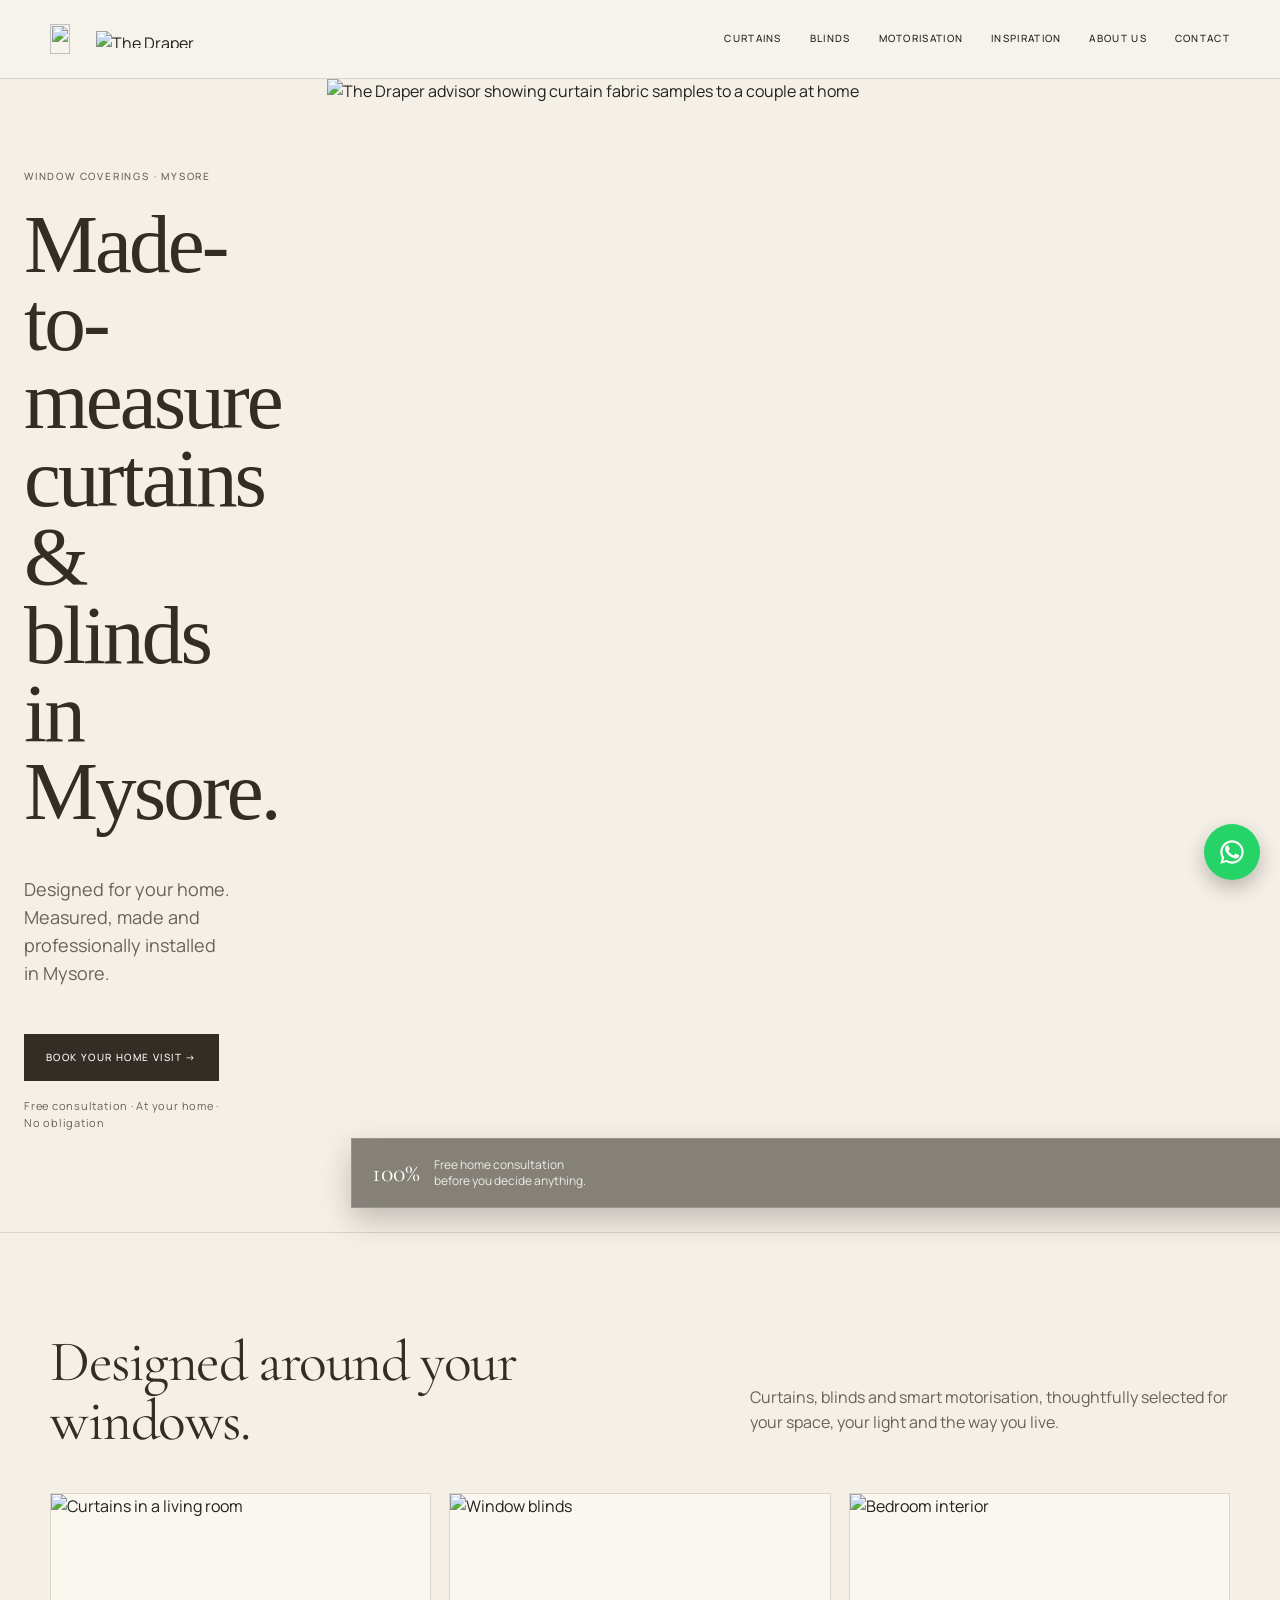
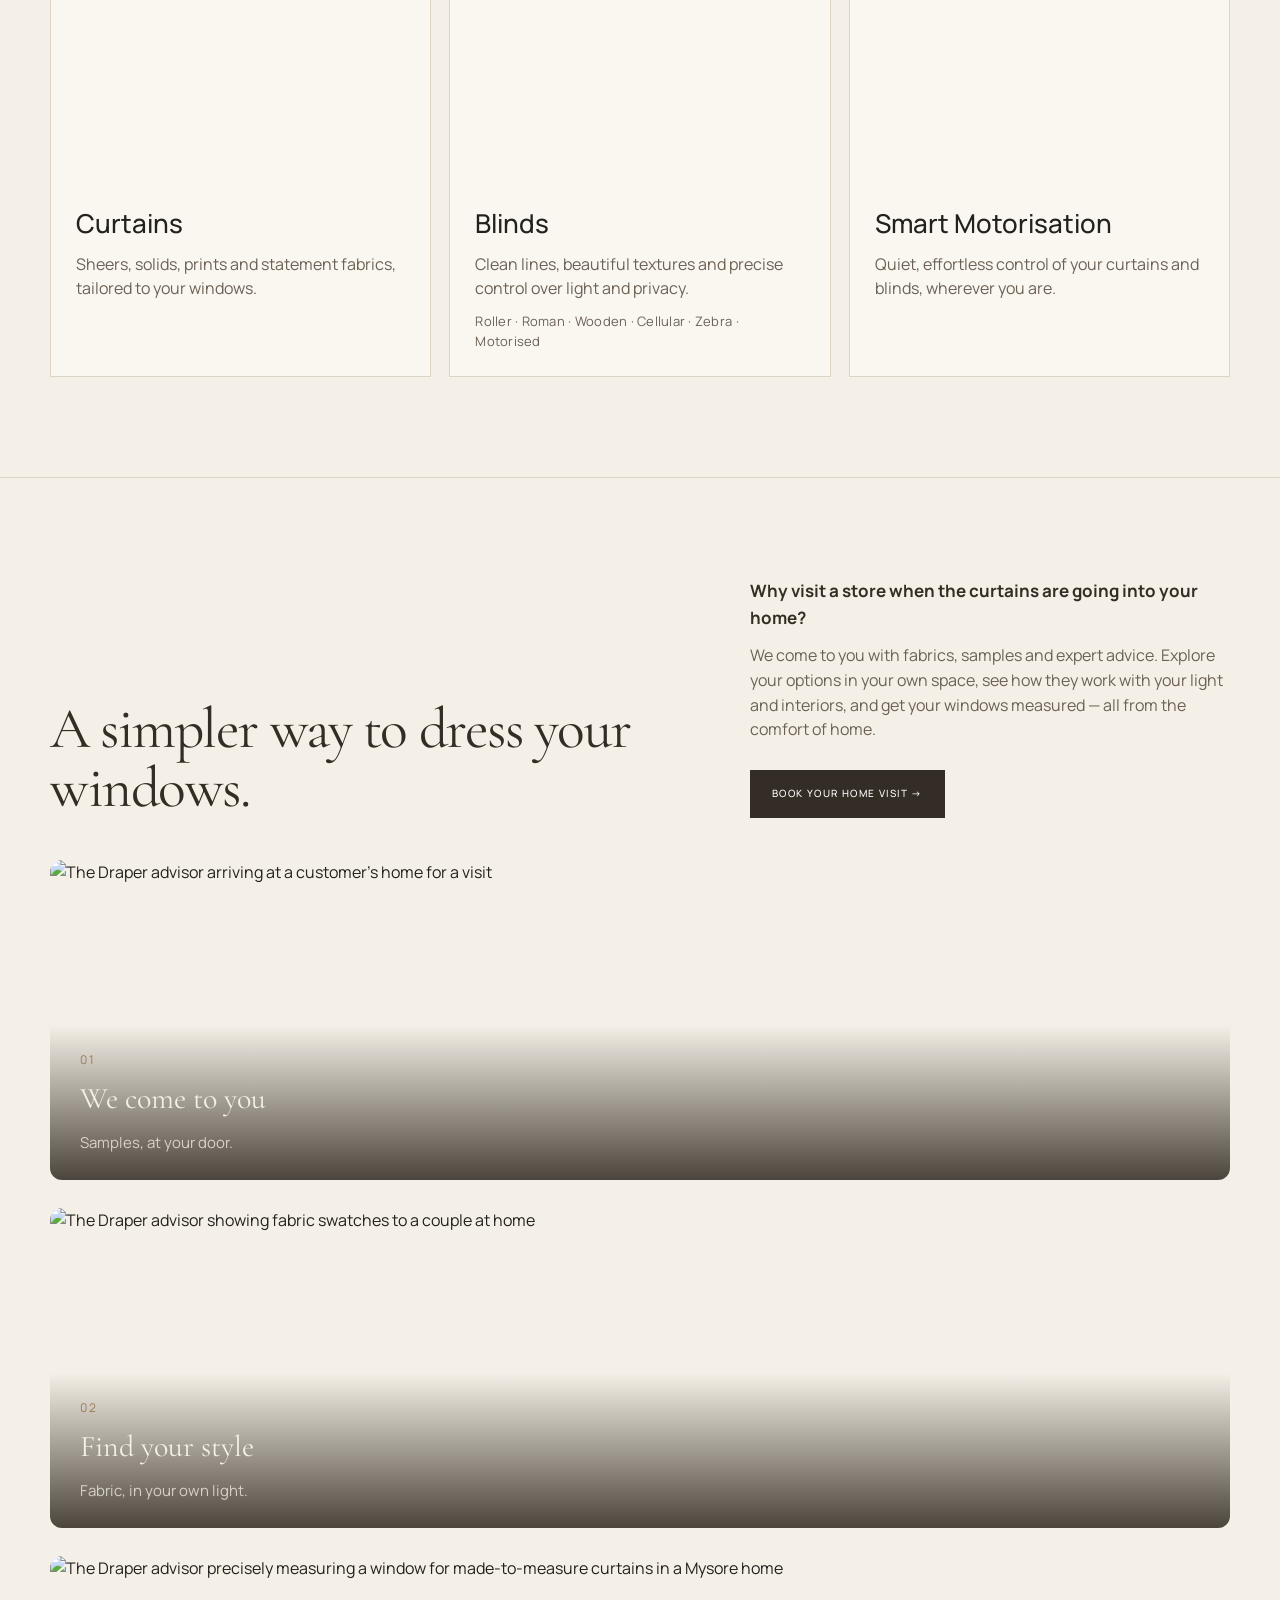
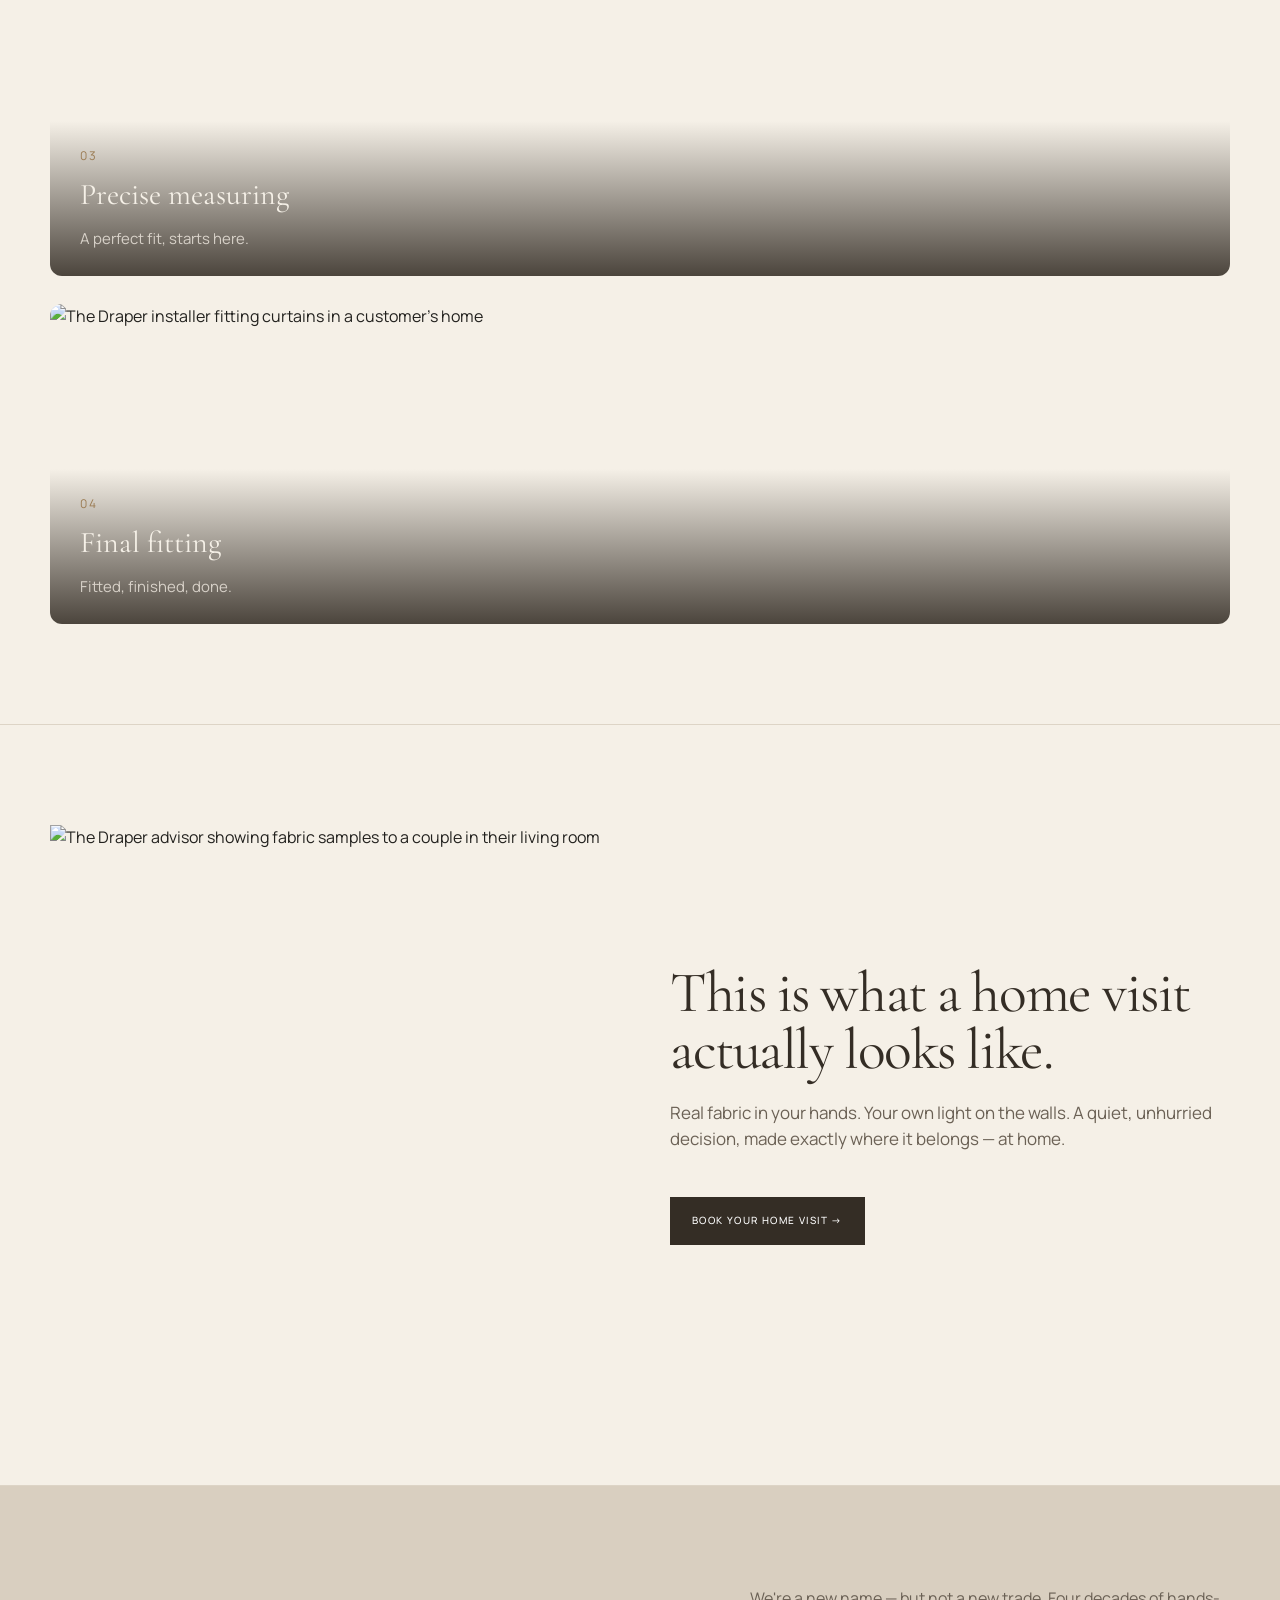
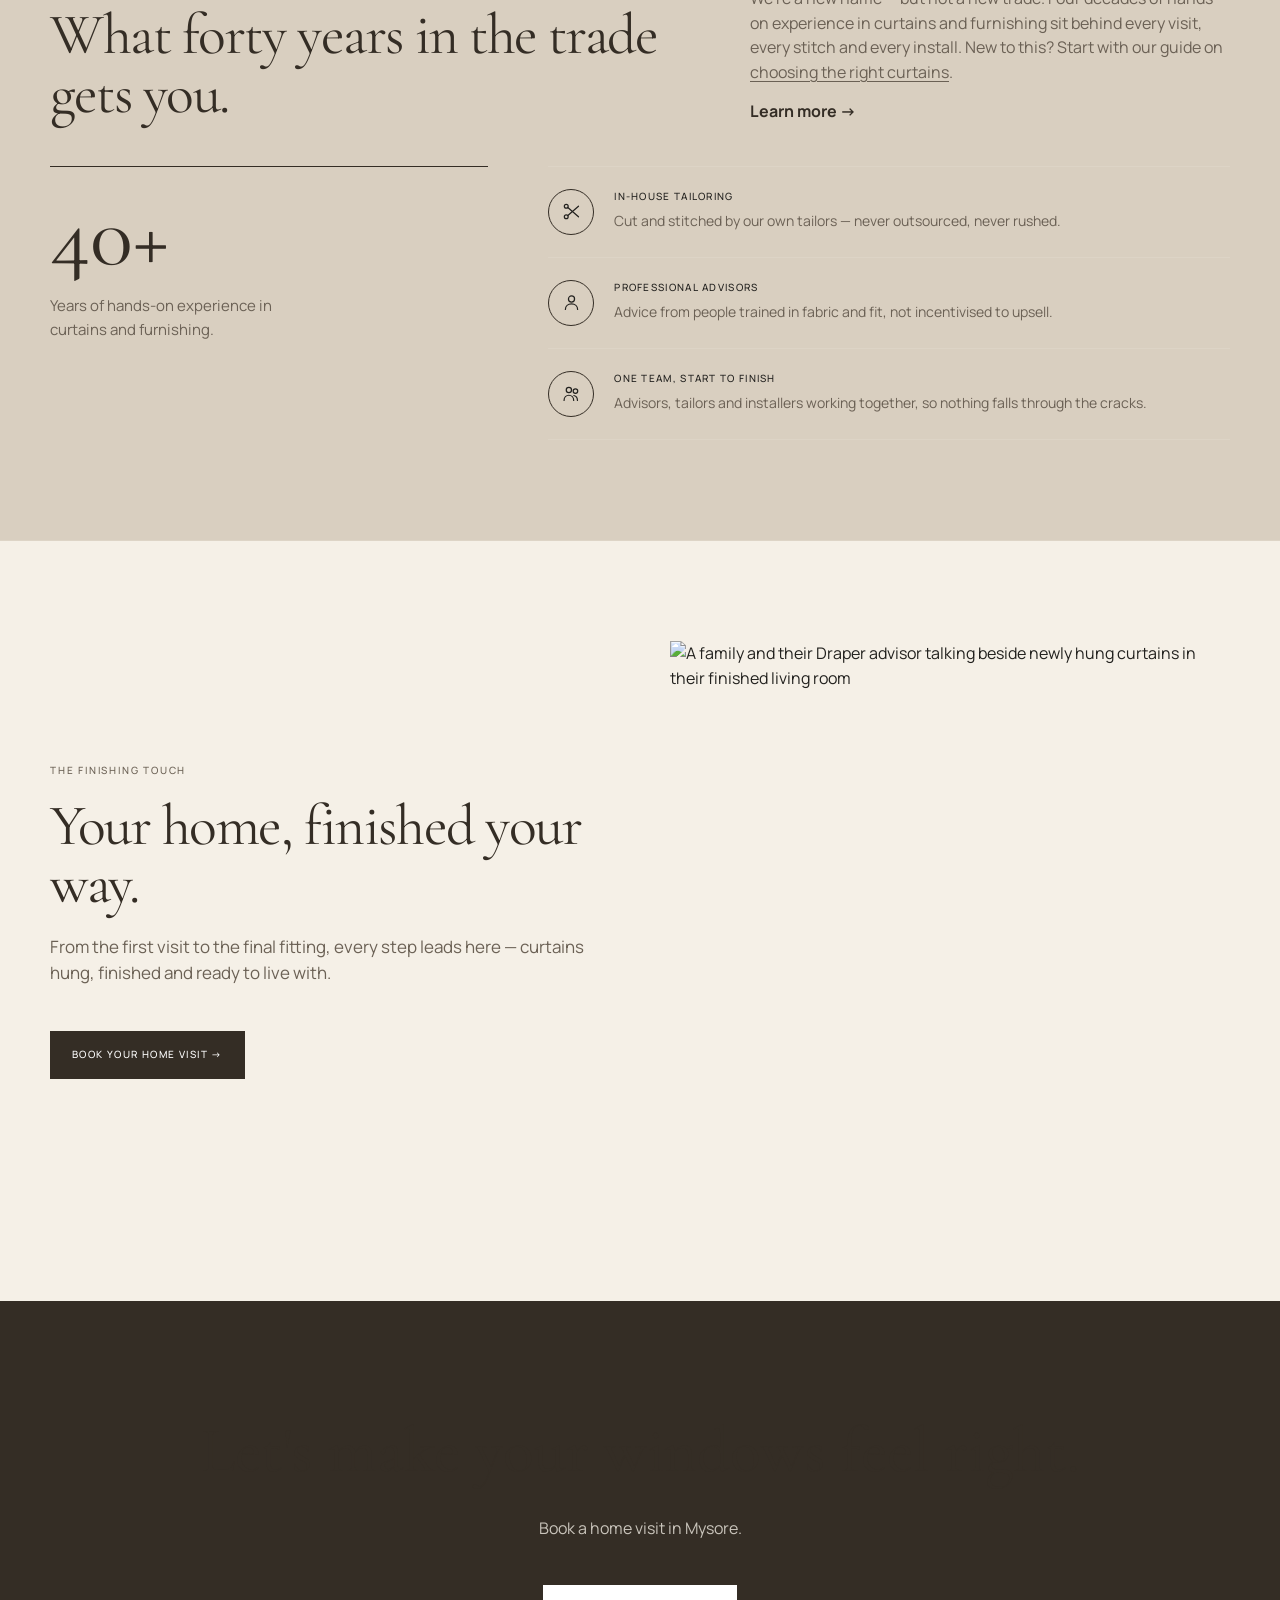
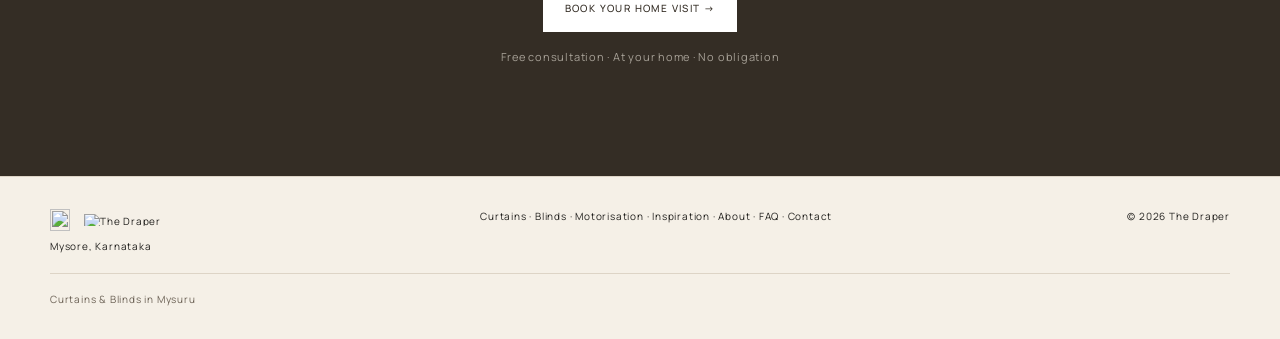
==== commit d63070fa: "Add Learn more link to inspiration and make mobile menu icon espresso Add a 'Learn more →' link afte" ====
--- a/index.html
+++ b/index.html
@@ -1,6 +1,6 @@
 <!doctype html><html lang="en"><head><script>(function(w,d,s,l,i){w[l]=w[l]||[];w[l].push({'gtm.start':new Date().getTime(),event:'gtm.js'});var f=d.getElementsByTagName(s)[0],j=d.createElement(s),dl=l!='dataLayer'?'&l='+l:'';j.async=true;j.src='https://www.googletagmanager.com/gtm.js?id='+i+dl;f.parentNode.insertBefore(j,f);})(window,document,'script','dataLayer','GTM-NSCXS6DN');</script><meta charset="utf-8"><meta name="viewport" content="width=device-width,initial-scale=1"><link rel="icon" type="image/png" href="images/favicon.png"><title>Made-to-measure curtains & blinds in Mysore | The Draper</title><meta name="description" content="Made-to-measure curtains, blinds and motorised window coverings for Mysore homes. Free home consultation, expert measuring and professional installation."><link rel="canonical" href="https://www.thedraper.in/"><meta property="og:type" content="website"><meta property="og:title" content="Made-to-measure curtains &amp; blinds in Mysore | The Draper"><meta property="og:description" content="Made-to-measure curtains, blinds and motorised window coverings for Mysore homes. Free home consultation, expert measuring and professional installation."><meta property="og:url" content="https://www.thedraper.in/"><meta property="og:image" content="https://www.thedraper.in/images/the-draper-homepage-hero.jpg"><meta name="twitter:card" content="summary_large_image"><meta name="twitter:title" content="Made-to-measure curtains &amp; blinds in Mysore | The Draper"><meta name="twitter:description" content="Made-to-measure curtains, blinds and motorised window coverings for Mysore homes. Free home consultation, expert measuring and professional installation."><meta name="twitter:image" content="https://www.thedraper.in/images/the-draper-homepage-hero.jpg"><link rel="preconnect" href="https://fonts.googleapis.com"><link rel="preconnect" href="https://fonts.gstatic.com" crossorigin><link href="https://fonts.googleapis.com/css2?family=Cormorant+Garamond:wght@400;500;600&family=Manrope:wght@300;400;500;600&display=swap" rel="stylesheet"><link rel="stylesheet" href="style.css"><script type="application/ld+json">{"@context":"https://schema.org","@type":"HomeAndConstructionBusiness","name":"The Draper","description":"Made-to-measure curtains, blinds and motorised window coverings for homes in Mysuru.","telephone":"+919886224170","address":{"@type":"PostalAddress","addressLocality":"Mysuru","addressRegion":"Karnataka","addressCountry":"IN"},"priceRange":"₹₹","areaServed":{"@type":"City","name":"Mysuru","containedInPlace":{"@type":"AdministrativeArea","name":"Karnataka"}},"url":"https://www.thedraper.in/","serviceType":["Curtains","Blinds","Motorisation"]}</script></head><body><noscript><iframe src="https://www.googletagmanager.com/ns.html?id=GTM-NSCXS6DN" height="0" width="0" style="display:none;visibility:hidden"></iframe></noscript><header><div class="container nav"><a class="logo" href="index.html"><img class="logo-mark" src="images/logo-icon.png" alt="" width="37" height="30"><img class="logo-word" src="images/logo-wordmark.png" alt="The Draper" width="143" height="17"></a><nav class="navlinks"><a href="curtains.html">CURTAINS</a><a href="blinds.html">BLINDS</a><a href="motorisation.html">MOTORISATION</a><a href="inspiration.html">INSPIRATION</a><a href="about.html">ABOUT US</a><a href="contact.html">CONTACT</a></nav><button class="menu" aria-label="Open menu" aria-expanded="false">☰</button></div><nav class="mobile-nav" aria-label="Mobile navigation"><a href="index.html">HOME</a><a href="curtains.html">CURTAINS</a><a href="blinds.html">BLINDS</a><a href="motorisation.html">MOTORISATION</a><a href="inspiration.html">INSPIRATION</a><a href="about.html">ABOUT US</a><a href="contact.html">CONTACT</a></nav></header><main><section class="hero"><div class="container hero-copy"><div class="eyebrow">Window coverings · Mysore</div><h1>Made-to-measure curtains & blinds in Mysore.</h1><p class="lead">Designed for your home. Measured, made and professionally installed in Mysore.</p><a class="btn" href="contact.html">BOOK YOUR HOME VISIT →</a><p class="btn-note">Free consultation · At your home · No obligation</p></div><div class="hero-img"><picture><source srcset="images/the-draper-homepage-hero.webp" type="image/webp"><img src="images/the-draper-homepage-hero.jpg" width="1365" height="768" alt="The Draper advisor showing curtain fabric samples to a couple at home" fetchpriority="high"></picture><div class="hero-badge"><div class="hero-badge-num">100%</div><div class="hero-badge-text">Free home consultation<br>before you decide anything.</div></div></div></section>
 <section class="section"><div class="container"><div class="section-head"><h2>Designed around your windows.</h2><p class="section-intro">Curtains, blinds and smart motorisation, thoughtfully selected for your space, your light and the way you live.</p></div><div class="cards"><a class="card" href="curtains.html"><img src="images/curtains-living-room.jpg" width="1536" height="1024" loading="lazy" alt="Curtains in a living room"><div class="card-body"><h3>Curtains</h3><p>Sheers, solids, prints and statement fabrics, tailored to your windows.</p></div></a><a class="card" href="blinds.html"><img src="images/blinds-roller-shade.jpg" width="1600" height="900" loading="lazy" alt="Window blinds"><div class="card-body"><h3>Blinds</h3><p>Clean lines, beautiful textures and precise control over light and privacy.</p><p>Roller · Roman · Wooden · Cellular · Zebra · Motorised</p></div></a><a class="card" href="motorisation.html"><img src="images/bedroom-window-treatment.jpg" width="1600" height="900" loading="lazy" alt="Bedroom interior"><div class="card-body"><h3>Smart Motorisation</h3><p>Quiet, effortless control of your curtains and blinds, wherever you are.</p></div></a></div></div></section>
 <section class="section"><div class="container"><div class="section-head"><h2>A simpler way to dress your windows.</h2><div class="section-intro"><p class="lede">Why visit a store when the curtains are going into your home?</p><p>We come to you with fabrics, samples and expert advice. Explore your options in your own space, see how they work with your light and interiors, and get your windows measured — all from the comfort of home.</p><a class="btn" href="contact.html">BOOK YOUR HOME VISIT →</a></div></div><div class="process-list"><div class="process-item"><div class="process-photo"><img src="images/process-visit.jpg" width="1211" height="880" loading="lazy" alt="The Draper advisor arriving at a customer's home for a visit"><div class="process-overlay"><span class="process-num">01</span><h3 class="process-title">We come to you</h3><p class="process-sub">Samples, at your door.</p></div></div></div><div class="process-item"><div class="process-photo"><img src="images/process-design.jpg" width="1376" height="768" loading="lazy" alt="The Draper advisor showing fabric swatches to a couple at home"><div class="process-overlay"><span class="process-num">02</span><h3 class="process-title">Find your style</h3><p class="process-sub">Fabric, in your own light.</p></div></div></div><div class="process-item"><div class="process-photo"><img src="images/process-measure.jpg" width="1280" height="715" loading="lazy" alt="The Draper advisor precisely measuring a window for made-to-measure curtains in a Mysore home"><div class="process-overlay"><span class="process-num">03</span><h3 class="process-title">Precise measuring</h3><p class="process-sub">A perfect fit, starts here.</p></div></div></div><div class="process-item"><div class="process-photo"><img src="images/process-install.jpg" width="1678" height="937" loading="lazy" alt="The Draper installer fitting curtains in a customer's home"><div class="process-overlay"><span class="process-num">04</span><h3 class="process-title">Final fitting</h3><p class="process-sub">Fitted, finished, done.</p></div></div></div></div></div></section>
-<section class="section"><div class="container feature"><picture><source srcset="images/the-draper-consultation.webp" type="image/webp"><img src="images/the-draper-consultation.jpg" width="1024" height="1024" loading="lazy" alt="The Draper advisor showing fabric samples to a couple in their living room"></picture><div class="feature-copy"><h2>This is what a home visit actually looks like.</h2><p>Real fabric in your hands. Your own light on the walls. A quiet, unhurried decision, made exactly where it belongs — at home.</p><a class="btn" href="contact.html">BOOK YOUR HOME VISIT →</a></div></div></section><section class="section trust"><div class="container"><div class="section-head"><h2>What forty years in the trade gets you.</h2><p class="section-intro">We're a new name — but not a new trade. Four decades of hands-on experience in curtains and furnishing sit behind every visit, every stitch and every install. New to this? Start with our guide on <a href="choosing-the-right-curtains.html">choosing the right curtains</a>.</p></div><div class="trust-layout"><div class="trust-stat"><div class="trust-stat-num">40+</div><div class="trust-stat-label">Years of hands-on experience in curtains and furnishing.</div></div><div class="trust-list"><div class="trust-row"><div class="trust-icon"><svg viewBox="0 0 24 24" fill="none" stroke="currentColor" stroke-width="1.4" stroke-linecap="round" stroke-linejoin="round"><circle cx="6" cy="6" r="2.2"/><circle cx="6" cy="18" r="2.2"/><line x1="7.8" y1="7.4" x2="20" y2="18"/><line x1="7.8" y1="16.6" x2="20" y2="6"/></svg></div><div><b>IN-HOUSE TAILORING</b><span>Cut and stitched by our own tailors — never outsourced, never rushed.</span></div></div><div class="trust-row"><div class="trust-icon"><svg viewBox="0 0 24 24" fill="none" stroke="currentColor" stroke-width="1.4" stroke-linecap="round" stroke-linejoin="round"><circle cx="12" cy="8" r="3.5"/><path d="M5 20c0-4 3-6.5 7-6.5s7 2.5 7 6.5"/></svg></div><div><b>PROFESSIONAL ADVISORS</b><span>Advice from people trained in fabric and fit, not incentivised to upsell.</span></div></div><div class="trust-row"><div class="trust-icon"><svg viewBox="0 0 24 24" fill="none" stroke="currentColor" stroke-width="1.4" stroke-linecap="round" stroke-linejoin="round"><circle cx="9" cy="8" r="3"/><circle cx="16.5" cy="9.2" r="2.6"/><path d="M3.5 20c0-3.5 2.5-6 5.5-6s5.5 2.5 5.5 6"/><path d="M14.7 14.3c2.4.5 4.1 2.5 4.1 5.7"/></svg></div><div><b>ONE TEAM, START TO FINISH</b><span>Advisors, tailors and installers working together, so nothing falls through the cracks.</span></div></div></div></div></div></section>
+<section class="section"><div class="container feature"><picture><source srcset="images/the-draper-consultation.webp" type="image/webp"><img src="images/the-draper-consultation.jpg" width="1024" height="1024" loading="lazy" alt="The Draper advisor showing fabric samples to a couple in their living room"></picture><div class="feature-copy"><h2>This is what a home visit actually looks like.</h2><p>Real fabric in your hands. Your own light on the walls. A quiet, unhurried decision, made exactly where it belongs — at home.</p><a class="btn" href="contact.html">BOOK YOUR HOME VISIT →</a></div></div></section><section class="section trust"><div class="container"><div class="section-head"><h2>What forty years in the trade gets you.</h2><div class="section-intro"><p>We're a new name — but not a new trade. Four decades of hands-on experience in curtains and furnishing sit behind every visit, every stitch and every install. New to this? Start with our guide on <a href="choosing-the-right-curtains.html">choosing the right curtains</a>.</p><a class="choice-link" href="inspiration.html">Learn more →</a></div></div><div class="trust-layout"><div class="trust-stat"><div class="trust-stat-num">40+</div><div class="trust-stat-label">Years of hands-on experience in curtains and furnishing.</div></div><div class="trust-list"><div class="trust-row"><div class="trust-icon"><svg viewBox="0 0 24 24" fill="none" stroke="currentColor" stroke-width="1.4" stroke-linecap="round" stroke-linejoin="round"><circle cx="6" cy="6" r="2.2"/><circle cx="6" cy="18" r="2.2"/><line x1="7.8" y1="7.4" x2="20" y2="18"/><line x1="7.8" y1="16.6" x2="20" y2="6"/></svg></div><div><b>IN-HOUSE TAILORING</b><span>Cut and stitched by our own tailors — never outsourced, never rushed.</span></div></div><div class="trust-row"><div class="trust-icon"><svg viewBox="0 0 24 24" fill="none" stroke="currentColor" stroke-width="1.4" stroke-linecap="round" stroke-linejoin="round"><circle cx="12" cy="8" r="3.5"/><path d="M5 20c0-4 3-6.5 7-6.5s7 2.5 7 6.5"/></svg></div><div><b>PROFESSIONAL ADVISORS</b><span>Advice from people trained in fabric and fit, not incentivised to upsell.</span></div></div><div class="trust-row"><div class="trust-icon"><svg viewBox="0 0 24 24" fill="none" stroke="currentColor" stroke-width="1.4" stroke-linecap="round" stroke-linejoin="round"><circle cx="9" cy="8" r="3"/><circle cx="16.5" cy="9.2" r="2.6"/><path d="M3.5 20c0-3.5 2.5-6 5.5-6s5.5 2.5 5.5 6"/><path d="M14.7 14.3c2.4.5 4.1 2.5 4.1 5.7"/></svg></div><div><b>ONE TEAM, START TO FINISH</b><span>Advisors, tailors and installers working together, so nothing falls through the cracks.</span></div></div></div></div></div></section>
 <section class="section"><div class="container feature"><div class="feature-copy"><div class="eyebrow">The finishing touch</div><h2>Your home, finished your way.</h2><p>From the first visit to the final fitting, every step leads here — curtains hung, finished and ready to live with.</p><a class="btn" href="contact.html">BOOK YOUR HOME VISIT →</a></div><picture><source srcset="images/the-draper-handover.webp" type="image/webp"><img src="images/the-draper-handover.jpg" width="1376" height="768" loading="lazy" alt="A family and their Draper advisor talking beside newly hung curtains in their finished living room"></picture></div></section>
 <section class="cta"><h2>Let's make your windows feel right.</h2><p>Book a home visit in Mysore.</p><a class="btn" href="contact.html">BOOK YOUR HOME VISIT →</a><p class="btn-note">Free consultation · At your home · No obligation</p></section></main><footer><div class="container footerrow"><div><div class="footer-brand"><img class="logo-mark" src="images/logo-icon.png" alt="" width="27" height="22"><img class="logo-word" src="images/logo-wordmark.png" alt="The Draper" width="101" height="12"></div>Mysore, Karnataka</div><div><a href="curtains.html">Curtains</a> · <a href="blinds.html">Blinds</a> · <a href="motorisation.html">Motorisation</a> · <a href="inspiration.html">Inspiration</a> · <a href="about.html">About</a> · <a href="faq.html">FAQ</a> · <a href="contact.html">Contact</a></div><div>© 2026 The Draper</div></div><div class="container footer-local"><a href="curtain-blinds-mysore.html">Curtains &amp; Blinds in Mysuru</a></div></footer><a class="whatsapp" href="https://wa.me/919886224170?text=Hi%20The%20Draper%2C%20I%27d%20like%20to%20book%20a%20home%20visit." target="_blank" rel="noopener" aria-label="Chat with The Draper on WhatsApp"><svg viewBox="0 0 24 24" fill="#fff" aria-hidden="true"><path d="M17.472 14.382c-.297-.149-1.758-.867-2.03-.967-.273-.099-.471-.148-.67.15-.197.297-.767.966-.94 1.164-.173.199-.347.223-.644.075-.297-.15-1.255-.463-2.39-1.475-.883-.788-1.48-1.761-1.653-2.059-.173-.297-.018-.458.13-.606.134-.133.298-.347.446-.52.149-.174.198-.298.298-.497.099-.198.05-.371-.025-.52-.075-.149-.669-1.612-.916-2.207-.242-.579-.487-.5-.669-.51-.173-.008-.371-.01-.57-.01-.198 0-.52.074-.792.372-.272.297-1.04 1.016-1.04 2.479 0 1.462 1.065 2.875 1.213 3.074.149.198 2.096 3.2 5.077 4.487.709.306 1.262.489 1.694.625.712.227 1.36.195 1.871.118.571-.085 1.758-.719 2.006-1.413.248-.694.248-1.289.173-1.413-.074-.124-.272-.198-.57-.347z"/><path d="M12.001 2c-5.514 0-10 4.486-10 10 0 1.764.464 3.49 1.345 5.007L2 22l5.117-1.334A9.953 9.953 0 0012 22c5.514 0 10-4.486 10-10S17.515 2 12.001 2zm0 18.15a8.13 8.13 0 01-4.144-1.14l-.297-.176-3.037.792.812-2.958-.192-.304a8.14 8.14 0 01-1.243-4.364c0-4.494 3.656-8.15 8.151-8.15 4.494 0 8.15 3.656 8.15 8.15 0 4.495-3.656 8.15-8.15 8.15z"/></svg></a><script src="script.js"></script></body></html>
--- a/style.css
+++ b/style.css
@@ -1,10 +1,12 @@
 :root{--paper:#f5f0e7;--warm:#d9cfc0;--sand:#b7a796;--ink:#342d25;--charcoal:#22211e;--muted:#6b6155;--line:#ddd4c6;--white:#faf7f1;--olive:#45483a;--brass:#9b7b52;--font-display:'Cormorant Garamond',Georgia,'Times New Roman',serif;--font-sans:'Manrope',Arial,Helvetica,sans-serif}
 *{box-sizing:border-box}html{scroll-behavior:smooth}body{margin:0;background:var(--paper);color:var(--charcoal);font-family:var(--font-sans);line-height:1.55}a{color:inherit;text-decoration:none}img{display:block;width:100%;height:auto;object-fit:cover}button,.btn,input,select,textarea{font:inherit}.container{width:min(1180px,calc(100% - 48px));margin:auto}
-header{position:sticky;top:0;z-index:50;background:rgba(246,243,237,.94);backdrop-filter:blur(10px);border-bottom:1px solid var(--line)}.nav{height:78px;display:flex;align-items:center;justify-content:space-between}.logo{display:flex;align-items:center;gap:9px}.logo .logo-mark{height:30px;width:auto;display:block}.logo .logo-word{height:17px;width:auto;display:block}.navlinks{display:flex;gap:28px;font-size:10px;letter-spacing:.13em;font-weight:500}.navlinks a:hover{color:var(--olive);opacity:1}.menu{display:none;border:0;background:transparent;font-size:24px;padding:10px;margin:-10px;line-height:1}.mobile-nav{display:none}
+header{position:sticky;top:0;z-index:50;background:rgba(246,243,237,.94);backdrop-filter:blur(10px);border-bottom:1px solid var(--line)}.nav{height:78px;display:flex;align-items:center;justify-content:space-between}.logo{display:flex;align-items:center;gap:9px}.logo .logo-mark{height:30px;width:auto;display:block}.logo .logo-word{height:17px;width:auto;display:block}.navlinks{display:flex;gap:28px;font-size:10px;letter-spacing:.13em;font-weight:500}.navlinks a:hover{color:var(--olive);opacity:1}.menu{display:none;border:0;background:transparent;color:var(--ink);font-size:24px;padding:10px;margin:-10px;line-height:1}.mobile-nav{display:none}
 .hero{min-height:calc(100vh - 78px);display:grid;grid-template-columns:1fr 1fr}.hero-copy{display:flex;flex-direction:column;justify-content:center;padding:90px 70px 90px 0}.eyebrow{font-size:10px;letter-spacing:.18em;text-transform:uppercase;color:var(--muted);font-weight:500;margin-bottom:20px}.hero h1,.pagehero h1{font-family:Georgia,'Times New Roman',serif;font-weight:400;color:var(--ink)}.section h2,.feature-copy h2,.cta h2{font-family:var(--font-display);font-weight:400;color:var(--ink)}.hero h1{font-size:clamp(52px,6.5vw,92px);line-height:.94;margin:0 0 28px;letter-spacing:-.035em}.lead{font-size:18px;color:var(--muted);max-width:550px}.btn{display:inline-flex;align-items:center;justify-content:center;width:max-content;padding:15px 21px;background:var(--ink);color:#fff;font-size:10px;font-weight:500;letter-spacing:.14em;margin-top:28px;border:1px solid var(--ink);transition:.2s}.btn:hover{background:transparent;color:var(--olive);border-color:var(--olive)}.btn.light{background:#fff;color:var(--ink);border-color:#fff}.btn.light:hover{background:transparent;color:#fff}.hero-img{min-height:620px;position:relative}.hero-img img{height:100%;min-height:620px;object-position:75% center}.hero-badge{position:absolute;left:24px;bottom:24px;right:24px;background:rgba(20,18,15,.5);backdrop-filter:blur(14px) saturate(160%);-webkit-backdrop-filter:blur(14px) saturate(160%);padding:18px 20px;display:flex;align-items:center;gap:14px;border:1px solid rgba(255,255,255,.16);box-shadow:0 12px 30px rgba(0,0,0,.22)}.hero-badge-num{font-family:var(--font-display);font-size:26px;line-height:1;white-space:nowrap;color:#fff}.hero-badge-text{font-size:12px;color:rgba(255,255,255,.85);line-height:1.35}
-.section{padding:100px 0;border-top:1px solid var(--line)}.section-head{display:flex;justify-content:space-between;align-items:end;gap:40px;margin-bottom:42px}.section h2{font-size:clamp(38px,4.5vw,60px);line-height:1.02;margin:0;letter-spacing:-.025em}.section-intro{max-width:480px;color:var(--muted)}.section-intro .lede{color:var(--ink);font-weight:700;font-size:17px;margin:0 0 12px}.section-intro p{margin:0 0 12px}.section-intro p:last-of-type{margin-bottom:0}.cards{display:grid;grid-template-columns:repeat(3,1fr);gap:18px}.card{background:var(--white);border:1px solid var(--line);transition:transform .2s,box-shadow .2s}.card:hover{transform:translateY(-3px);box-shadow:0 15px 35px #0000000c}.card img{aspect-ratio:4/3}.card-body{padding:25px}.card h3{font-family:var(--font-sans);font-size:26px;font-weight:500;margin:0 0 8px}.card p{color:var(--muted);margin:0}.card p+p{margin-top:10px;font-size:13px;letter-spacing:.02em}
+.section{padding:100px 0;border-top:1px solid var(--line)}.section-head{display:flex;justify-content:space-between;align-items:end;gap:40px;margin-bottom:42px}.section h2{font-size:clamp(38px,4.5vw,60px);line-height:1.02;margin:0;letter-spacing:-.025em}.section-intro{max-width:480px;color:var(--muted)}.section-intro p a:not(.btn){text-decoration:underline;text-underline-offset:3px}.section-intro .choice-link{display:inline-block;color:var(--ink);font-weight:700;margin-top:14px}.section-intro .lede{color:var(--ink);font-weight:700;font-size:17px;margin:0 0 12px}.section-intro p{margin:0 0 12px}.section-intro p:last-of-type{margin-bottom:0}.cards{display:grid;grid-template-columns:repeat(3,1fr);gap:18px}.card{background:var(--white);border:1px solid var(--line);transition:transform .2s,box-shadow .2s}.card:hover{transform:translateY(-3px);box-shadow:0 15px 35px #0000000c}.card img{aspect-ratio:4/3}.card-body{padding:25px}.card h3{font-family:var(--font-sans);font-size:26px;font-weight:500;margin:0 0 8px}.card p{color:var(--muted);margin:0}.card p+p{margin-top:10px;font-size:13px;letter-spacing:.02em}
 .number-grid{display:grid;grid-template-columns:repeat(4,1fr);gap:20px}.process-list{display:flex;flex-direction:column;gap:28px}.process-photo{position:relative;border-radius:12px;overflow:hidden}.process-photo img{width:100%;height:320px;object-fit:cover;object-position:top;display:block}.process-overlay{position:absolute;left:0;right:0;bottom:0;padding:26px 30px;background:linear-gradient(to top,rgba(52,45,37,.88),rgba(52,45,37,0))}.process-num{display:block;font-size:12px;letter-spacing:.2em;color:var(--brass)}.process-title{font-family:var(--font-display);font-weight:400;font-size:30px;color:var(--paper);margin:6px 0 0}.process-sub{margin:8px 0 0;font-size:15px;color:rgba(244,237,228,.78)}.step{background:var(--white);border:1px solid var(--line);padding-bottom:30px}.step-media{position:relative}.step-media img{aspect-ratio:4/3;display:block}.step-body{padding:40px 26px 0}.step-body b{font-size:10px;letter-spacing:.15em;color:var(--muted)}.step-body h3{font-family:var(--font-display);font-weight:400;font-size:26px;margin:14px 0 10px;color:var(--ink)}.step-body p{color:var(--muted);margin:0}.step-body .tagline{color:var(--ink);font-weight:700;font-size:15px;margin:0 0 8px}.step-icon{position:absolute;left:22px;bottom:-24px;width:56px;height:56px;border-radius:50%;background:var(--ink);color:#fff;display:flex;align-items:center;justify-content:center;border:4px solid var(--white)}.step-icon svg{width:24px;height:24px;display:block}.trust-icon,.choice-icon{width:46px;height:46px;border-radius:50%;border:1px solid var(--ink);display:flex;align-items:center;justify-content:center;margin-bottom:16px}.trust-icon svg,.choice-icon svg{width:21px;height:21px;display:block}
 .trust{background:var(--warm)}.trust-layout{display:grid;grid-template-columns:.9fr 1.4fr;gap:60px;margin-top:6px}.trust-stat{border-top:1px solid var(--ink);padding-top:24px}.trust-stat-num{font-family:var(--font-display);font-weight:400;font-size:clamp(60px,7vw,96px);line-height:1;margin-bottom:14px;color:var(--ink)}.trust-stat-label{color:var(--muted);font-size:15px;max-width:230px}.trust-list{display:flex;flex-direction:column}.trust-row{display:flex;gap:20px;align-items:flex-start;padding:22px 0;border-top:1px solid var(--line)}.trust-row:last-child{border-bottom:1px solid var(--line)}.trust-row .trust-icon{margin-bottom:0}.trust-row b{display:block;font-size:10px;letter-spacing:.13em;font-weight:500;margin-bottom:6px}.trust-row span{display:block;color:var(--muted);font-size:14px}.cta{background:var(--ink);color:#fff;text-align:center;padding:100px 20px}.cta h2{font-size:clamp(40px,5vw,68px);margin:0}.cta p{color:#c9c4bb}.cta .btn{background:#fff;color:var(--ink);border-color:#fff}.btn-note{display:block;font-size:11px;letter-spacing:.07em;color:var(--muted);margin-top:16px}.cta .btn-note{color:#a7a197}
 footer{padding:32px 0;border-top:1px solid var(--line);font-size:10px;letter-spacing:.08em}.footer-brand{display:flex;align-items:center;gap:7px;margin-bottom:8px}.footer-brand .logo-mark{height:22px;width:auto;display:block}.footer-brand .logo-word{height:12px;width:auto;display:block}.footerrow{display:flex;justify-content:space-between;gap:25px}.footerrow a:hover{text-decoration:underline}.footer-local{margin-top:18px;padding-top:18px;border-top:1px solid var(--line);color:var(--muted);font-size:10px}.footer-local a:hover{text-decoration:underline}.whatsapp{position:fixed;right:20px;bottom:20px;width:56px;height:56px;border-radius:50%;background:#25d366;display:flex;align-items:center;justify-content:center;z-index:40;box-shadow:0 8px 20px rgba(0,0,0,.25);transition:transform .2s}.whatsapp:hover{transform:scale(1.07)}.whatsapp svg{width:28px;height:28px;display:block}
-.pagehero{padding:105px 0 70px;border-bottom:1px solid var(--line)}.pagehero h1{font-size:clamp(52px,7vw,94px);line-height:.93;margin:0 0 24px;max-width:1000px;letter-spacing:-.035em}.pagehero p{font-size:18px;color:var(--muted);max-width:650px}.category-grid{display:grid;grid-template-columns:repeat(3,1fr);gap:18px}.category{border-top:1px solid var(--ink);padding:22px 0 30px}.category h3{font-family:var(--font-sans);font-weight:500;font-size:26px;margin:0 0 8px}.category p{color:var(--muted);margin:0}.feature{display:grid;grid-template-columns:1fr 1fr;gap:60px;align-items:center}.feature-spaced{margin-bottom:60px}.type-head{margin-bottom:30px}.type-head h3{font-family:var(--font-sans);font-weight:500;font-size:28px;margin:0 0 8px}.type-head p{color:var(--muted);margin:0}.type-head-spaced{margin-top:70px}.category-grid-4{grid-template-columns:repeat(4,1fr)}.category-grid-2{grid-template-columns:repeat(2,1fr)}.choice-grid{display:grid;grid-template-columns:repeat(2,1fr);gap:20px;border-top:1px solid var(--line);padding-top:36px}.choice-card{display:block;border:1px solid var(--line);background:var(--white);padding:30px 26px;transition:transform .2s,box-shadow .2s}a.choice-card:hover{transform:translateY(-3px);box-shadow:0 15px 35px #0000000c}.choice-card h4{font-family:var(--font-sans);font-weight:500;font-size:24px;margin:0 0 10px}.choice-card p{color:var(--muted);margin:0}.choice-card .choice-link{display:block;color:var(--ink);font-weight:700;margin-top:14px}.feature img{aspect-ratio:1/1}.feature img.advisor-photo{aspect-ratio:3/4}.feature video{width:100%;display:block;aspect-ratio:9/16;object-fit:cover;background:#000;max-height:520px;margin:0 auto}.feature-copy h2{font-size:clamp(42px,4.5vw,62px);line-height:1;margin:0 0 20px}.feature-copy h3{font-family:var(--font-sans);font-weight:500;font-size:26px;line-height:1.1;margin:0 0 10px;color:var(--ink)}.feature-copy p{color:var(--muted);font-size:17px}.pull-quote{font-family:var(--font-display);font-weight:400;font-size:clamp(22px,2.4vw,30px);line-height:1.35;color:var(--ink);border-left:3px solid var(--ink);padding:2px 0 2px 22px;margin:26px 0}.sr-only{position:absolute;width:1px;height:1px;padding:0;margin:-1px;overflow:hidden;clip:rect(0,0,0,0);white-space:nowrap;border:0}.faq{max-width:850px}.faq-item{border-top:1px solid var(--line)}.faq-item:last-child{border-bottom:1px solid var(--line)}.faq-item h3{margin:0}.faq-q{display:flex;align-items:center;justify-content:space-between;gap:24px;width:100%;padding:24px 2px;background:none;border:0;text-align:left;font-family:var(--font-display);font-size:22px;line-height:1.35;color:var(--ink);cursor:pointer;-webkit-tap-highlight-color:transparent}.faq-q:focus-visible{outline:2px solid var(--ink);outline-offset:6px}.faq-icon{flex:none;position:relative;width:16px;height:16px}.faq-icon::before,.faq-icon::after{content:"";position:absolute;top:50%;left:50%;background:var(--ink);transform:translate(-50%,-50%)}.faq-icon::before{width:16px;height:1.5px}.faq-icon::after{width:1.5px;height:16px;transition:transform .25s ease}.faq-q[aria-expanded="true"] .faq-icon::after{transform:translate(-50%,-50%) scaleY(0)}.faq-a{display:grid;grid-template-rows:0fr;transition:grid-template-rows .3s ease}.faq-a.is-open{grid-template-rows:1fr}.faq-a>div{overflow:hidden}.faq-a p{margin:0 0 26px;color:var(--muted);font-size:16px;line-height:1.75;max-width:640px}.reassurance{border-top:1px solid var(--line);padding:36px 0;text-align:center}.reassurance p{margin:0;font-size:12px;letter-spacing:.12em;text-transform:uppercase;color:var(--muted)}.form{display:grid;grid-template-columns:1fr 1fr;gap:18px;max-width:900px}.field{display:flex;flex-direction:column;gap:7px}.field.full{grid-column:1/-1}.field label{font-size:10px;letter-spacing:.1em;text-transform:uppercase;font-weight:500}.field input,.field textarea,.field select{padding:14px 15px;border:1px solid var(--line);background:var(--white);color:var(--ink);outline:none}.field input:focus,.field textarea:focus,.field select:focus{border-color:var(--ink)}.field textarea{min-height:140px;resize:vertical}.form .btn{cursor:pointer}.notice{padding:18px;background:var(--warm);margin-top:18px}.articles{display:grid;grid-template-columns:repeat(3,1fr);gap:18px}.article{display:block;background:var(--white);border:1px solid var(--line);transition:transform .2s,box-shadow .2s}a.article:hover{transform:translateY(-3px);box-shadow:0 15px 35px #0000000c}.article img{aspect-ratio:16/10}.article div{padding:22px}.article h3{font-family:var(--font-sans);font-weight:500;font-size:23px;margin:0 0 8px}.article p{color:var(--muted);margin:0}.pillrow{display:flex;flex-wrap:wrap;gap:8px;margin-top:25px}.pill{border:1px solid var(--line);padding:8px 12px;font-size:10px;letter-spacing:.07em}.localbox{background:var(--warm);padding:30px;margin-top:50px}.localbox h3{font-family:var(--font-sans);font-weight:500;font-size:25px;margin:0 0 8px}.post-meta{font-size:10px;letter-spacing:.14em;text-transform:uppercase;color:var(--muted);margin-bottom:18px}.post{max-width:720px}.post .lede{font-size:19px;color:var(--ink);margin:0 0 30px}.post h2{font-family:var(--font-display);font-weight:400;font-size:32px;margin:44px 0 16px;color:var(--ink)}.post h2:first-of-type{margin-top:0}.post p{color:var(--muted);font-size:16px;line-height:1.75;margin:0 0 18px}.post ul{margin:0 0 18px;padding-left:20px;color:var(--muted);font-size:16px;line-height:1.75}.post li{margin-bottom:8px}.post-hero-img{aspect-ratio:16/9;margin-bottom:10px}.section-note{margin-top:25px;color:var(--muted)}
-@media(max-width:800px){.container{width:min(100% - 32px,680px)}.nav{height:68px}.navlinks{display:none}.menu{display:block}.mobile-nav{position:absolute;top:68px;left:0;right:0;background:var(--paper);border-bottom:1px solid var(--line);padding:18px 16px}.mobile-nav.open{display:grid;gap:0}.mobile-nav a{padding:15px 0;border-bottom:1px solid var(--line);font-size:11px;letter-spacing:.12em}.hero{grid-template-columns:1fr}.hero-copy{padding:65px 0 45px}.hero-img,.hero-img img{min-height:430px}.hero-badge{left:14px;right:82px;bottom:14px;padding:14px 16px}.hero-badge-num{font-size:21px}.cards,.category-grid,.articles,.choice-grid,.number-grid{grid-template-columns:1fr}.process-photo img{height:240px}.process-title{font-size:24px}.process-list{gap:22px}.trust-layout{grid-template-columns:1fr;gap:34px}.feature{grid-template-columns:1fr;gap:30px}.form{grid-template-columns:1fr}.field.full{grid-column:auto}.footerrow{flex-direction:column}.section{padding:52px 0}.section-head{display:block}.section-intro{margin-top:18px}.whatsapp{right:16px;bottom:16px;width:50px;height:50px}.whatsapp svg{width:25px;height:25px}.pagehero{padding:75px 0 55px}.field label{font-size:11px}.trust-row span{font-size:15px}.trust-stat-label{font-size:16px}.pull-quote{margin:18px 0;padding-left:16px}}
+.pagehero{padding:105px 0 70px;border-bottom:1px solid var(--line)}.pagehero h1{font-size:clamp(52px,7vw,94px);line-height:.93;margin:0 0 24px;max-width:1000px;letter-spacing:-.035em}.pagehero p{font-size:18px;color:var(--muted);max-width:650px}.category-grid{display:grid;grid-template-columns:repeat(3,1fr);gap:18px}.category{border-top:1px solid var(--ink);padding:22px 0 30px}.category h3{font-family:var(--font-sans);font-weight:500;font-size:26px;margin:0 0 8px}.category p{color:var(--muted);margin:0}.feature{display:grid;grid-template-columns:1fr 1fr;gap:60px;align-items:center}.feature-spaced{margin-bottom:60px}.type-head{margin-bottom:30px}.type-head h3{font-family:var(--font-sans);font-weight:500;font-size:28px;margin:0 0 8px}.type-head p{color:var(--muted);margin:0}.type-head-spaced{margin-top:70px}.category-grid-4{grid-template-columns:repeat(4,1fr)}.category-grid-2{grid-template-columns:repeat(2,1fr)}.choice-grid{display:grid;grid-template-columns:repeat(2,1fr);gap:20px;border-top:1px solid var(--line);padding-top:36px}.choice-card{display:block;border:1px solid var(--line);background:var(--white);padding:30px 26px;transition:transform .2s,box-shadow .2s}a.choice-card:hover{transform:translateY(-3px);box-shadow:0 15px 35px #0000000c}.choice-card h4{font-family:var(--font-sans);font-weight:500;font-size:24px;margin:0 0 10px}.choice-card p{color:var(--muted);margin:0}.choice-card .choice-link{display:block;color:var(--ink);font-weight:700;margin-top:14px}.feature img{aspect-ratio:1/1}.feature img.advisor-photo{aspect-ratio:3/4}.feature video{width:100%;display:block;aspect-ratio:9/16;object-fit:cover;background:#000;max-height:520px;margin:0 auto}.feature-copy h2{font-size:clamp(42px,4.5vw,62px);line-height:1;margin:0 0 20px}.feature-copy h3,.feature-copy h4{font-family:var(--font-sans);font-weight:500;font-size:26px;line-height:1.1;margin:0 0 10px;color:var(--ink)}.feature-copy p{color:var(--muted);font-size:17px}.pull-quote{font-family:var(--font-display);font-weight:400;font-size:clamp(22px,2.4vw,30px);line-height:1.35;color:var(--ink);border-left:3px solid var(--ink);padding:2px 0 2px 22px;margin:26px 0}.sr-only{position:absolute;width:1px;height:1px;padding:0;margin:-1px;overflow:hidden;clip:rect(0,0,0,0);white-space:nowrap;border:0}.faq{max-width:850px}.faq-item{border-top:1px solid var(--line)}.faq-item:last-child{border-bottom:1px solid var(--line)}.faq-item h3{margin:0}.faq-q{display:flex;align-items:center;justify-content:space-between;gap:24px;width:100%;padding:24px 2px;background:none;border:0;text-align:left;font-family:var(--font-display);font-size:22px;line-height:1.35;color:var(--ink);cursor:pointer;-webkit-tap-highlight-color:transparent}.faq-q:focus-visible{outline:2px solid var(--ink);outline-offset:6px}.faq-icon{flex:none;position:relative;width:16px;height:16px}.faq-icon::before,.faq-icon::after{content:"";position:absolute;top:50%;left:50%;background:var(--ink);transform:translate(-50%,-50%)}.faq-icon::before{width:16px;height:1.5px}.faq-icon::after{width:1.5px;height:16px;transition:transform .25s ease}.faq-q[aria-expanded="true"] .faq-icon::after{transform:translate(-50%,-50%) scaleY(0)}.faq-a{display:grid;grid-template-rows:0fr;transition:grid-template-rows .3s ease}.faq-a.is-open{grid-template-rows:1fr}.faq-a>div{overflow:hidden}.faq-a p{margin:0 0 26px;color:var(--muted);font-size:16px;line-height:1.75;max-width:640px}.reassurance{border-top:1px solid var(--line);padding:36px 0;text-align:center}.reassurance p{margin:0;font-size:12px;letter-spacing:.12em;text-transform:uppercase;color:var(--muted)}.form{display:grid;grid-template-columns:1fr 1fr;gap:18px;max-width:900px}.field{display:flex;flex-direction:column;gap:7px}.field.full{grid-column:1/-1}.field label{font-size:10px;letter-spacing:.1em;text-transform:uppercase;font-weight:500}.field input,.field textarea,.field select{padding:14px 15px;border:1px solid var(--line);background:var(--white);color:var(--ink);outline:none}.field input:focus,.field textarea:focus,.field select:focus{border-color:var(--ink)}.field textarea{min-height:140px;resize:vertical}.form .btn{cursor:pointer}.notice{padding:18px;background:var(--warm);margin-top:18px}.articles{display:grid;grid-template-columns:repeat(3,1fr);gap:18px}.article{display:block;background:var(--white);border:1px solid var(--line);transition:transform .2s,box-shadow .2s}a.article:hover{transform:translateY(-3px);box-shadow:0 15px 35px #0000000c}.article img{aspect-ratio:16/10}.article div{padding:22px}.article h3{font-family:var(--font-sans);font-weight:500;font-size:23px;margin:0 0 8px}.article p{color:var(--muted);margin:0}.pillrow{display:flex;flex-wrap:wrap;gap:8px;margin-top:25px}.pill{border:1px solid var(--line);padding:8px 12px;font-size:10px;letter-spacing:.07em}.localbox{background:var(--warm);padding:30px;margin-top:50px}.localbox h3{font-family:var(--font-sans);font-weight:500;font-size:25px;margin:0 0 8px}.localbox-compact{padding:22px 26px;margin-top:36px}.localbox-compact h3{font-size:18px;margin-bottom:6px}.localbox-compact p{font-size:14px}.post-meta{font-size:10px;letter-spacing:.14em;text-transform:uppercase;color:var(--muted);margin-bottom:18px}.post{max-width:720px}.post .lede{font-size:19px;color:var(--ink);margin:0 0 30px}.post h2{font-family:var(--font-display);font-weight:400;font-size:32px;margin:44px 0 16px;color:var(--ink)}.post h2:first-of-type{margin-top:0}.post p{color:var(--muted);font-size:16px;line-height:1.75;margin:0 0 18px}.post ul{margin:0 0 18px;padding-left:20px;color:var(--muted);font-size:16px;line-height:1.75}.post li{margin-bottom:8px}.post-hero-img{aspect-ratio:16/9;margin-bottom:10px}.section-note{margin-top:25px;color:var(--muted)}.process-strip{display:grid;grid-template-columns:repeat(4,1fr);gap:32px;border-top:1px solid var(--line);padding-top:32px}.process-strip-item b{display:block;font-size:10px;letter-spacing:.15em;color:var(--muted);margin-bottom:10px}.process-strip-item h3{font-family:var(--font-sans);font-weight:500;font-size:16px;letter-spacing:.01em;margin:0 0 6px;color:var(--ink)}.process-strip-item p{color:var(--muted);font-size:14px;line-height:1.6;margin:0}.process-strip-item{position:relative}.process-strip-icon-wrap{position:relative;width:72px;height:72px;margin-bottom:18px}.process-strip-icon{width:72px;height:72px;border-radius:50%;display:flex;align-items:center;justify-content:center;color:var(--ink)}.process-strip-icon svg{width:30px;height:30px;display:block}.process-strip-item:nth-child(1) .process-strip-icon{background:var(--warm)}.process-strip-item:nth-child(2) .process-strip-icon{background:var(--sand)}.process-strip-item:nth-child(3) .process-strip-icon{background:var(--line)}.process-strip-item:nth-child(4) .process-strip-icon{background:var(--warm)}.process-strip-num{position:absolute;top:-6px;right:-6px;width:26px;height:26px;border-radius:50%;background:var(--ink);color:#fff;font-family:var(--font-sans);font-size:10px;font-weight:600;letter-spacing:.02em;display:flex;align-items:center;justify-content:center}.process-strip-item:not(:last-child)::before{content:"→";position:absolute;top:24px;right:-28px;font-size:18px;color:var(--sand);pointer-events:none}
+.editorial-lede{max-width:520px;color:var(--ink);font-size:17px;font-weight:700;margin:0 0 34px}.editorial-journey{display:flex;flex-direction:column}.editorial-item{display:flex;align-items:center;gap:24px;padding:30px 0;border-top:1px solid var(--line)}.editorial-item:last-child{border-bottom:1px solid var(--line)}a.editorial-item:hover .editorial-title{color:var(--olive)}.editorial-num{flex:none;width:48px;font-family:var(--font-display);font-weight:400;font-size:32px;line-height:1;color:var(--brass)}.editorial-body{flex:1 1 auto;min-width:0}.editorial-eyebrow{display:block;font-size:10px;letter-spacing:.14em;text-transform:uppercase;color:var(--muted);font-weight:500;margin:0 0 8px}.editorial-title{display:block;font-family:var(--font-sans);font-weight:500;font-size:23px;margin:0 0 6px;color:var(--ink)}.editorial-body p{color:var(--muted);margin:0;font-size:15px}.editorial-thumb{flex:none;width:110px;aspect-ratio:4/3;display:block}.guide-back{display:inline-block;font-size:10px;letter-spacing:.14em;text-transform:uppercase;color:var(--muted);font-weight:500;margin-bottom:18px}.guide-back:hover{color:var(--ink)}.related-guides{margin-top:50px;padding-top:30px;border-top:1px solid var(--line)}.related-guides-label{font-family:var(--font-display);font-weight:400;font-size:22px;color:var(--ink);margin:0 0 14px}.related-guides-list{list-style:none;margin:0;padding:0;display:flex;flex-direction:column;gap:10px;font-size:16px}.related-guides-list a{color:var(--ink);font-weight:700}.related-guides-list a:hover{color:var(--olive)}
+@media(max-width:800px){.container{width:min(100% - 32px,680px)}.nav{height:68px}.navlinks{display:none}.menu{display:block}.mobile-nav{position:absolute;top:68px;left:0;right:0;background:var(--paper);border-bottom:1px solid var(--line);padding:18px 16px}.mobile-nav.open{display:grid;gap:0}.mobile-nav a{padding:15px 0;border-bottom:1px solid var(--line);font-size:11px;letter-spacing:.12em}.hero{grid-template-columns:1fr}.hero-copy{padding:65px 0 45px}.hero-img,.hero-img img{min-height:430px}.hero-badge{left:14px;right:82px;bottom:14px;padding:14px 16px}.hero-badge-num{font-size:21px}.cards,.category-grid,.articles,.choice-grid,.number-grid{grid-template-columns:1fr}.process-photo img{height:240px}.process-title{font-size:24px}.process-list{gap:22px}.trust-layout{grid-template-columns:1fr;gap:34px}.feature{grid-template-columns:1fr;gap:30px}.form{grid-template-columns:1fr}.field.full{grid-column:auto}.footerrow{flex-direction:column}.section{padding:52px 0}.section-head{display:block}.section-intro{margin-top:18px}.whatsapp{right:16px;bottom:16px;width:50px;height:50px}.whatsapp svg{width:25px;height:25px}.pagehero{padding:75px 0 55px}.field label{font-size:11px}.trust-row span{font-size:15px}.trust-stat-label{font-size:16px}.pull-quote{margin:18px 0;padding-left:16px}.process-strip{grid-template-columns:1fr;gap:0;border-top:0;padding-top:0}.process-strip-item{padding:18px 0;border-top:1px solid var(--line)}.process-strip-item:last-child{border-bottom:1px solid var(--line)}.process-strip-item:not(:last-child)::before{display:none}.collection-strip{display:flex;gap:16px;overflow-x:auto;scroll-snap-type:x mandatory;-webkit-overflow-scrolling:touch;scrollbar-width:none;-ms-overflow-style:none;margin-bottom:60px}.collection-strip::-webkit-scrollbar{display:none}.collection-strip .feature{flex:0 0 78%;scroll-snap-align:start;margin-bottom:0}.collection-strip-wrap{position:relative}.collection-strip-wrap:has(.feature ~ .feature)::before{content:"›";position:absolute;top:0;bottom:60px;right:4px;display:flex;align-items:center;font-family:var(--font-display);font-size:24px;line-height:1;color:var(--muted);pointer-events:none;z-index:2}.collection-strip-wrap:has(.feature ~ .feature)::after{content:"";position:absolute;top:0;bottom:60px;right:0;width:calc(22% - 16px);background:linear-gradient(to right,rgba(245,240,231,0),rgba(245,240,231,.88) 65%);pointer-events:none;z-index:1}.editorial-item{gap:14px;padding:22px 0}.editorial-num{width:32px;font-size:24px}.editorial-thumb{width:64px}.editorial-title{font-size:19px}.editorial-lede{font-size:16px;margin-bottom:26px}}
+@media(prefers-reduced-motion:reduce){.collection-strip{scroll-behavior:auto}}
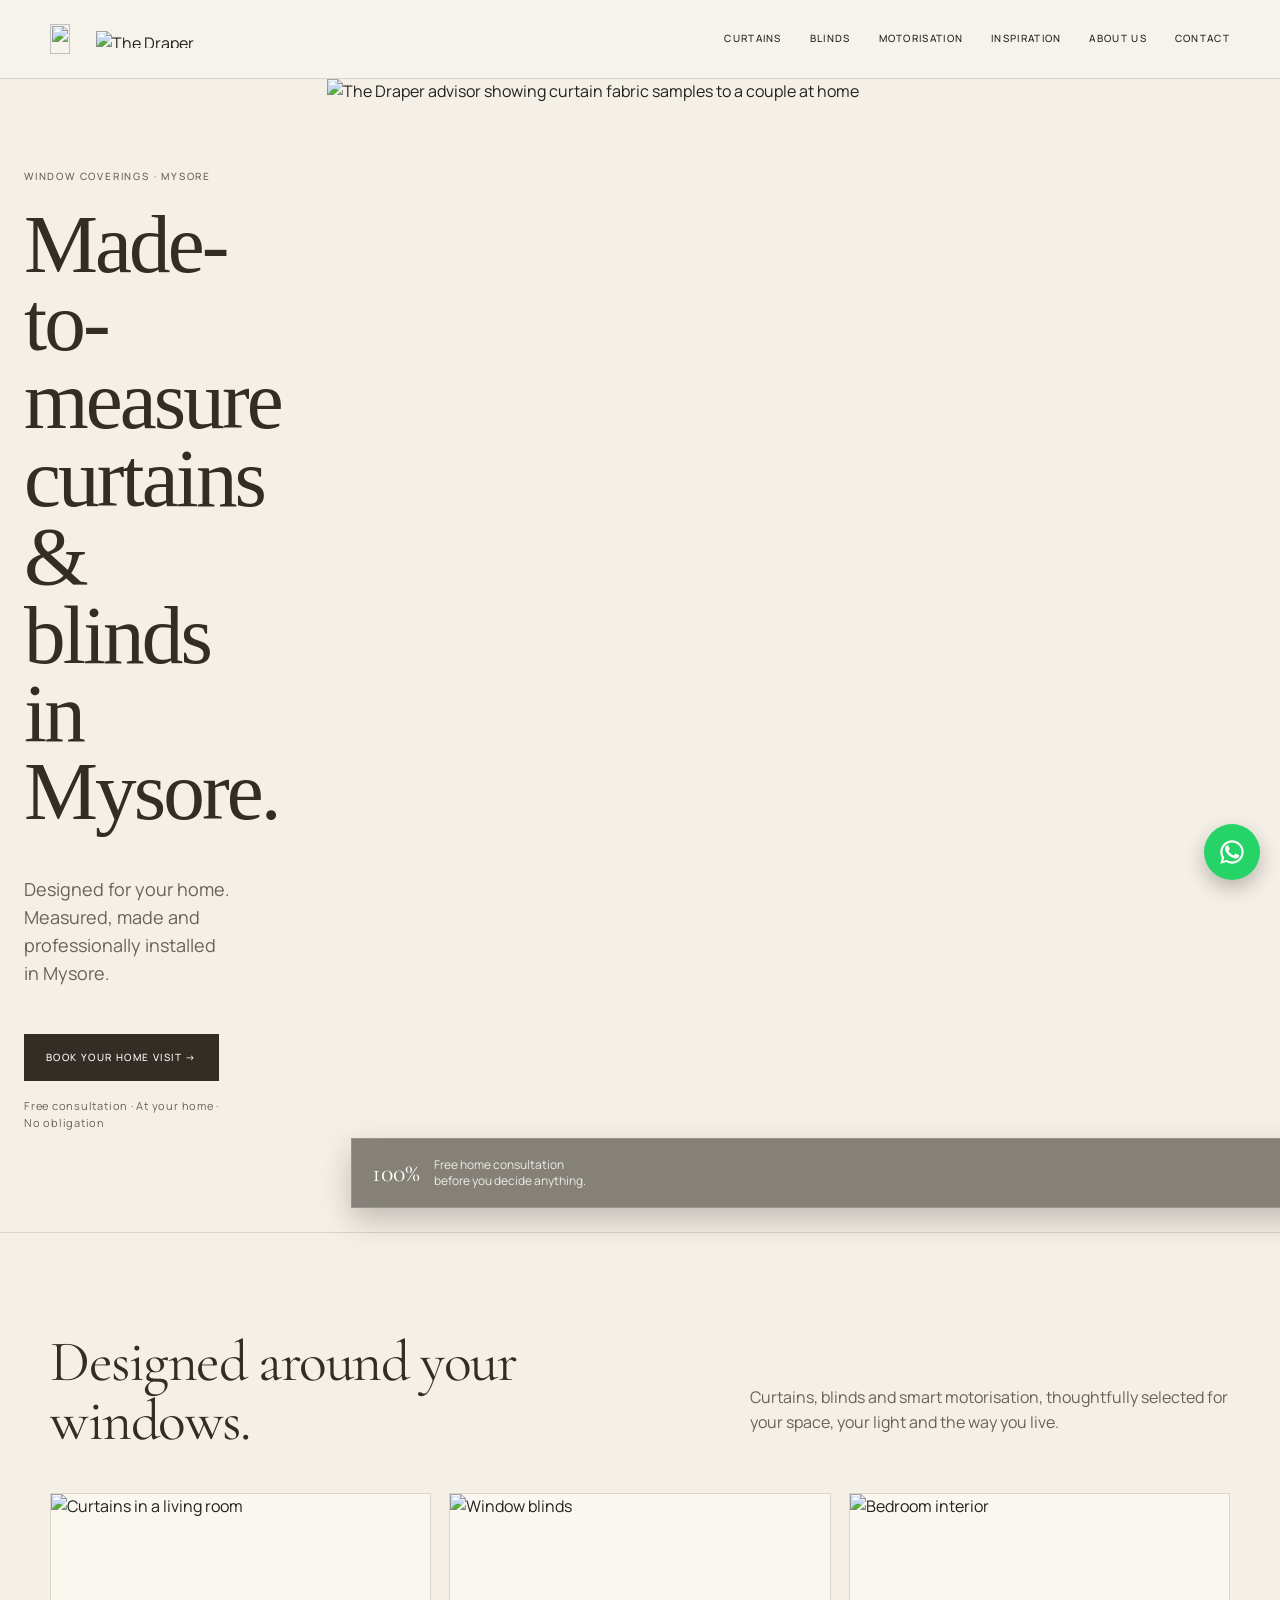
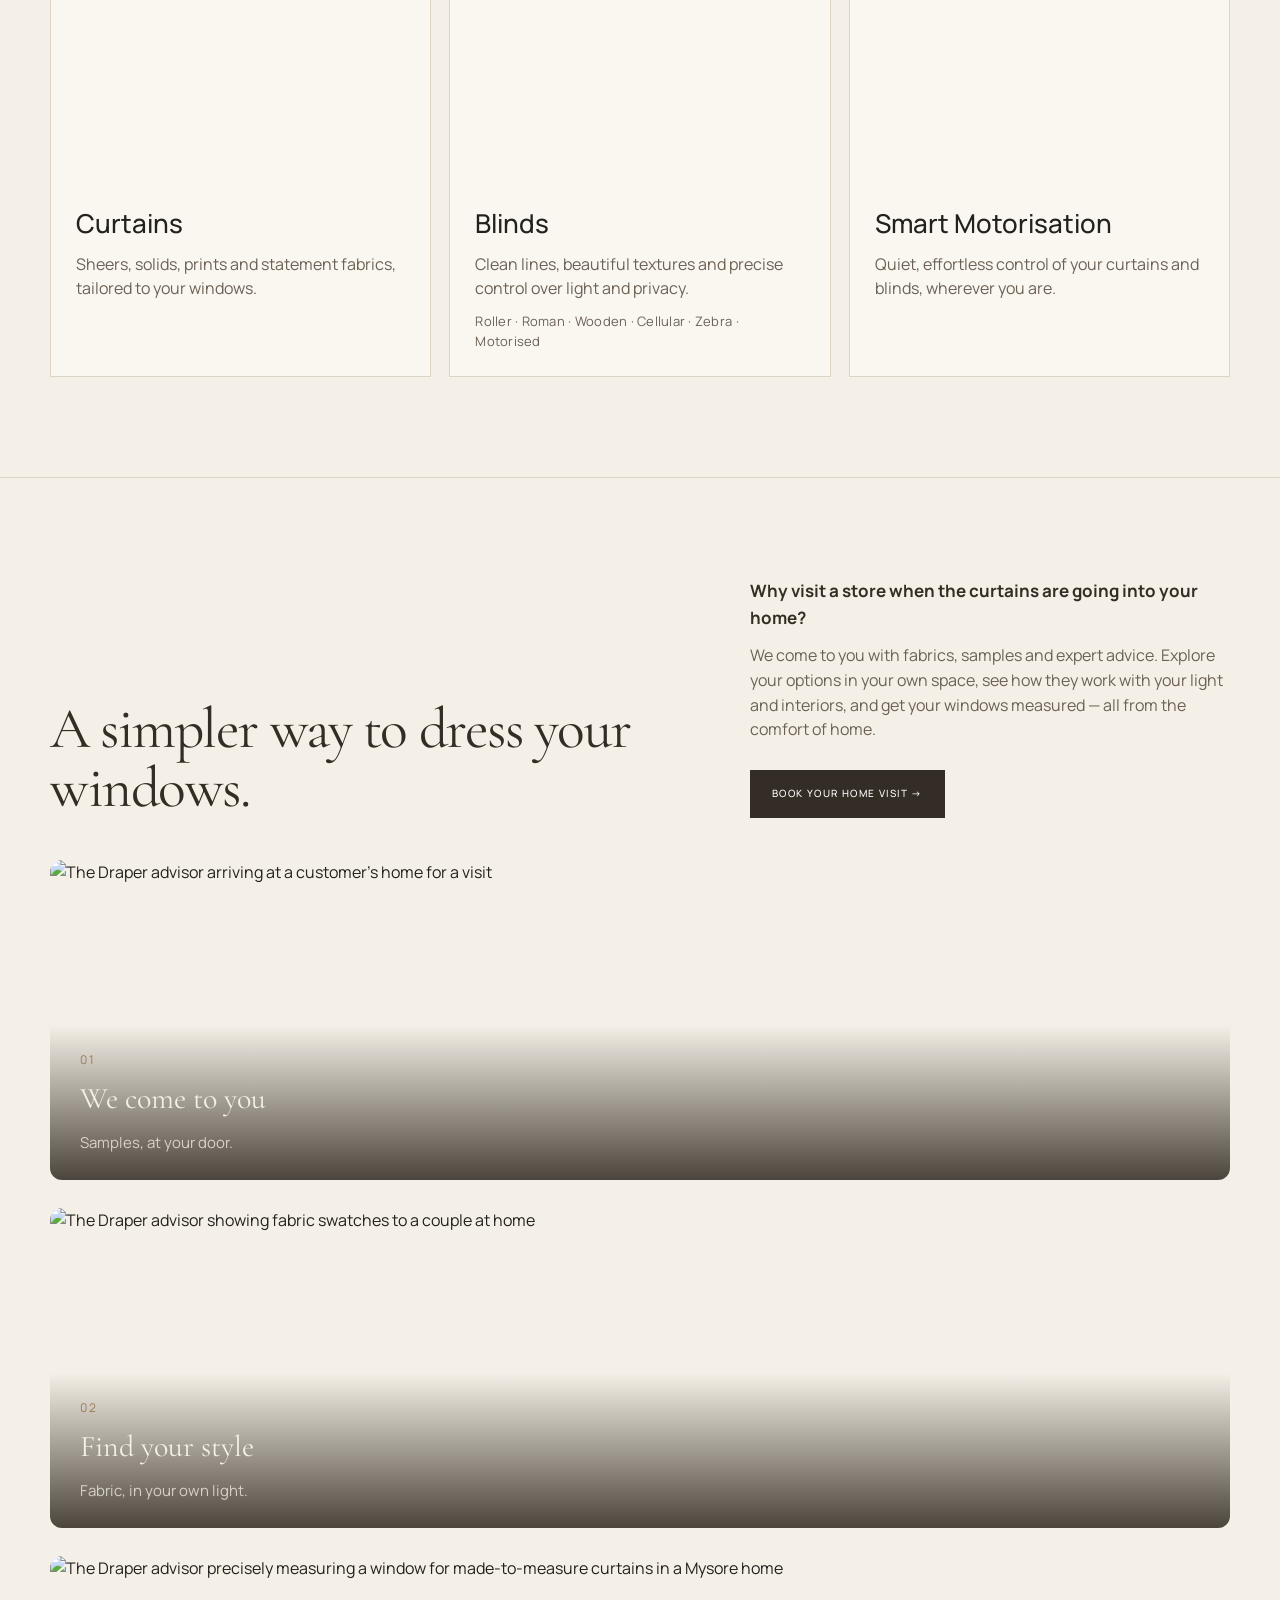
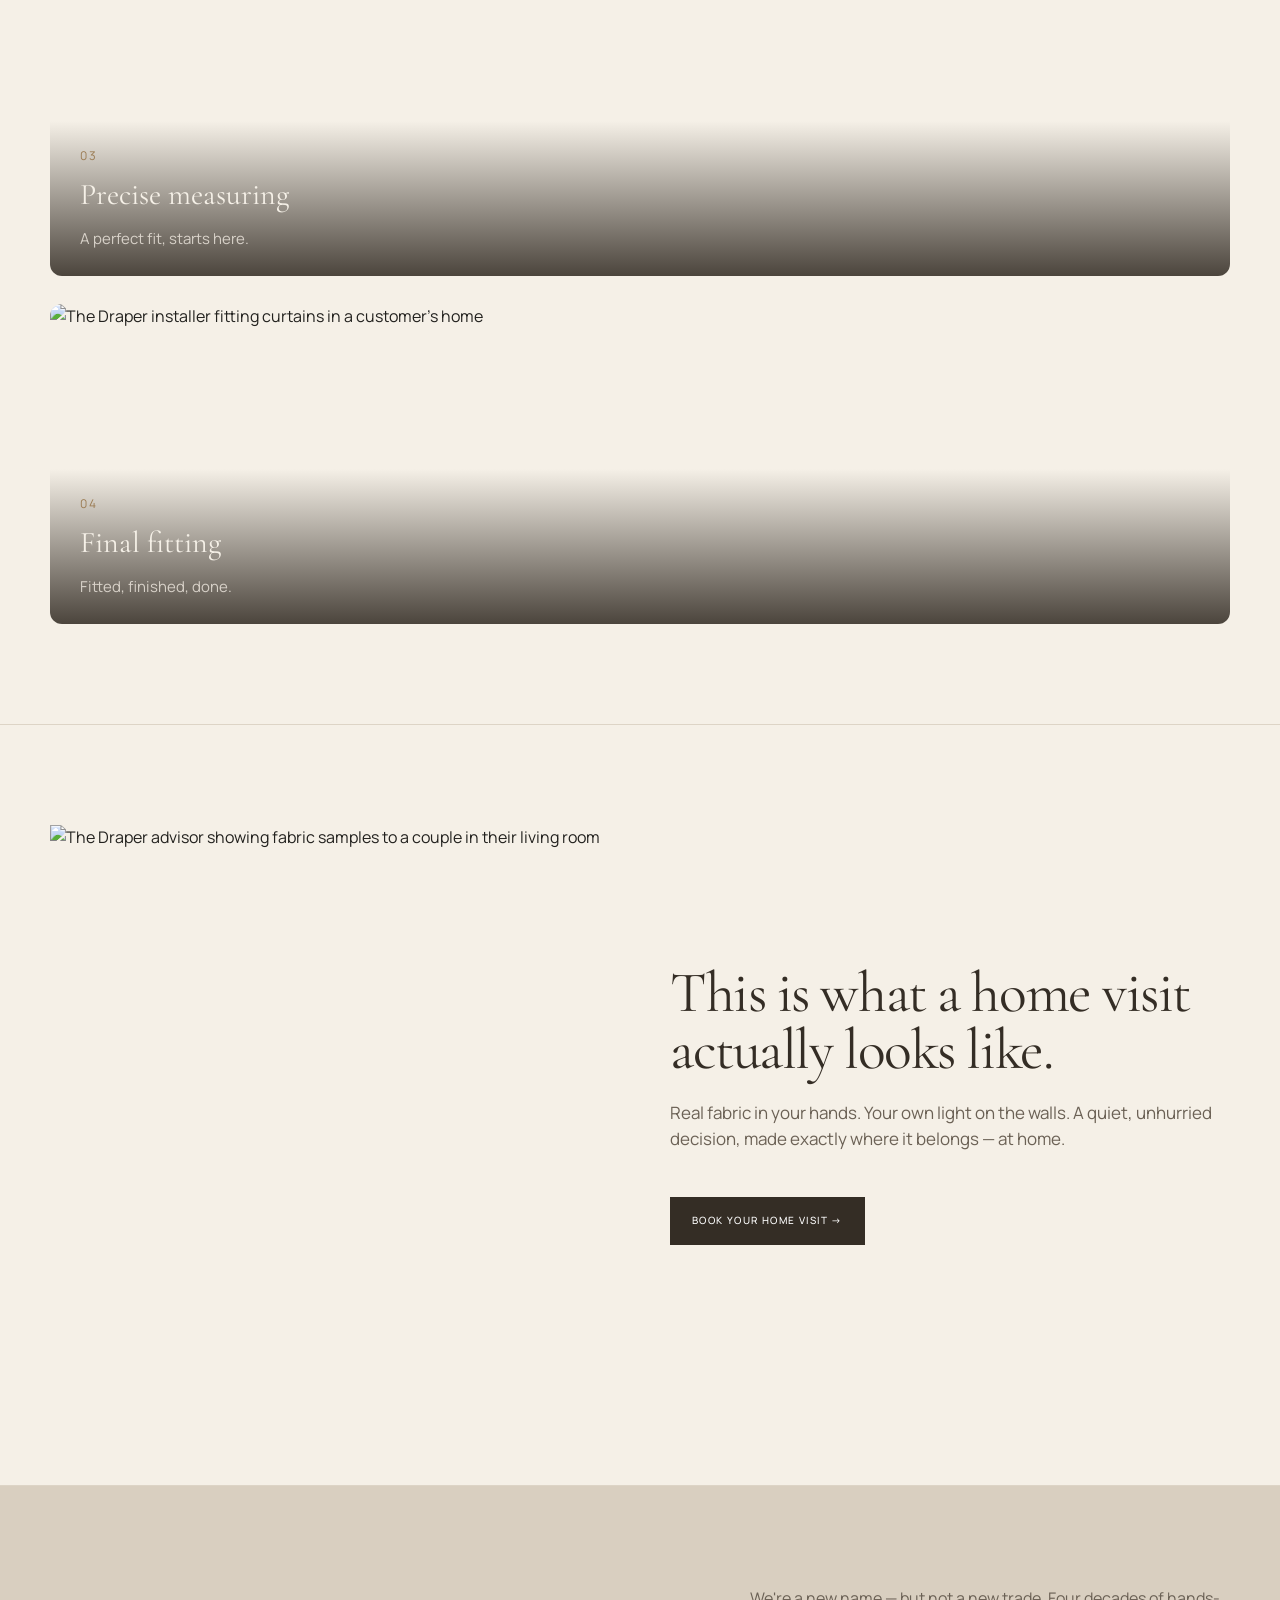
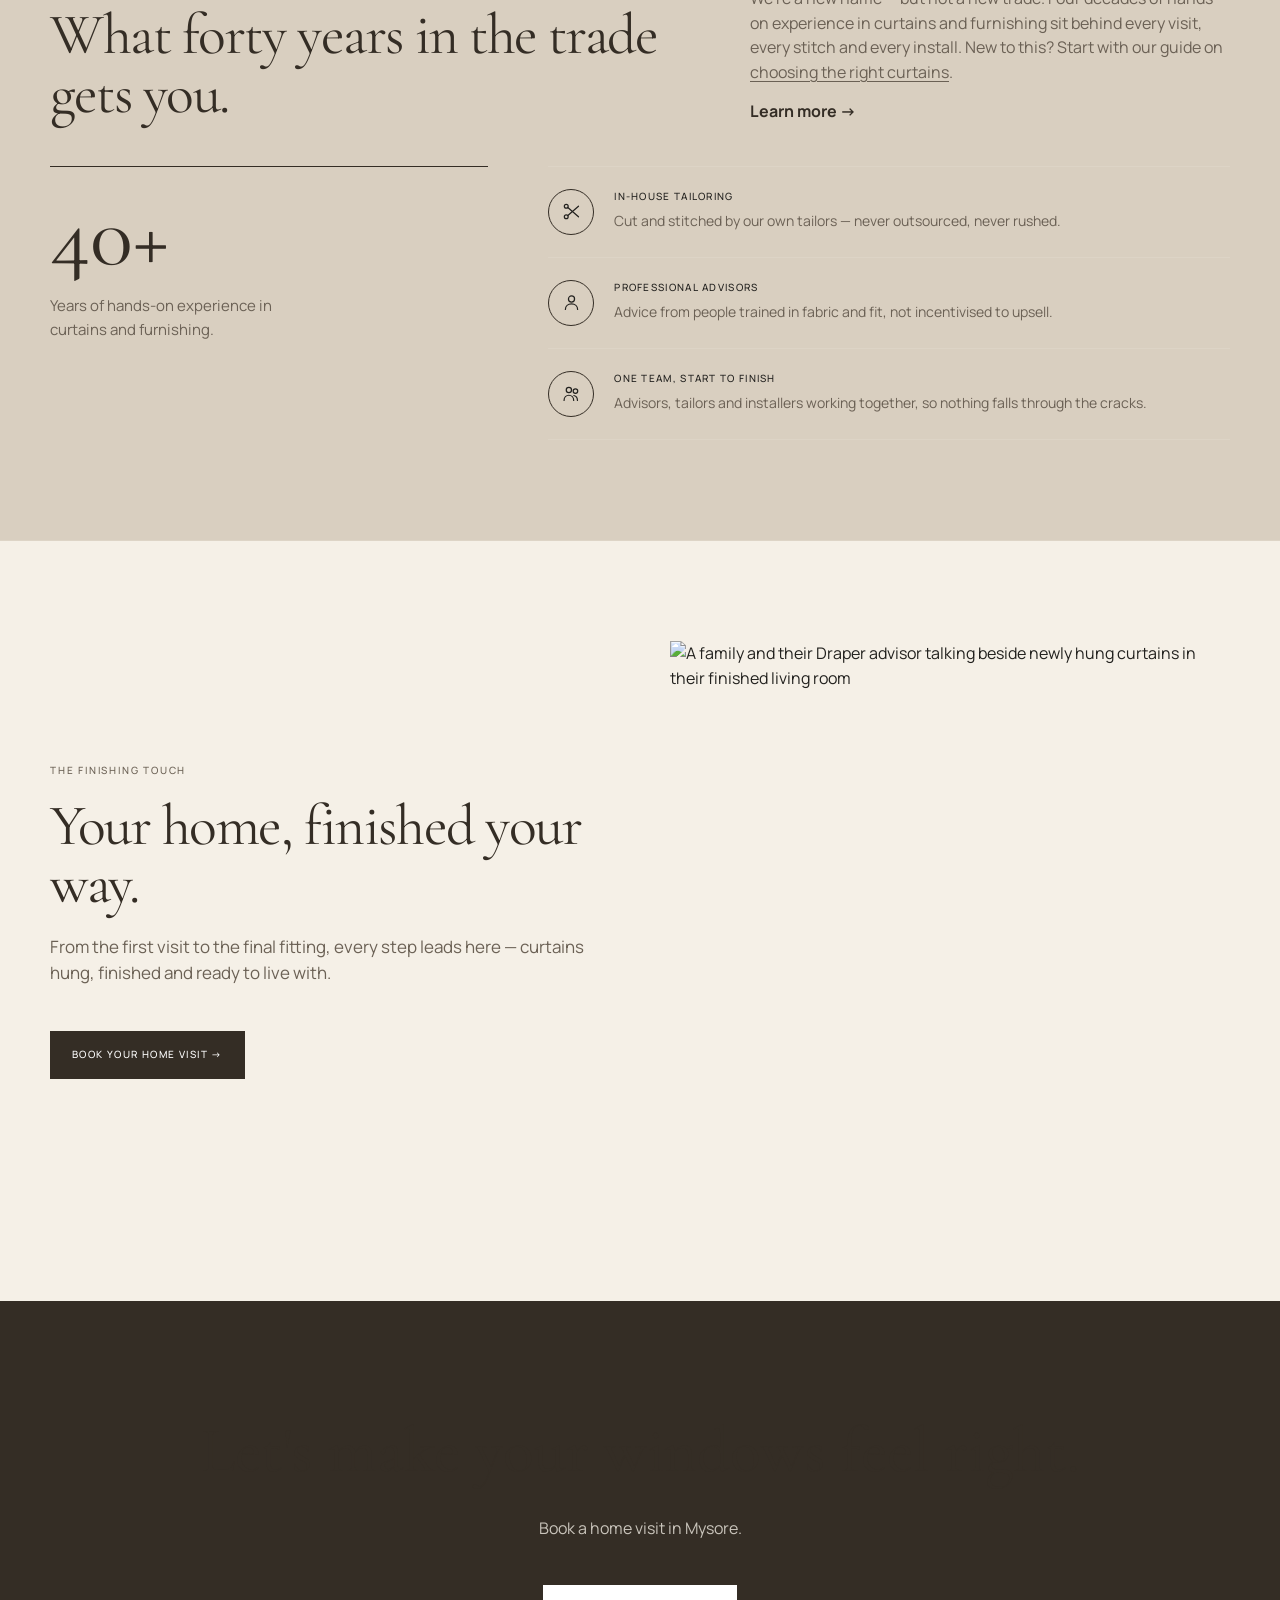
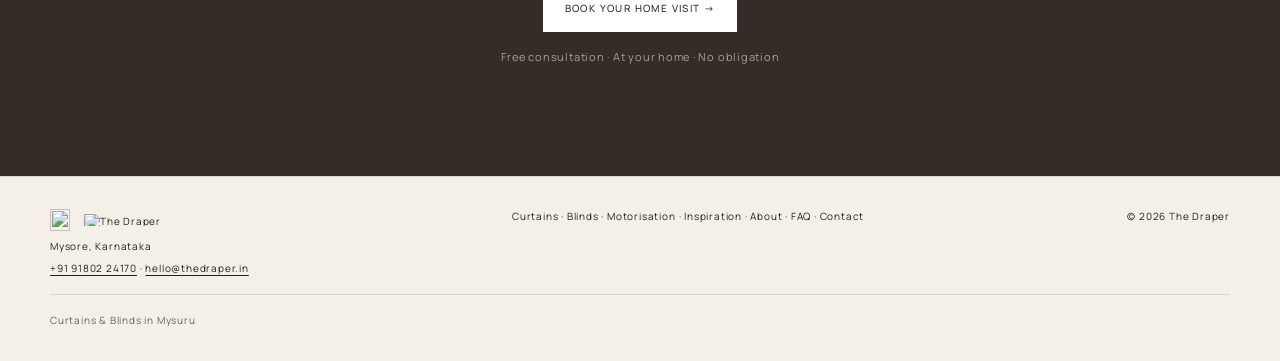
==== commit 45783080: "Update contact details to +91 91802 24170 and hello@thedraper.in Replace the old phone number in pag" ====
--- a/index.html
+++ b/index.html
@@ -1,6 +1,6 @@
-<!doctype html><html lang="en"><head><script>(function(w,d,s,l,i){w[l]=w[l]||[];w[l].push({'gtm.start':new Date().getTime(),event:'gtm.js'});var f=d.getElementsByTagName(s)[0],j=d.createElement(s),dl=l!='dataLayer'?'&l='+l:'';j.async=true;j.src='https://www.googletagmanager.com/gtm.js?id='+i+dl;f.parentNode.insertBefore(j,f);})(window,document,'script','dataLayer','GTM-NSCXS6DN');</script><meta charset="utf-8"><meta name="viewport" content="width=device-width,initial-scale=1"><link rel="icon" type="image/png" href="images/favicon.png"><title>Made-to-measure curtains & blinds in Mysore | The Draper</title><meta name="description" content="Made-to-measure curtains, blinds and motorised window coverings for Mysore homes. Free home consultation, expert measuring and professional installation."><link rel="canonical" href="https://www.thedraper.in/"><meta property="og:type" content="website"><meta property="og:title" content="Made-to-measure curtains &amp; blinds in Mysore | The Draper"><meta property="og:description" content="Made-to-measure curtains, blinds and motorised window coverings for Mysore homes. Free home consultation, expert measuring and professional installation."><meta property="og:url" content="https://www.thedraper.in/"><meta property="og:image" content="https://www.thedraper.in/images/the-draper-homepage-hero.jpg"><meta name="twitter:card" content="summary_large_image"><meta name="twitter:title" content="Made-to-measure curtains &amp; blinds in Mysore | The Draper"><meta name="twitter:description" content="Made-to-measure curtains, blinds and motorised window coverings for Mysore homes. Free home consultation, expert measuring and professional installation."><meta name="twitter:image" content="https://www.thedraper.in/images/the-draper-homepage-hero.jpg"><link rel="preconnect" href="https://fonts.googleapis.com"><link rel="preconnect" href="https://fonts.gstatic.com" crossorigin><link href="https://fonts.googleapis.com/css2?family=Cormorant+Garamond:wght@400;500;600&family=Manrope:wght@300;400;500;600&display=swap" rel="stylesheet"><link rel="stylesheet" href="style.css"><script type="application/ld+json">{"@context":"https://schema.org","@type":"HomeAndConstructionBusiness","name":"The Draper","description":"Made-to-measure curtains, blinds and motorised window coverings for homes in Mysuru.","telephone":"+919886224170","address":{"@type":"PostalAddress","addressLocality":"Mysuru","addressRegion":"Karnataka","addressCountry":"IN"},"priceRange":"₹₹","areaServed":{"@type":"City","name":"Mysuru","containedInPlace":{"@type":"AdministrativeArea","name":"Karnataka"}},"url":"https://www.thedraper.in/","serviceType":["Curtains","Blinds","Motorisation"]}</script></head><body><noscript><iframe src="https://www.googletagmanager.com/ns.html?id=GTM-NSCXS6DN" height="0" width="0" style="display:none;visibility:hidden"></iframe></noscript><header><div class="container nav"><a class="logo" href="index.html"><img class="logo-mark" src="images/logo-icon.png" alt="" width="37" height="30"><img class="logo-word" src="images/logo-wordmark.png" alt="The Draper" width="143" height="17"></a><nav class="navlinks"><a href="curtains.html">CURTAINS</a><a href="blinds.html">BLINDS</a><a href="motorisation.html">MOTORISATION</a><a href="inspiration.html">INSPIRATION</a><a href="about.html">ABOUT US</a><a href="contact.html">CONTACT</a></nav><button class="menu" aria-label="Open menu" aria-expanded="false">☰</button></div><nav class="mobile-nav" aria-label="Mobile navigation"><a href="index.html">HOME</a><a href="curtains.html">CURTAINS</a><a href="blinds.html">BLINDS</a><a href="motorisation.html">MOTORISATION</a><a href="inspiration.html">INSPIRATION</a><a href="about.html">ABOUT US</a><a href="contact.html">CONTACT</a></nav></header><main><section class="hero"><div class="container hero-copy"><div class="eyebrow">Window coverings · Mysore</div><h1>Made-to-measure curtains & blinds in Mysore.</h1><p class="lead">Designed for your home. Measured, made and professionally installed in Mysore.</p><a class="btn" href="contact.html">BOOK YOUR HOME VISIT →</a><p class="btn-note">Free consultation · At your home · No obligation</p></div><div class="hero-img"><picture><source srcset="images/the-draper-homepage-hero.webp" type="image/webp"><img src="images/the-draper-homepage-hero.jpg" width="1365" height="768" alt="The Draper advisor showing curtain fabric samples to a couple at home" fetchpriority="high"></picture><div class="hero-badge"><div class="hero-badge-num">100%</div><div class="hero-badge-text">Free home consultation<br>before you decide anything.</div></div></div></section>
+<!doctype html><html lang="en"><head><script>(function(w,d,s,l,i){w[l]=w[l]||[];w[l].push({'gtm.start':new Date().getTime(),event:'gtm.js'});var f=d.getElementsByTagName(s)[0],j=d.createElement(s),dl=l!='dataLayer'?'&l='+l:'';j.async=true;j.src='https://www.googletagmanager.com/gtm.js?id='+i+dl;f.parentNode.insertBefore(j,f);})(window,document,'script','dataLayer','GTM-NSCXS6DN');</script><meta charset="utf-8"><meta name="viewport" content="width=device-width,initial-scale=1"><link rel="icon" type="image/png" href="images/favicon.png"><title>Made-to-measure curtains & blinds in Mysore | The Draper</title><meta name="description" content="Made-to-measure curtains, blinds and motorised window coverings for Mysore homes. Free home consultation, expert measuring and professional installation."><link rel="canonical" href="https://www.thedraper.in/"><meta property="og:type" content="website"><meta property="og:title" content="Made-to-measure curtains &amp; blinds in Mysore | The Draper"><meta property="og:description" content="Made-to-measure curtains, blinds and motorised window coverings for Mysore homes. Free home consultation, expert measuring and professional installation."><meta property="og:url" content="https://www.thedraper.in/"><meta property="og:image" content="https://www.thedraper.in/images/the-draper-homepage-hero.jpg"><meta name="twitter:card" content="summary_large_image"><meta name="twitter:title" content="Made-to-measure curtains &amp; blinds in Mysore | The Draper"><meta name="twitter:description" content="Made-to-measure curtains, blinds and motorised window coverings for Mysore homes. Free home consultation, expert measuring and professional installation."><meta name="twitter:image" content="https://www.thedraper.in/images/the-draper-homepage-hero.jpg"><link rel="preconnect" href="https://fonts.googleapis.com"><link rel="preconnect" href="https://fonts.gstatic.com" crossorigin><link href="https://fonts.googleapis.com/css2?family=Cormorant+Garamond:wght@400;500;600&family=Manrope:wght@300;400;500;600&display=swap" rel="stylesheet"><link rel="stylesheet" href="style.css"><script type="application/ld+json">{"@context":"https://schema.org","@type":"HomeAndConstructionBusiness","name":"The Draper","description":"Made-to-measure curtains, blinds and motorised window coverings for homes in Mysuru.","telephone":"+919180224170","email":"hello@thedraper.in","address":{"@type":"PostalAddress","addressLocality":"Mysuru","addressRegion":"Karnataka","addressCountry":"IN"},"priceRange":"₹₹","areaServed":{"@type":"City","name":"Mysuru","containedInPlace":{"@type":"AdministrativeArea","name":"Karnataka"}},"url":"https://www.thedraper.in/","serviceType":["Curtains","Blinds","Motorisation"]}</script></head><body><noscript><iframe src="https://www.googletagmanager.com/ns.html?id=GTM-NSCXS6DN" height="0" width="0" style="display:none;visibility:hidden"></iframe></noscript><header><div class="container nav"><a class="logo" href="index.html"><img class="logo-mark" src="images/logo-icon.png" alt="" width="37" height="30"><img class="logo-word" src="images/logo-wordmark.png" alt="The Draper" width="143" height="17"></a><nav class="navlinks"><a href="curtains.html">CURTAINS</a><a href="blinds.html">BLINDS</a><a href="motorisation.html">MOTORISATION</a><a href="inspiration.html">INSPIRATION</a><a href="about.html">ABOUT US</a><a href="contact.html">CONTACT</a></nav><button class="menu" aria-label="Open menu" aria-expanded="false">☰</button></div><nav class="mobile-nav" aria-label="Mobile navigation"><a href="index.html">HOME</a><a href="curtains.html">CURTAINS</a><a href="blinds.html">BLINDS</a><a href="motorisation.html">MOTORISATION</a><a href="inspiration.html">INSPIRATION</a><a href="about.html">ABOUT US</a><a href="contact.html">CONTACT</a></nav></header><main><section class="hero"><div class="container hero-copy"><div class="eyebrow">Window coverings · Mysore</div><h1>Made-to-measure curtains & blinds in Mysore.</h1><p class="lead">Designed for your home. Measured, made and professionally installed in Mysore.</p><a class="btn" href="contact.html">BOOK YOUR HOME VISIT →</a><p class="btn-note">Free consultation · At your home · No obligation</p></div><div class="hero-img"><picture><source srcset="images/the-draper-homepage-hero.webp" type="image/webp"><img src="images/the-draper-homepage-hero.jpg" width="1365" height="768" alt="The Draper advisor showing curtain fabric samples to a couple at home" fetchpriority="high"></picture><div class="hero-badge"><div class="hero-badge-num">100%</div><div class="hero-badge-text">Free home consultation<br>before you decide anything.</div></div></div></section>
 <section class="section"><div class="container"><div class="section-head"><h2>Designed around your windows.</h2><p class="section-intro">Curtains, blinds and smart motorisation, thoughtfully selected for your space, your light and the way you live.</p></div><div class="cards"><a class="card" href="curtains.html"><img src="images/curtains-living-room.jpg" width="1536" height="1024" loading="lazy" alt="Curtains in a living room"><div class="card-body"><h3>Curtains</h3><p>Sheers, solids, prints and statement fabrics, tailored to your windows.</p></div></a><a class="card" href="blinds.html"><img src="images/blinds-roller-shade.jpg" width="1600" height="900" loading="lazy" alt="Window blinds"><div class="card-body"><h3>Blinds</h3><p>Clean lines, beautiful textures and precise control over light and privacy.</p><p>Roller · Roman · Wooden · Cellular · Zebra · Motorised</p></div></a><a class="card" href="motorisation.html"><img src="images/bedroom-window-treatment.jpg" width="1600" height="900" loading="lazy" alt="Bedroom interior"><div class="card-body"><h3>Smart Motorisation</h3><p>Quiet, effortless control of your curtains and blinds, wherever you are.</p></div></a></div></div></section>
 <section class="section"><div class="container"><div class="section-head"><h2>A simpler way to dress your windows.</h2><div class="section-intro"><p class="lede">Why visit a store when the curtains are going into your home?</p><p>We come to you with fabrics, samples and expert advice. Explore your options in your own space, see how they work with your light and interiors, and get your windows measured — all from the comfort of home.</p><a class="btn" href="contact.html">BOOK YOUR HOME VISIT →</a></div></div><div class="process-list"><div class="process-item"><div class="process-photo"><img src="images/process-visit.jpg" width="1211" height="880" loading="lazy" alt="The Draper advisor arriving at a customer's home for a visit"><div class="process-overlay"><span class="process-num">01</span><h3 class="process-title">We come to you</h3><p class="process-sub">Samples, at your door.</p></div></div></div><div class="process-item"><div class="process-photo"><img src="images/process-design.jpg" width="1376" height="768" loading="lazy" alt="The Draper advisor showing fabric swatches to a couple at home"><div class="process-overlay"><span class="process-num">02</span><h3 class="process-title">Find your style</h3><p class="process-sub">Fabric, in your own light.</p></div></div></div><div class="process-item"><div class="process-photo"><img src="images/process-measure.jpg" width="1280" height="715" loading="lazy" alt="The Draper advisor precisely measuring a window for made-to-measure curtains in a Mysore home"><div class="process-overlay"><span class="process-num">03</span><h3 class="process-title">Precise measuring</h3><p class="process-sub">A perfect fit, starts here.</p></div></div></div><div class="process-item"><div class="process-photo"><img src="images/process-install.jpg" width="1678" height="937" loading="lazy" alt="The Draper installer fitting curtains in a customer's home"><div class="process-overlay"><span class="process-num">04</span><h3 class="process-title">Final fitting</h3><p class="process-sub">Fitted, finished, done.</p></div></div></div></div></div></section>
 <section class="section"><div class="container feature"><picture><source srcset="images/the-draper-consultation.webp" type="image/webp"><img src="images/the-draper-consultation.jpg" width="1024" height="1024" loading="lazy" alt="The Draper advisor showing fabric samples to a couple in their living room"></picture><div class="feature-copy"><h2>This is what a home visit actually looks like.</h2><p>Real fabric in your hands. Your own light on the walls. A quiet, unhurried decision, made exactly where it belongs — at home.</p><a class="btn" href="contact.html">BOOK YOUR HOME VISIT →</a></div></div></section><section class="section trust"><div class="container"><div class="section-head"><h2>What forty years in the trade gets you.</h2><div class="section-intro"><p>We're a new name — but not a new trade. Four decades of hands-on experience in curtains and furnishing sit behind every visit, every stitch and every install. New to this? Start with our guide on <a href="choosing-the-right-curtains.html">choosing the right curtains</a>.</p><a class="choice-link" href="inspiration.html">Learn more →</a></div></div><div class="trust-layout"><div class="trust-stat"><div class="trust-stat-num">40+</div><div class="trust-stat-label">Years of hands-on experience in curtains and furnishing.</div></div><div class="trust-list"><div class="trust-row"><div class="trust-icon"><svg viewBox="0 0 24 24" fill="none" stroke="currentColor" stroke-width="1.4" stroke-linecap="round" stroke-linejoin="round"><circle cx="6" cy="6" r="2.2"/><circle cx="6" cy="18" r="2.2"/><line x1="7.8" y1="7.4" x2="20" y2="18"/><line x1="7.8" y1="16.6" x2="20" y2="6"/></svg></div><div><b>IN-HOUSE TAILORING</b><span>Cut and stitched by our own tailors — never outsourced, never rushed.</span></div></div><div class="trust-row"><div class="trust-icon"><svg viewBox="0 0 24 24" fill="none" stroke="currentColor" stroke-width="1.4" stroke-linecap="round" stroke-linejoin="round"><circle cx="12" cy="8" r="3.5"/><path d="M5 20c0-4 3-6.5 7-6.5s7 2.5 7 6.5"/></svg></div><div><b>PROFESSIONAL ADVISORS</b><span>Advice from people trained in fabric and fit, not incentivised to upsell.</span></div></div><div class="trust-row"><div class="trust-icon"><svg viewBox="0 0 24 24" fill="none" stroke="currentColor" stroke-width="1.4" stroke-linecap="round" stroke-linejoin="round"><circle cx="9" cy="8" r="3"/><circle cx="16.5" cy="9.2" r="2.6"/><path d="M3.5 20c0-3.5 2.5-6 5.5-6s5.5 2.5 5.5 6"/><path d="M14.7 14.3c2.4.5 4.1 2.5 4.1 5.7"/></svg></div><div><b>ONE TEAM, START TO FINISH</b><span>Advisors, tailors and installers working together, so nothing falls through the cracks.</span></div></div></div></div></div></section>
 <section class="section"><div class="container feature"><div class="feature-copy"><div class="eyebrow">The finishing touch</div><h2>Your home, finished your way.</h2><p>From the first visit to the final fitting, every step leads here — curtains hung, finished and ready to live with.</p><a class="btn" href="contact.html">BOOK YOUR HOME VISIT →</a></div><picture><source srcset="images/the-draper-handover.webp" type="image/webp"><img src="images/the-draper-handover.jpg" width="1376" height="768" loading="lazy" alt="A family and their Draper advisor talking beside newly hung curtains in their finished living room"></picture></div></section>
-<section class="cta"><h2>Let's make your windows feel right.</h2><p>Book a home visit in Mysore.</p><a class="btn" href="contact.html">BOOK YOUR HOME VISIT →</a><p class="btn-note">Free consultation · At your home · No obligation</p></section></main><footer><div class="container footerrow"><div><div class="footer-brand"><img class="logo-mark" src="images/logo-icon.png" alt="" width="27" height="22"><img class="logo-word" src="images/logo-wordmark.png" alt="The Draper" width="101" height="12"></div>Mysore, Karnataka</div><div><a href="curtains.html">Curtains</a> · <a href="blinds.html">Blinds</a> · <a href="motorisation.html">Motorisation</a> · <a href="inspiration.html">Inspiration</a> · <a href="about.html">About</a> · <a href="faq.html">FAQ</a> · <a href="contact.html">Contact</a></div><div>© 2026 The Draper</div></div><div class="container footer-local"><a href="curtain-blinds-mysore.html">Curtains &amp; Blinds in Mysuru</a></div></footer><a class="whatsapp" href="https://wa.me/919886224170?text=Hi%20The%20Draper%2C%20I%27d%20like%20to%20book%20a%20home%20visit." target="_blank" rel="noopener" aria-label="Chat with The Draper on WhatsApp"><svg viewBox="0 0 24 24" fill="#fff" aria-hidden="true"><path d="M17.472 14.382c-.297-.149-1.758-.867-2.03-.967-.273-.099-.471-.148-.67.15-.197.297-.767.966-.94 1.164-.173.199-.347.223-.644.075-.297-.15-1.255-.463-2.39-1.475-.883-.788-1.48-1.761-1.653-2.059-.173-.297-.018-.458.13-.606.134-.133.298-.347.446-.52.149-.174.198-.298.298-.497.099-.198.05-.371-.025-.52-.075-.149-.669-1.612-.916-2.207-.242-.579-.487-.5-.669-.51-.173-.008-.371-.01-.57-.01-.198 0-.52.074-.792.372-.272.297-1.04 1.016-1.04 2.479 0 1.462 1.065 2.875 1.213 3.074.149.198 2.096 3.2 5.077 4.487.709.306 1.262.489 1.694.625.712.227 1.36.195 1.871.118.571-.085 1.758-.719 2.006-1.413.248-.694.248-1.289.173-1.413-.074-.124-.272-.198-.57-.347z"/><path d="M12.001 2c-5.514 0-10 4.486-10 10 0 1.764.464 3.49 1.345 5.007L2 22l5.117-1.334A9.953 9.953 0 0012 22c5.514 0 10-4.486 10-10S17.515 2 12.001 2zm0 18.15a8.13 8.13 0 01-4.144-1.14l-.297-.176-3.037.792.812-2.958-.192-.304a8.14 8.14 0 01-1.243-4.364c0-4.494 3.656-8.15 8.151-8.15 4.494 0 8.15 3.656 8.15 8.15 0 4.495-3.656 8.15-8.15 8.15z"/></svg></a><script src="script.js"></script></body></html>+<section class="cta"><h2>Let's make your windows feel right.</h2><p>Book a home visit in Mysore.</p><a class="btn" href="contact.html">BOOK YOUR HOME VISIT →</a><p class="btn-note">Free consultation · At your home · No obligation</p></section></main><footer><div class="container footerrow"><div><div class="footer-brand"><img class="logo-mark" src="images/logo-icon.png" alt="" width="27" height="22"><img class="logo-word" src="images/logo-wordmark.png" alt="The Draper" width="101" height="12"></div>Mysore, Karnataka<div class="footer-contact"><a href="tel:+919180224170">+91 91802 24170</a> · <a href="mailto:hello@thedraper.in">hello@thedraper.in</a></div></div><div><a href="curtains.html">Curtains</a> · <a href="blinds.html">Blinds</a> · <a href="motorisation.html">Motorisation</a> · <a href="inspiration.html">Inspiration</a> · <a href="about.html">About</a> · <a href="faq.html">FAQ</a> · <a href="contact.html">Contact</a></div><div>© 2026 The Draper</div></div><div class="container footer-local"><a href="curtain-blinds-mysore.html">Curtains &amp; Blinds in Mysuru</a></div></footer><a class="whatsapp" href="https://wa.me/919180224170?text=Hi%20The%20Draper%2C%20I%27d%20like%20to%20book%20a%20home%20visit." target="_blank" rel="noopener" aria-label="Chat with The Draper on WhatsApp"><svg viewBox="0 0 24 24" fill="#fff" aria-hidden="true"><path d="M17.472 14.382c-.297-.149-1.758-.867-2.03-.967-.273-.099-.471-.148-.67.15-.197.297-.767.966-.94 1.164-.173.199-.347.223-.644.075-.297-.15-1.255-.463-2.39-1.475-.883-.788-1.48-1.761-1.653-2.059-.173-.297-.018-.458.13-.606.134-.133.298-.347.446-.52.149-.174.198-.298.298-.497.099-.198.05-.371-.025-.52-.075-.149-.669-1.612-.916-2.207-.242-.579-.487-.5-.669-.51-.173-.008-.371-.01-.57-.01-.198 0-.52.074-.792.372-.272.297-1.04 1.016-1.04 2.479 0 1.462 1.065 2.875 1.213 3.074.149.198 2.096 3.2 5.077 4.487.709.306 1.262.489 1.694.625.712.227 1.36.195 1.871.118.571-.085 1.758-.719 2.006-1.413.248-.694.248-1.289.173-1.413-.074-.124-.272-.198-.57-.347z"/><path d="M12.001 2c-5.514 0-10 4.486-10 10 0 1.764.464 3.49 1.345 5.007L2 22l5.117-1.334A9.953 9.953 0 0012 22c5.514 0 10-4.486 10-10S17.515 2 12.001 2zm0 18.15a8.13 8.13 0 01-4.144-1.14l-.297-.176-3.037.792.812-2.958-.192-.304a8.14 8.14 0 01-1.243-4.364c0-4.494 3.656-8.15 8.151-8.15 4.494 0 8.15 3.656 8.15 8.15 0 4.495-3.656 8.15-8.15 8.15z"/></svg></a><script src="script.js"></script></body></html>
--- a/style.css
+++ b/style.css
@@ -1,5 +1,6 @@
 :root{--paper:#f5f0e7;--warm:#d9cfc0;--sand:#b7a796;--ink:#342d25;--charcoal:#22211e;--muted:#6b6155;--line:#ddd4c6;--white:#faf7f1;--olive:#45483a;--brass:#9b7b52;--font-display:'Cormorant Garamond',Georgia,'Times New Roman',serif;--font-sans:'Manrope',Arial,Helvetica,sans-serif}
 *{box-sizing:border-box}html{scroll-behavior:smooth}body{margin:0;background:var(--paper);color:var(--charcoal);font-family:var(--font-sans);line-height:1.55}a{color:inherit;text-decoration:none}img{display:block;width:100%;height:auto;object-fit:cover}button,.btn,input,select,textarea{font:inherit}.container{width:min(1180px,calc(100% - 48px));margin:auto}
+.footer-contact{margin-top:6px}.footer-contact a,.btn-note a[href^="tel:"],.btn-note a[href^="mailto:"]{white-space:nowrap}.footer-contact a{text-decoration:underline;text-underline-offset:3px}
 header{position:sticky;top:0;z-index:50;background:rgba(246,243,237,.94);backdrop-filter:blur(10px);border-bottom:1px solid var(--line)}.nav{height:78px;display:flex;align-items:center;justify-content:space-between}.logo{display:flex;align-items:center;gap:9px}.logo .logo-mark{height:30px;width:auto;display:block}.logo .logo-word{height:17px;width:auto;display:block}.navlinks{display:flex;gap:28px;font-size:10px;letter-spacing:.13em;font-weight:500}.navlinks a:hover{color:var(--olive);opacity:1}.menu{display:none;border:0;background:transparent;color:var(--ink);font-size:24px;padding:10px;margin:-10px;line-height:1}.mobile-nav{display:none}
 .hero{min-height:calc(100vh - 78px);display:grid;grid-template-columns:1fr 1fr}.hero-copy{display:flex;flex-direction:column;justify-content:center;padding:90px 70px 90px 0}.eyebrow{font-size:10px;letter-spacing:.18em;text-transform:uppercase;color:var(--muted);font-weight:500;margin-bottom:20px}.hero h1,.pagehero h1{font-family:Georgia,'Times New Roman',serif;font-weight:400;color:var(--ink)}.section h2,.feature-copy h2,.cta h2{font-family:var(--font-display);font-weight:400;color:var(--ink)}.hero h1{font-size:clamp(52px,6.5vw,92px);line-height:.94;margin:0 0 28px;letter-spacing:-.035em}.lead{font-size:18px;color:var(--muted);max-width:550px}.btn{display:inline-flex;align-items:center;justify-content:center;width:max-content;padding:15px 21px;background:var(--ink);color:#fff;font-size:10px;font-weight:500;letter-spacing:.14em;margin-top:28px;border:1px solid var(--ink);transition:.2s}.btn:hover{background:transparent;color:var(--olive);border-color:var(--olive)}.btn.light{background:#fff;color:var(--ink);border-color:#fff}.btn.light:hover{background:transparent;color:#fff}.hero-img{min-height:620px;position:relative}.hero-img img{height:100%;min-height:620px;object-position:75% center}.hero-badge{position:absolute;left:24px;bottom:24px;right:24px;background:rgba(20,18,15,.5);backdrop-filter:blur(14px) saturate(160%);-webkit-backdrop-filter:blur(14px) saturate(160%);padding:18px 20px;display:flex;align-items:center;gap:14px;border:1px solid rgba(255,255,255,.16);box-shadow:0 12px 30px rgba(0,0,0,.22)}.hero-badge-num{font-family:var(--font-display);font-size:26px;line-height:1;white-space:nowrap;color:#fff}.hero-badge-text{font-size:12px;color:rgba(255,255,255,.85);line-height:1.35}
 .section{padding:100px 0;border-top:1px solid var(--line)}.section-head{display:flex;justify-content:space-between;align-items:end;gap:40px;margin-bottom:42px}.section h2{font-size:clamp(38px,4.5vw,60px);line-height:1.02;margin:0;letter-spacing:-.025em}.section-intro{max-width:480px;color:var(--muted)}.section-intro p a:not(.btn){text-decoration:underline;text-underline-offset:3px}.section-intro .choice-link{display:inline-block;color:var(--ink);font-weight:700;margin-top:14px}.section-intro .lede{color:var(--ink);font-weight:700;font-size:17px;margin:0 0 12px}.section-intro p{margin:0 0 12px}.section-intro p:last-of-type{margin-bottom:0}.cards{display:grid;grid-template-columns:repeat(3,1fr);gap:18px}.card{background:var(--white);border:1px solid var(--line);transition:transform .2s,box-shadow .2s}.card:hover{transform:translateY(-3px);box-shadow:0 15px 35px #0000000c}.card img{aspect-ratio:4/3}.card-body{padding:25px}.card h3{font-family:var(--font-sans);font-size:26px;font-weight:500;margin:0 0 8px}.card p{color:var(--muted);margin:0}.card p+p{margin-top:10px;font-size:13px;letter-spacing:.02em}
